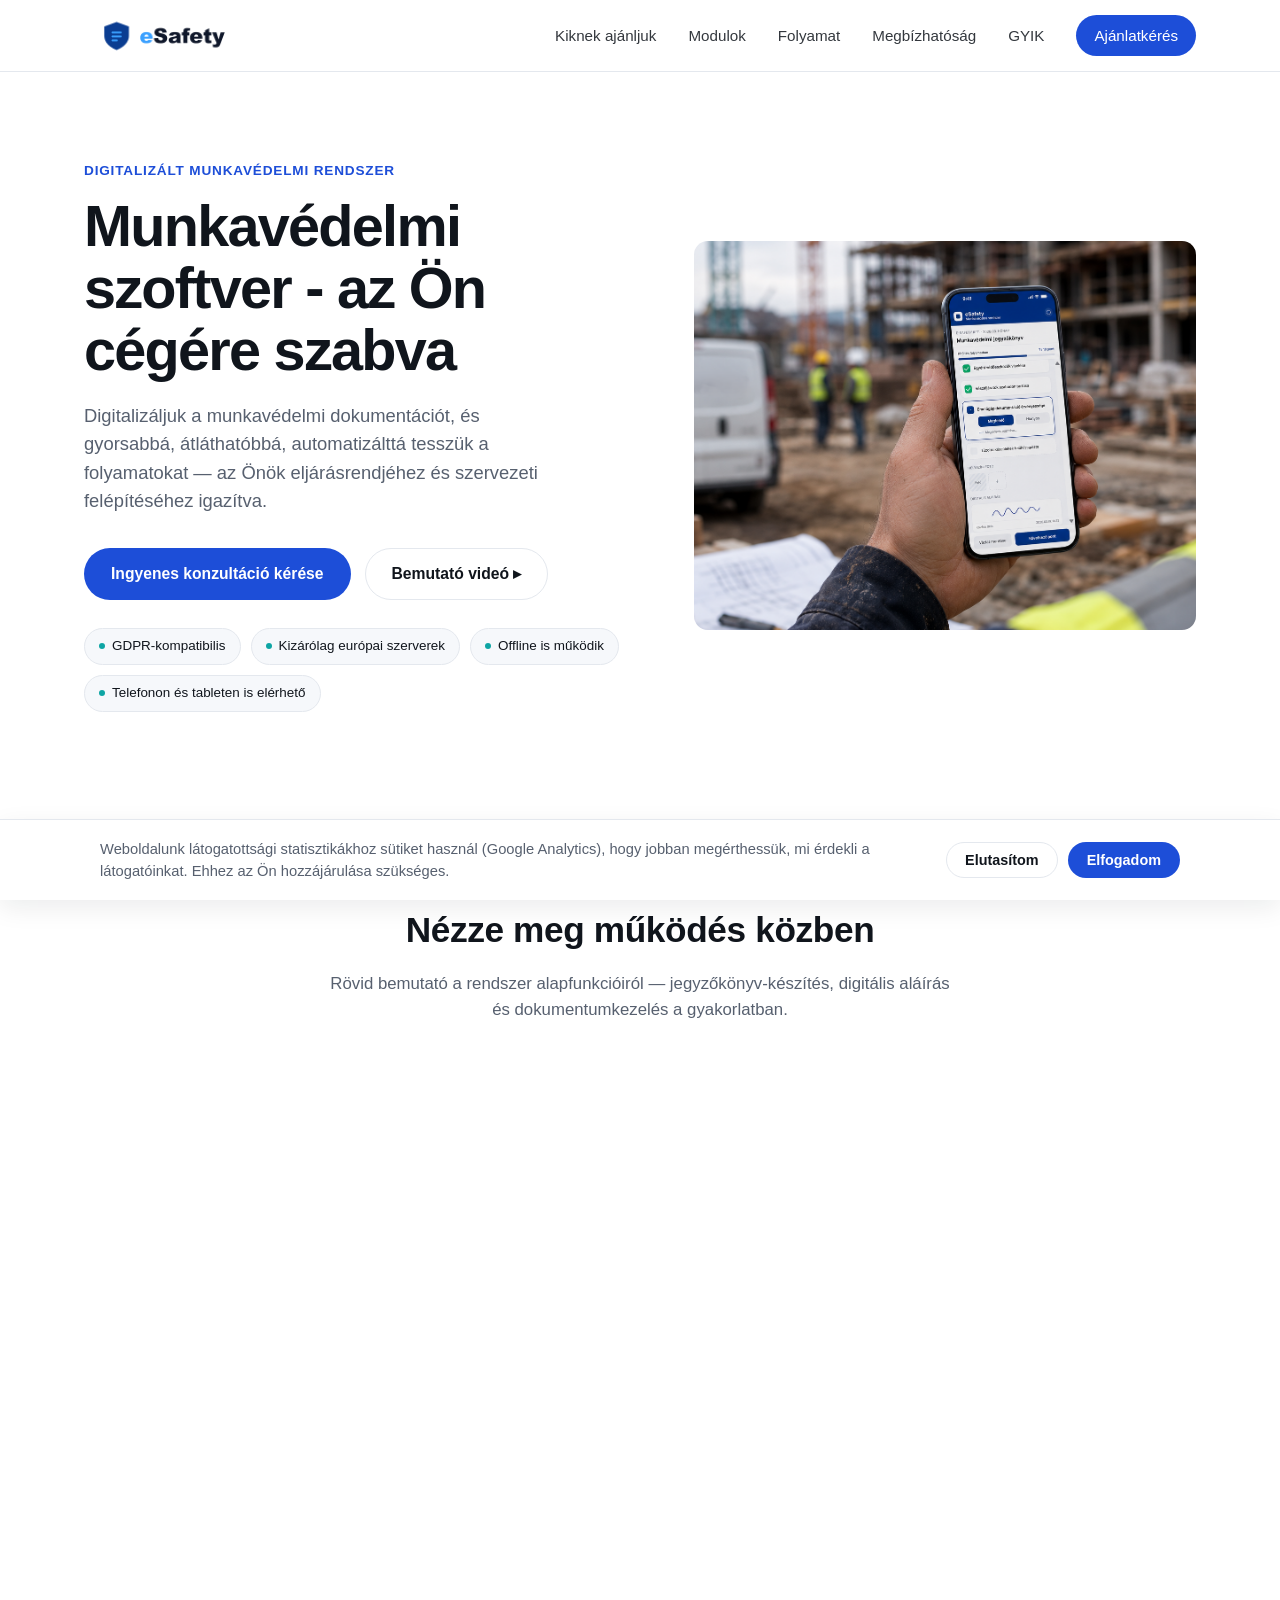
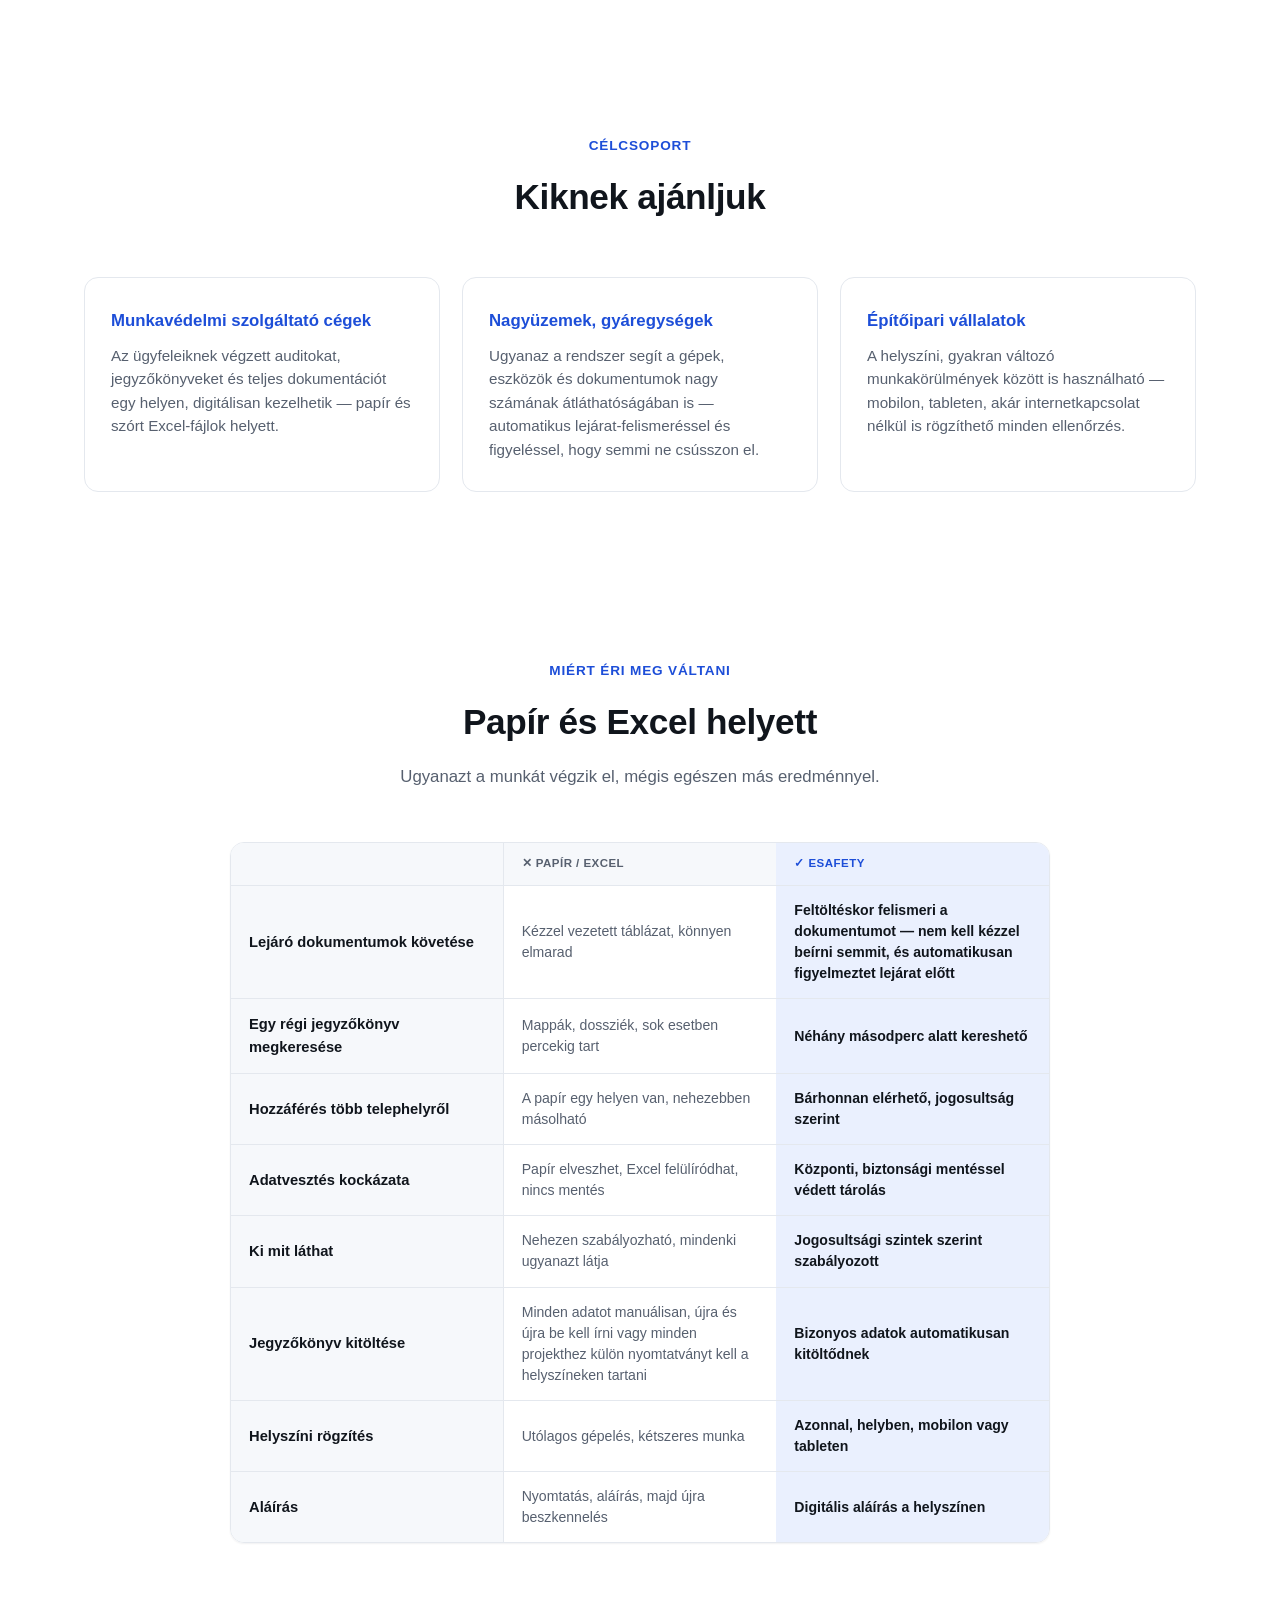
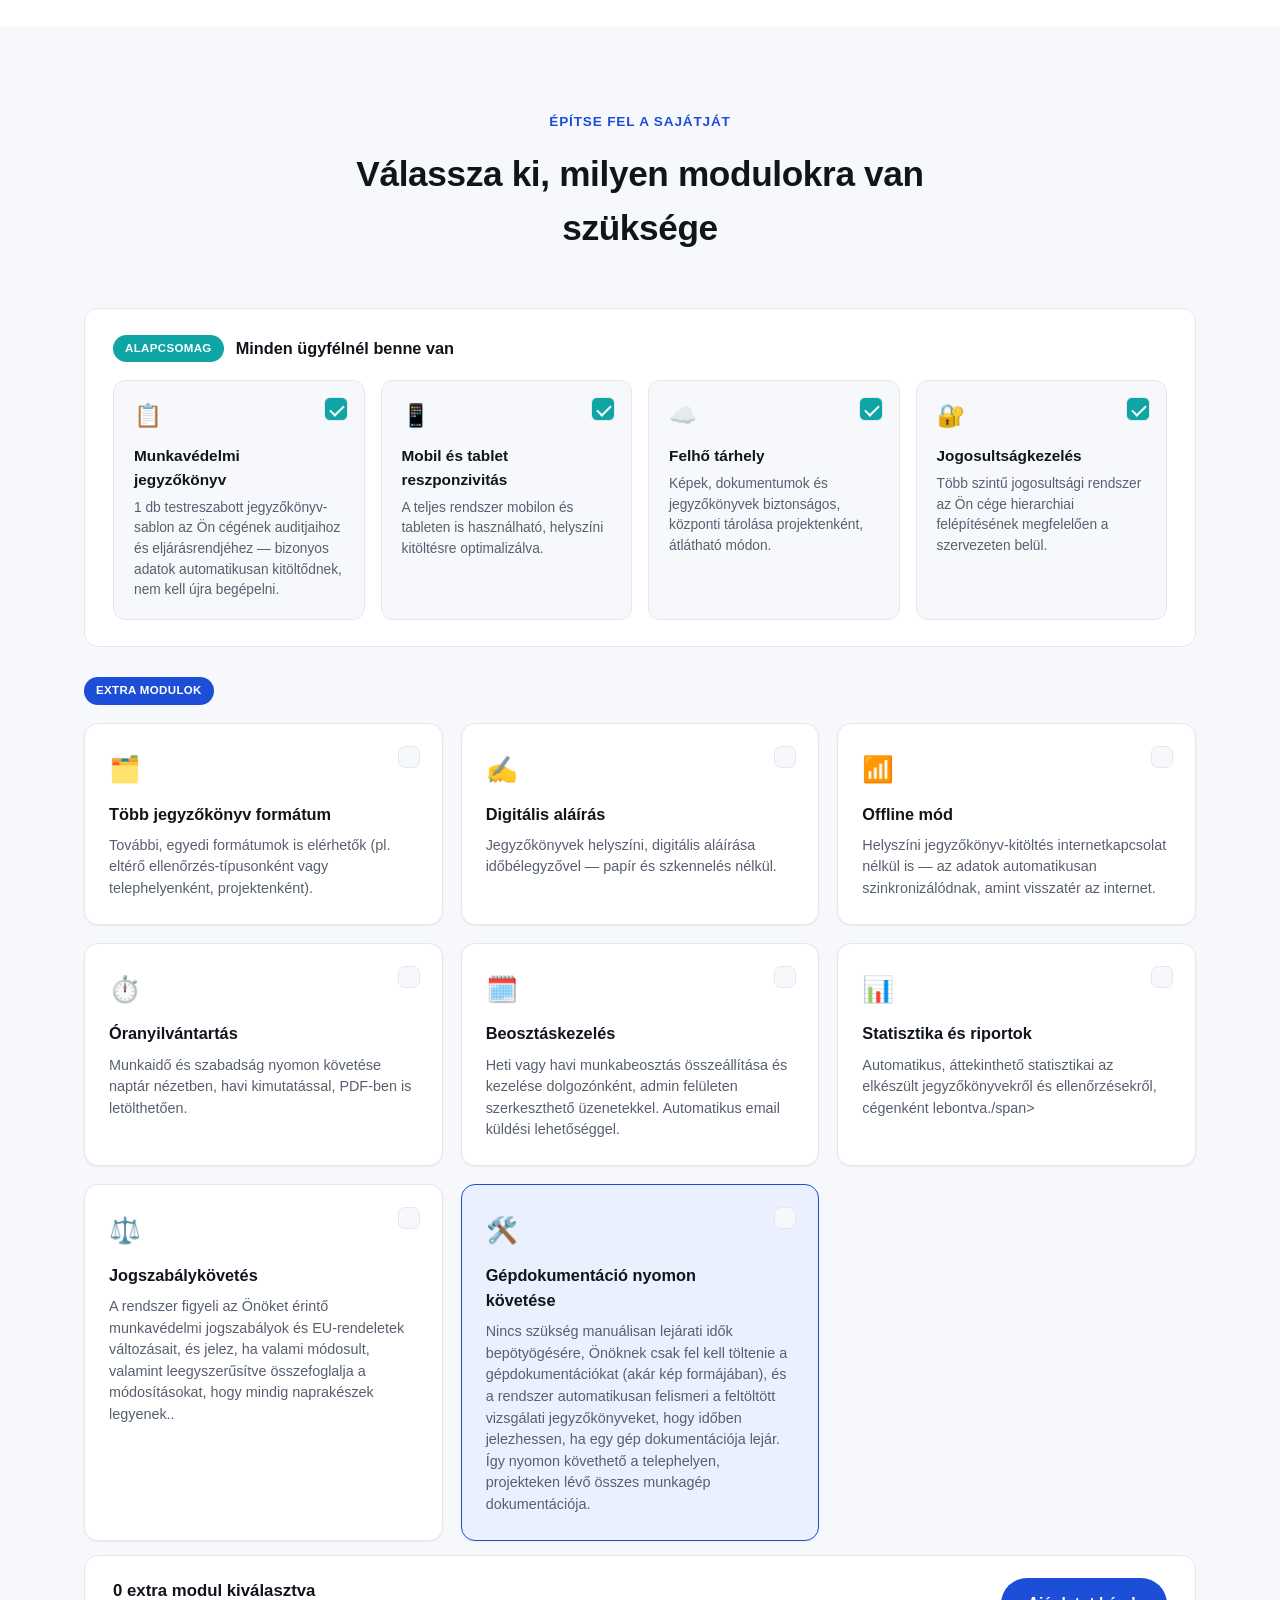
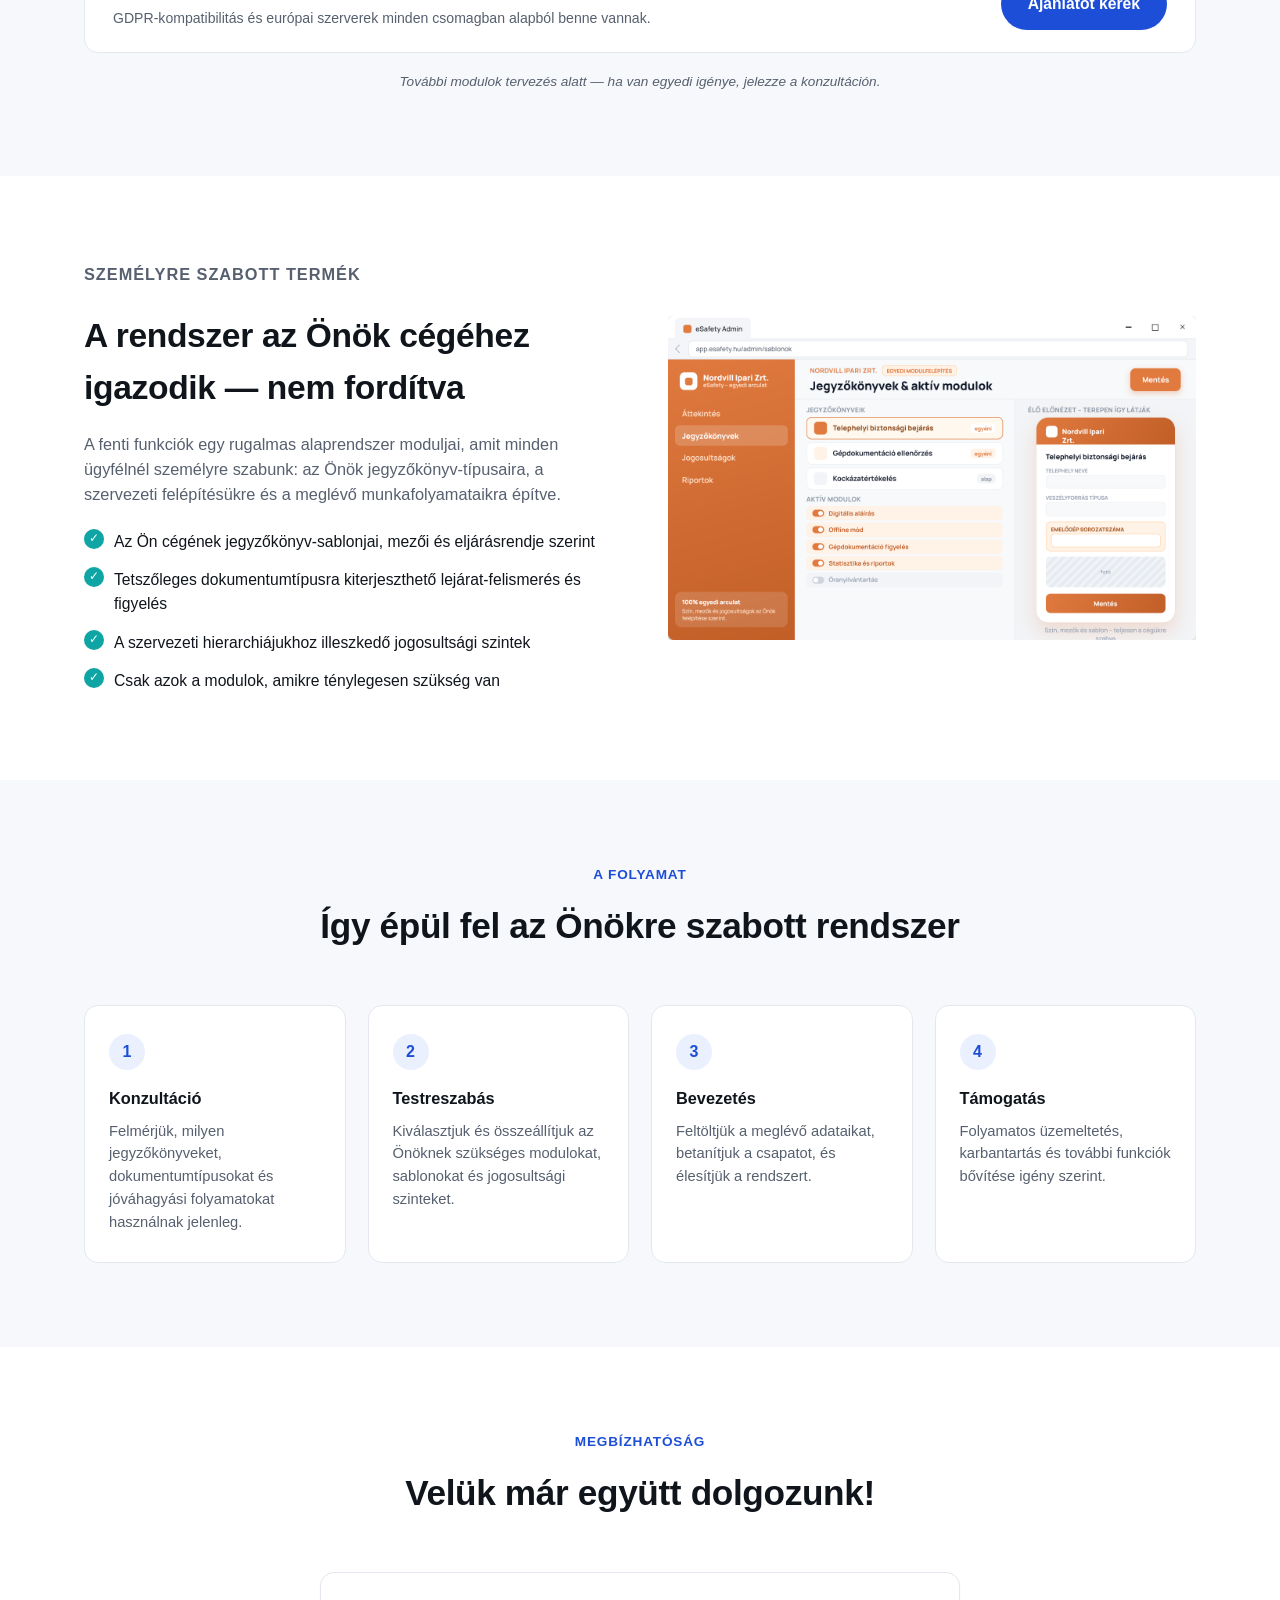
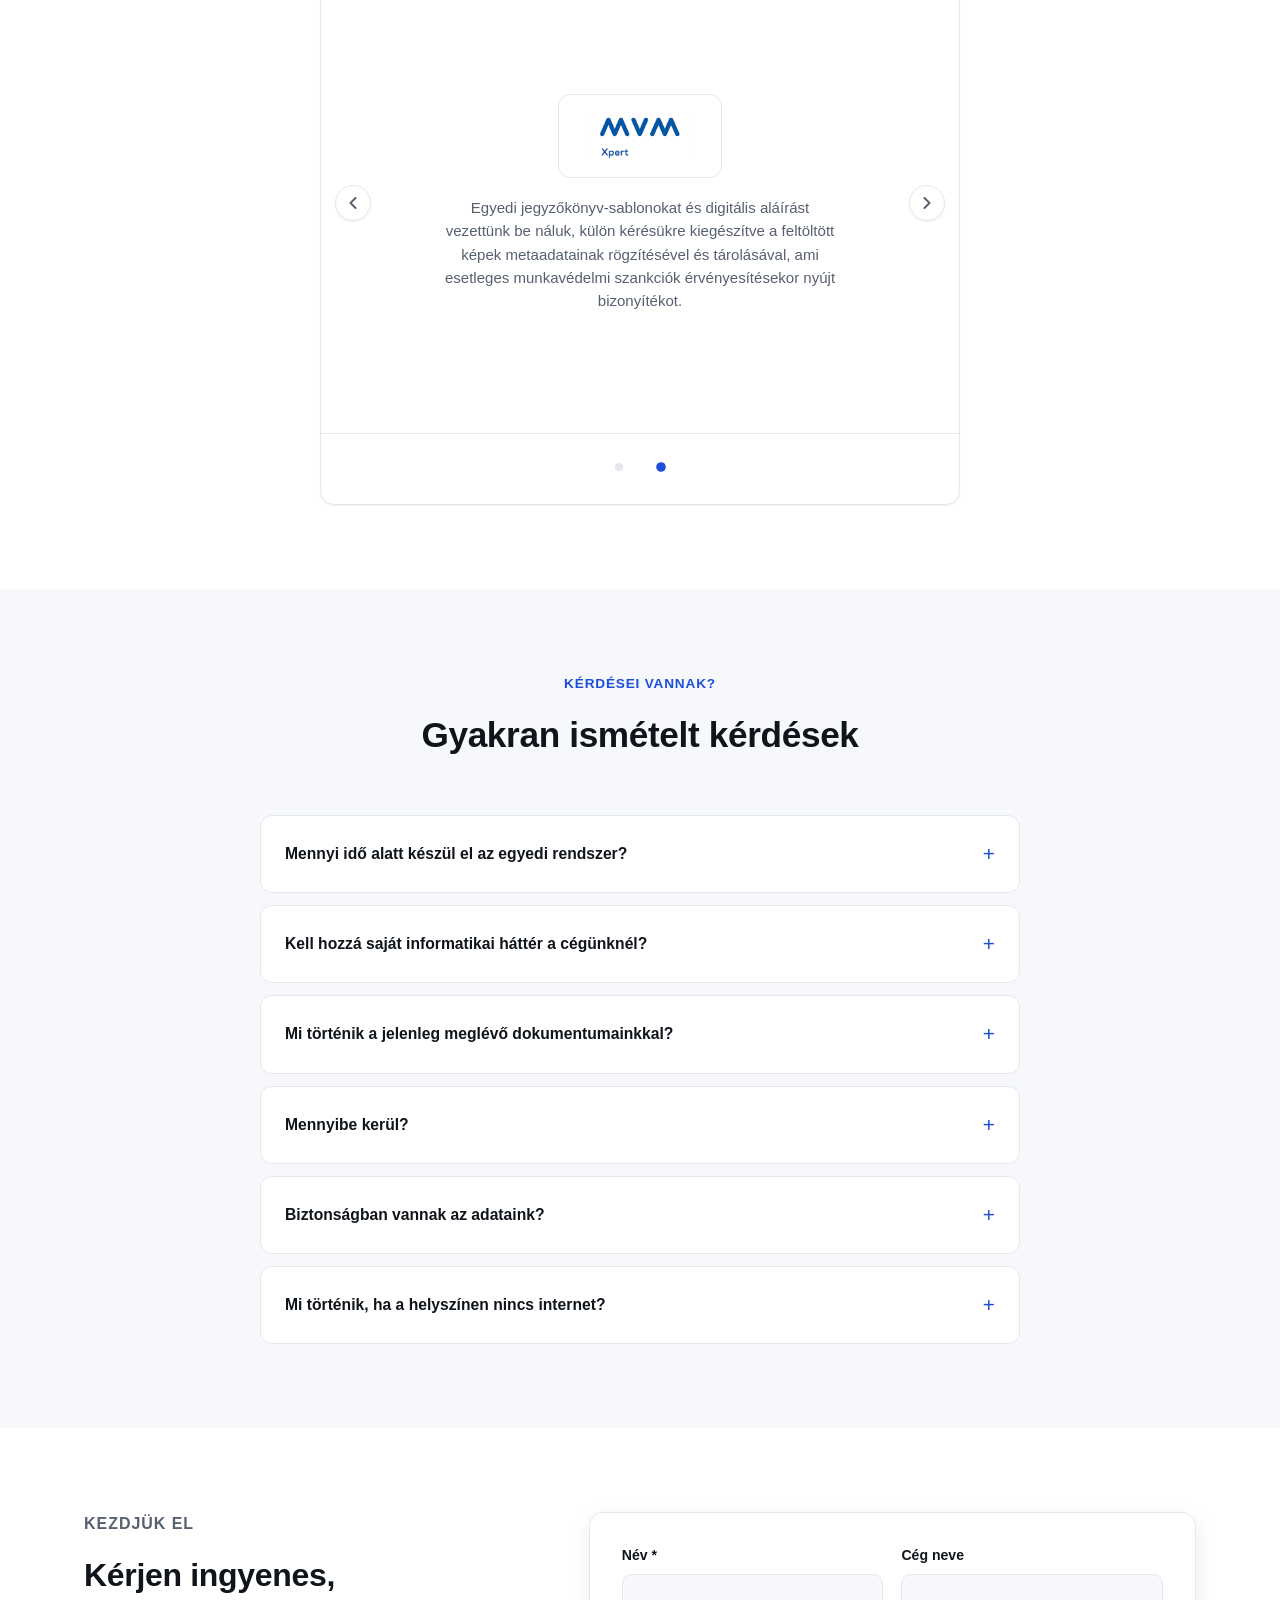
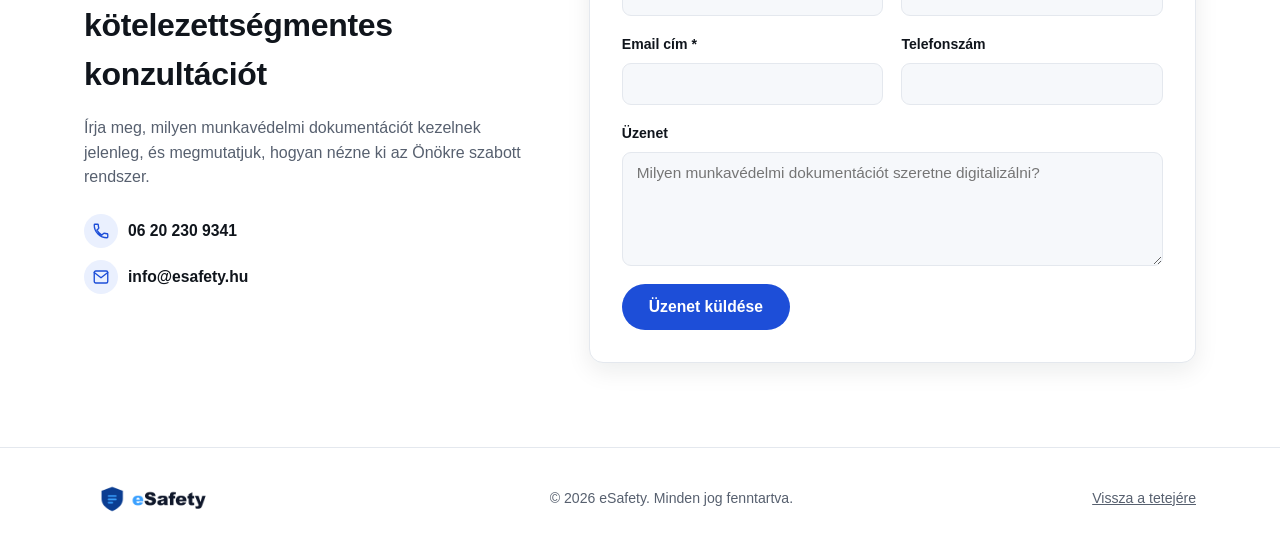
==== index.html @ fb2c8fc2 "Google Analytics 4 és GDPR-kompatibilis süti-hozzájárulás hozzáadása A mérés csak explicit felhaszná" ====
<!DOCTYPE html>
<html lang="hu">
<head>
<meta charset="UTF-8">
<meta name="viewport" content="width=device-width, initial-scale=1.0">
<title>eSafety | Egyedi munkavédelmi szoftver cégeknek</title>
<meta name="description" content="Személyre szabott munkavédelmi jegyzőkönyv- és dokumentumkezelő szoftver munkavédelmi cégeknek, nagyüzemeknek és építőipari vállalatoknak. Digitális aláírás, felhő tárhely, jogszabálykövetés, GDPR-kompatibilis, európai szerverek.">
<link rel="preconnect" href="https://fonts.googleapis.com">
<link rel="icon" type="image/png" sizes="32x32" href="assets/favicon-32.png">
<link rel="icon" type="image/png" sizes="192x192" href="assets/favicon-192.png">
<link rel="apple-touch-icon" sizes="192x192" href="assets/favicon-192.png">
<link rel="stylesheet" href="style.css?v=32">
<!-- Google Analytics 4 — a tényleges mérés csak süti-hozzájárulás után indul el, lásd script.js -->
<script async src="https://www.googletagmanager.com/gtag/js?id=G-BDTPJ7N1BB"></script>
</head>
<body>

<header class="site-header" id="header">
  <div class="container header-inner">
    <a href="#top" class="logo">
      <img src="assets/eSafety-logo-transparent.png" alt="eSafety" class="logo-img logo-img-light">
      <img src="assets/eSafety-logo-dark-bg.png" alt="eSafety" class="logo-img logo-img-dark">
    </a>

    <button class="nav-toggle" id="navToggle" aria-label="Menü megnyitása" aria-expanded="false">
      <span></span><span></span><span></span>
    </button>

    <nav class="main-nav" id="mainNav">
      <a href="#kiknek">Kiknek ajánljuk</a>
      <a href="#funkciok">Modulok</a>
      <a href="#folyamat">Folyamat</a>
      <a href="#miert">Megbízhatóság</a>
      <a href="#gyik">GYIK</a>
      <a href="#kapcsolat" class="nav-cta">Ajánlatkérés</a>
    </nav>
  </div>
</header>

<main id="top">

  <!-- HERO -->
  <section class="hero">
    <div class="container hero-inner">
      <div class="hero-text">
        <p class="eyebrow">Digitalizált munkavédelmi rendszer</p>
        <h1>Munkavédelmi szoftver - az Ön cégére szabva</h1>
        <p class="hero-lead">
         Digitalizáljuk a munkavédelmi dokumentációt, és gyorsabbá, átláthatóbbá, automatizálttá tesszük a folyamatokat — az Önök eljárásrendjéhez és szervezeti felépítéséhez igazítva.
        </p>
        <div class="hero-actions">
          <a href="#kapcsolat" class="btn btn-primary">Ingyenes konzultáció kérése</a>
          <a href="#bemutato" class="btn btn-ghost">Bemutató videó ▸</a>
        </div>
        <ul class="hero-trust">
          <li>GDPR-kompatibilis</li>
          <li>Kizárólag európai szerverek</li>
          <li>Offline is működik</li>
          <li>Telefonon és tableten is elérhető</li>
        </ul>
      </div>
      <div class="hero-media">
        <img src="assets/hero new.png" alt="eSafety munkavédelmi alkalmazás" class="hero-image">
      </div>
    </div>
  </section>

  <!-- BEMUTATÓ VIDEÓ -->
  <section class="section video-section" id="bemutato">
    <div class="container">
      <div class="section-head">
        <p class="eyebrow">Élesben</p>
        <h2>Nézze meg működés közben</h2>
        <p class="section-lead">Rövid bemutató a rendszer alapfunkcióiról — jegyzőkönyv-készítés, digitális aláírás és dokumentumkezelés a gyakorlatban.</p>
      </div>
      <div class="video-wrapper">
        <iframe class="video-embed" src="https://www.youtube.com/embed/10J3DUMsGW4" title="eSafety bemutató videó" frameborder="0" allow="accelerometer; autoplay; clipboard-write; encrypted-media; gyroscope; picture-in-picture; web-share" allowfullscreen></iframe>
      </div>
    </div>
  </section>

  <!-- KIKNEK AJÁNLJUK -->
  <section class="section" id="kiknek">
    <div class="container">
      <div class="section-head">
        <p class="eyebrow">Célcsoport</p>
        <h2>Kiknek ajánljuk</h2>
      </div>
      <div class="audience-grid">
        <div class="audience-card">
          <h3>Munkavédelmi szolgáltató cégek</h3>
          <p>Az ügyfeleiknek végzett auditokat, jegyzőkönyveket és teljes dokumentációt egy helyen, digitálisan kezelhetik — papír és szórt Excel-fájlok helyett.</p>
        </div>
        <div class="audience-card">
          <h3>Nagyüzemek, gyáregységek</h3>
          <p>Ugyanaz a rendszer segít a gépek, eszközök és dokumentumok nagy számának átláthatóságában is — automatikus lejárat-felismeréssel és figyeléssel, hogy semmi ne csússzon el.</p>
        </div>
        <div class="audience-card">
          <h3>Építőipari vállalatok</h3>
          <p>A helyszíni, gyakran változó munkakörülmények között is használható — mobilon, tableten, akár internetkapcsolat nélkül is rögzíthető minden ellenőrzés.</p>
        </div>
      </div>
    </div>
  </section>

  <!-- PAPÍR/EXCEL VS ESAFETY -->
  <section class="section" id="osszehasonlitas">
    <div class="container">
      <div class="section-head">
        <p class="eyebrow">Miért éri meg váltani</p>
        <h2>Papír és Excel helyett</h2>
        <p class="section-lead">Ugyanazt a munkát végzik el, mégis egészen más eredménnyel.</p>
      </div>

      <div class="compare-list">
        <div class="compare-row compare-row-head">
          <div class="compare-row-title"></div>
          <div class="compare-col">✕ Papír / Excel</div>
          <div class="compare-col compare-col-pro">✓ eSafety</div>
        </div>
        <div class="compare-row">
          <div class="compare-row-title">Lejáró dokumentumok követése</div>
          <div class="compare-col compare-col-con">
            <span class="compare-col-label">✕ Papír / Excel</span>
            <span class="compare-col-text">Kézzel vezetett táblázat, könnyen elmarad</span>
          </div>
          <div class="compare-col compare-col-pro">
            <span class="compare-col-label">✓ eSafety</span>
            <span class="compare-col-text">Feltöltéskor felismeri a dokumentumot — nem kell kézzel beírni semmit, és automatikusan figyelmeztet lejárat előtt</span>
          </div>
        </div>

        <div class="compare-row">
          <div class="compare-row-title">Egy régi jegyzőkönyv megkeresése</div>
          <div class="compare-col compare-col-con">
            <span class="compare-col-label">✕ Papír / Excel</span>
            <span class="compare-col-text">Mappák, dossziék, sok esetben percekig tart</span>
          </div>
          <div class="compare-col compare-col-pro">
            <span class="compare-col-label">✓ eSafety</span>
            <span class="compare-col-text">Néhány másodperc alatt kereshető</span>
          </div>
        </div>

        <div class="compare-row">
          <div class="compare-row-title">Hozzáférés több telephelyről</div>
          <div class="compare-col compare-col-con">
            <span class="compare-col-label">✕ Papír / Excel</span>
            <span class="compare-col-text">A papír egy helyen van, nehezebben másolható</span>
          </div>
          <div class="compare-col compare-col-pro">
            <span class="compare-col-label">✓ eSafety</span>
            <span class="compare-col-text">Bárhonnan elérhető, jogosultság szerint</span>
          </div>
        </div>

        <div class="compare-row">
          <div class="compare-row-title">Adatvesztés kockázata</div>
          <div class="compare-col compare-col-con">
            <span class="compare-col-label">✕ Papír / Excel</span>
            <span class="compare-col-text">Papír elveszhet, Excel felülíródhat, nincs mentés</span>
          </div>
          <div class="compare-col compare-col-pro">
            <span class="compare-col-label">✓ eSafety</span>
            <span class="compare-col-text">Központi, biztonsági mentéssel védett tárolás</span>
          </div>
        </div>

        <div class="compare-row">
          <div class="compare-row-title">Ki mit láthat</div>
          <div class="compare-col compare-col-con">
            <span class="compare-col-label">✕ Papír / Excel</span>
            <span class="compare-col-text">Nehezen szabályozható, mindenki ugyanazt látja</span>
          </div>
          <div class="compare-col compare-col-pro">
            <span class="compare-col-label">✓ eSafety</span>
            <span class="compare-col-text">Jogosultsági szintek szerint szabályozott</span>
          </div>
        </div>

        <div class="compare-row">
          <div class="compare-row-title">Jegyzőkönyv kitöltése</div>
          <div class="compare-col compare-col-con">
            <span class="compare-col-label">✕ Papír / Excel</span>
            <span class="compare-col-text">Minden adatot manuálisan, újra és újra be kell írni vagy minden projekthez külön nyomtatványt kell a helyszíneken tartani</span>
          </div>
          <div class="compare-col compare-col-pro">
            <span class="compare-col-label">✓ eSafety</span>
            <span class="compare-col-text">Bizonyos adatok automatikusan kitöltődnek</span>
          </div>
        </div>

        <div class="compare-row">
          <div class="compare-row-title">Helyszíni rögzítés</div>
          <div class="compare-col compare-col-con">
            <span class="compare-col-label">✕ Papír / Excel</span>
            <span class="compare-col-text">Utólagos gépelés, kétszeres munka</span>
          </div>
          <div class="compare-col compare-col-pro">
            <span class="compare-col-label">✓ eSafety</span>
            <span class="compare-col-text">Azonnal, helyben, mobilon vagy tableten</span>
          </div>
        </div>

        <div class="compare-row">
          <div class="compare-row-title">Aláírás</div>
          <div class="compare-col compare-col-con">
            <span class="compare-col-label">✕ Papír / Excel</span>
            <span class="compare-col-text">Nyomtatás, aláírás, majd újra beszkennelés</span>
          </div>
          <div class="compare-col compare-col-pro">
            <span class="compare-col-label">✓ eSafety</span>
            <span class="compare-col-text">Digitális aláírás a helyszínen</span>
          </div>
        </div>
      </div>
    </div>
  </section>

  <!-- FUNKCIÓK / MODULVÁLASZTÓ -->
  <section class="section section-alt" id="funkciok">
    <div class="container">
      <div class="section-head">
        <p class="eyebrow">Építse fel a sajátját</p>
        <h2>Válassza ki, milyen modulokra van szüksége</h2>
      </div>

      <div class="base-package">
        <div class="base-package-head">
          <span class="base-package-badge">Alapcsomag</span>
          <span class="base-package-title">Minden ügyfélnél benne van</span>
        </div>
        <div class="base-package-grid">
          <label class="base-module">
            <input type="checkbox" checked disabled>
            <span class="module-check" aria-hidden="true"></span>
            <span class="module-icon" aria-hidden="true">📋</span>
            <span class="module-title">Munkavédelmi jegyzőkönyv</span>
            <span class="module-desc">1 db testreszabott jegyzőkönyv-sablon az Ön cégének auditjaihoz és eljárásrendjéhez — bizonyos adatok automatikusan kitöltődnek, nem kell újra begépelni.</span>
          </label>
          <label class="base-module">
            <input type="checkbox" checked disabled>
            <span class="module-check" aria-hidden="true"></span>
            <span class="module-icon" aria-hidden="true">📱</span>
            <span class="module-title">Mobil és tablet reszponzivitás</span>
            <span class="module-desc">A teljes rendszer mobilon és tableten is használható, helyszíni kitöltésre optimalizálva.</span>
          </label>
          <label class="base-module">
            <input type="checkbox" checked disabled>
            <span class="module-check" aria-hidden="true"></span>
            <span class="module-icon" aria-hidden="true">☁️</span>
            <span class="module-title">Felhő tárhely</span>
            <span class="module-desc">Képek, dokumentumok és jegyzőkönyvek biztonságos, központi tárolása projektenként, átlátható módon.</span>
          </label>
          <label class="base-module">
            <input type="checkbox" checked disabled>
            <span class="module-check" aria-hidden="true"></span>
            <span class="module-icon" aria-hidden="true">🔐</span>
            <span class="module-title">Jogosultságkezelés</span>
            <span class="module-desc">Több szintű jogosultsági rendszer az Ön cége hierarchiai felépítésének megfelelően a szervezeten belül.</span>
          </label>
        </div>
      </div>

      <form class="module-picker" id="modulePicker">
        <span class="base-package-badge extra-modules-badge">Extra modulok</span>
        <div class="module-grid">

          <label class="module-card">
            <input type="checkbox" name="modules" value="Több jegyzőkönyv formátum">
            <span class="module-check" aria-hidden="true"></span>
            <span class="module-icon" aria-hidden="true">🗂️</span>
            <span class="module-title">Több jegyzőkönyv formátum</span>
            <span class="module-desc"> További, egyedi formátumok is elérhetők (pl. eltérő ellenőrzés-típusonként vagy telephelyenként, projektenként).</span>
          </label>

          <label class="module-card">
            <input type="checkbox" name="modules" value="Digitális aláírás">
            <span class="module-check" aria-hidden="true"></span>
            <span class="module-icon" aria-hidden="true">✍️</span>
            <span class="module-title">Digitális aláírás</span>
            <span class="module-desc">Jegyzőkönyvek helyszíni, digitális aláírása időbélegyzővel — papír és szkennelés nélkül. </span>
          </label>

          <label class="module-card">
            <input type="checkbox" name="modules" value="Offline mód">
            <span class="module-check" aria-hidden="true"></span>
            <span class="module-icon" aria-hidden="true">📶</span>
            <span class="module-title">Offline mód</span>
            <span class="module-desc">Helyszíni jegyzőkönyv-kitöltés internetkapcsolat nélkül is — az adatok automatikusan szinkronizálódnak, amint visszatér az internet.</span>
          </label>

          <label class="module-card">
            <input type="checkbox" name="modules" value="Óranyilvántartás">
            <span class="module-check" aria-hidden="true"></span>
            <span class="module-icon" aria-hidden="true">⏱️</span>
            <span class="module-title">Óranyilvántartás</span>
            <span class="module-desc">Munkaidő és szabadság nyomon követése naptár nézetben, havi kimutatással, PDF-ben is letölthetően.</span>
          </label>

          <label class="module-card">
            <input type="checkbox" name="modules" value="Beosztáskezelés">
            <span class="module-check" aria-hidden="true"></span>
            <span class="module-icon" aria-hidden="true">🗓️</span>
            <span class="module-title">Beosztáskezelés</span>
            <span class="module-desc">Heti vagy havi munkabeosztás összeállítása és kezelése dolgozónként, admin felületen szerkeszthető üzenetekkel. Automatikus email küldési lehetőséggel.</span>
          </label>

          <label class="module-card">
            <input type="checkbox" name="modules" value="Statisztika és riportok">
            <span class="module-check" aria-hidden="true"></span>
            <span class="module-icon" aria-hidden="true">📊</span>
            <span class="module-title">Statisztika és riportok</span>
            <span class="module-desc">Automatikus, áttekinthető statisztikai az elkészült jegyzőkönyvekről és ellenőrzésekről, cégenként lebontva./span>
          </label>

          <label class="module-card">
            <input type="checkbox" name="modules" value="Jogszabálykövetés">
            <span class="module-check" aria-hidden="true"></span>
            <span class="module-icon" aria-hidden="true">⚖️</span>
            <span class="module-title">Jogszabálykövetés</span>
            <span class="module-desc">A rendszer figyeli az Önöket érintő munkavédelmi jogszabályok és EU-rendeletek változásait, és jelez, ha valami módosult, valamint leegyszerűsítve összefoglalja a módosításokat, hogy mindig naprakészek legyenek..</span>
          </label>

          <label class="module-card module-card-highlight">
            <input type="checkbox" name="modules" value="Gépdokumentáció nyomon követése">
            <span class="module-check" aria-hidden="true"></span>
            <span class="module-icon" aria-hidden="true">🛠️</span>
            <span class="module-title">Gépdokumentáció nyomon követése</span>
            <span class="module-desc">Nincs szükség manuálisan lejárati idők bepötyögésére, Önöknek csak fel kell töltenie a gépdokumentációkat (akár kép formájában), és a rendszer automatikusan felismeri a feltöltött vizsgálati jegyzőkönyveket, hogy időben jelezhessen, ha egy gép dokumentációja lejár. Így nyomon követhető a telephelyen, projekteken lévő összes munkagép dokumentációja. </span>
          </label>

        </div>

        <div class="module-summary">
          <div class="module-summary-text">
            <strong id="moduleCount">0 extra modul kiválasztva</strong>
            <p>GDPR-kompatibilitás és európai szerverek minden csomagban alapból benne vannak.</p>
          </div>
          <a href="#kapcsolat" class="btn btn-primary" id="moduleCta">Ajánlatot kérek</a>
        </div>

        <p class="modules-more-note">További modulok tervezés alatt — ha van egyedi igénye, jelezze a konzultáción.</p>
      </form>
    </div>
  </section>

  <!-- TESTRESZABÁS -->
  <section class="section" id="testreszabas">
    <div class="container testreszabas-inner">
      <div class="testreszabas-text">
        <p class="eyebrow">Személyre szabott termék</p>
        <h2>A rendszer az Önök cégéhez igazodik — nem fordítva</h2>
        <p>
          A fenti funkciók egy rugalmas alaprendszer moduljai, amit minden
          ügyfélnél személyre szabunk: az Önök jegyzőkönyv-típusaira, a
          szervezeti felépítésükre és a meglévő munkafolyamataikra építve.
        </p>
        <ul class="checklist">
          <li>Az Ön cégének jegyzőkönyv-sablonjai, mezői és eljárásrendje szerint</li>
          <li>Tetszőleges dokumentumtípusra kiterjeszthető lejárat-felismerés és figyelés</li>
          <li>A szervezeti hierarchiájukhoz illeszkedő jogosultsági szintek</li>
          <li>Csak azok a modulok, amikre ténylegesen szükség van</li>
        </ul>
      </div>
      <div class="testreszabas-media">
        <img src="assets/eSafety_admin_mockup.png" alt="eSafety admin felület testreszabási lehetőségei" class="testreszabas-image">
      </div>
    </div>
  </section>

  <!-- HOGYAN MŰKÖDIK -->
  <section class="section section-alt" id="folyamat">
    <div class="container">
      <div class="section-head">
        <p class="eyebrow">A folyamat</p>
        <h2>Így épül fel az Önökre szabott rendszer</h2>
      </div>
      <div class="process-grid">
        <div class="process-card">
          <div class="process-number">1</div>
          <h3>Konzultáció</h3>
          <p>Felmérjük, milyen jegyzőkönyveket, dokumentumtípusokat és jóváhagyási folyamatokat használnak jelenleg.</p>
        </div>
        <div class="process-card">
          <div class="process-number">2</div>
          <h3>Testreszabás</h3>
          <p>Kiválasztjuk és összeállítjuk az Önöknek szükséges modulokat, sablonokat és jogosultsági szinteket.</p>
        </div>
        <div class="process-card">
          <div class="process-number">3</div>
          <h3>Bevezetés</h3>
          <p>Feltöltjük a meglévő adataikat, betanítjuk a csapatot, és élesítjük a rendszert.</p>
        </div>
        <div class="process-card">
          <div class="process-number">4</div>
          <h3>Támogatás</h3>
          <p>Folyamatos üzemeltetés, karbantartás és további funkciók bővítése igény szerint.</p>
        </div>
      </div>
    </div>
  </section>

  <!-- MIÉRT BÍZHAT BENNÜNK -->
  <section class="section" id="miert">
    <div class="container">
      <div class="section-head">
        <p class="eyebrow">Megbízhatóság</p>
        <h2>Velük már együtt dolgozunk!</h2>
      </div>

      <div class="client-showcase" id="clientShowcase">
        <div class="client-slide-viewport">
          <div class="client-slide is-active">
            <img src="assets/ugyfel-iws.jpg" alt="IWS Solutions" class="client-card-logo">
            <p class="client-card-desc">A teljes munkavédelmi koordinációs dokumentációjukat digitalizáltuk: projektspecifikusan változó jegyzőkönyveket és hozzájuk kapcsolódó automatizációkat készítettünk. A teljes modulrendszerrel az Óranyilvántartást, beosztáskezelést, gépdokumentáció-figyelést, offline módot stb. egyaránt bevezettünk náluk.</p>
          </div>
          <div class="client-slide">
            <img src="assets/ugyfel-mvm.png" alt="MVM Xpert" class="client-card-logo">
            <p class="client-card-desc">Egyedi jegyzőkönyv-sablonokat és digitális aláírást vezettünk be náluk, külön kérésükre kiegészítve a feltöltött képek metaadatainak rögzítésével és tárolásával, ami esetleges munkavédelmi szankciók érvényesítésekor nyújt bizonyítékot.</p>
          </div>
          <button type="button" class="client-nav client-nav-prev" aria-label="Előző ügyfél">
            <svg width="20" height="20" viewBox="0 0 24 24" fill="none" xmlns="http://www.w3.org/2000/svg"><path d="M15 6L9 12L15 18" stroke="currentColor" stroke-width="2.4" stroke-linecap="round" stroke-linejoin="round"/></svg>
          </button>
          <button type="button" class="client-nav client-nav-next" aria-label="Következő ügyfél">
            <svg width="20" height="20" viewBox="0 0 24 24" fill="none" xmlns="http://www.w3.org/2000/svg"><path d="M9 6L15 12L9 18" stroke="currentColor" stroke-width="2.4" stroke-linecap="round" stroke-linejoin="round"/></svg>
          </button>
        </div>
        <div class="client-showcase-dots">
          <button type="button" class="client-dot is-active" aria-label="IWS Solutions megjelenítése"></button>
          <button type="button" class="client-dot" aria-label="MVM Xpert megjelenítése"></button>
        </div>
      </div>
    </div>
  </section>

  <!-- GYIK -->
  <section class="section section-alt" id="gyik">
    <div class="container">
      <div class="section-head">
        <p class="eyebrow">Kérdései vannak?</p>
        <h2>Gyakran ismételt kérdések</h2>
      </div>
      <div class="faq-list">
        <details class="faq-item">
          <summary>Mennyi idő alatt készül el az egyedi rendszer?</summary>
          <p>A pontos átfutási idő a testreszabás mélységétől függ. A konzultáción felmérjük az igényeket, és utána adunk konkrét ütemtervet.</p>
        </details>
        <details class="faq-item">
          <summary>Kell hozzá saját informatikai háttér a cégünknél?</summary>
          <p>Nem. A rendszert felhőben üzemeltetjük és karbantartjuk, a felhasználóknak csak egy böngésző kell hozzá.</p>
        </details>
        <details class="faq-item">
          <summary>Mi történik a jelenleg meglévő dokumentumainkkal?</summary>
          <p>A bevezetés részeként segítünk a meglévő jegyzőkönyvek, képek és dokumentumok átemelésében az új rendszerbe.</p>
        </details>
        <details class="faq-item">
          <summary>Mennyibe kerül?</summary>
          <p>Mivel minden rendszer egyedi összeállítású, az ár a kiválasztott moduloktól és a felhasználók számától függ. A konzultáció után adunk pontos árajánlatot.</p>
        </details>
        <details class="faq-item">
          <summary>Biztonságban vannak az adataink?</summary>
          <p>Igen — az adatok kizárólag európai szervereken tárolódnak, a rendszer megfelel a GDPR előírásainak, és jogosultsági szintenként szabályozható a hozzáférés.</p>
        </details>
        <details class="faq-item">
          <summary>Mi történik, ha a helyszínen nincs internet?</summary>
          <p>Az Offline mód modullal a jegyzőkönyvek internetkapcsolat nélkül is kitölthetők — az adatok a helyi eszközön mentődnek, majd automatikusan feltöltődnek és szinkronizálódnak, amint visszatér a kapcsolat.</p>
        </details>
      </div>
    </div>
  </section>

  <!-- KAPCSOLAT / FORM -->
  <section class="section" id="kapcsolat">
    <div class="container contact-inner">
      <div class="contact-text">
        <p class="eyebrow">Kezdjük el</p>
        <h2>Kérjen ingyenes, kötelezettségmentes konzultációt</h2>
        <p>
          Írja meg, milyen munkavédelmi dokumentációt kezelnek jelenleg, és
          megmutatjuk, hogyan nézne ki az Önökre szabott rendszer.
        </p>
        <div class="contact-details">
          <a href="tel:+36202309341" class="contact-detail">
            <span class="contact-detail-icon" aria-hidden="true">
              <svg width="18" height="18" viewBox="0 0 24 24" fill="none" xmlns="http://www.w3.org/2000/svg"><path d="M6.6 10.8C8 13.6 10.4 16 13.2 17.4L15.4 15.2C15.7 14.9 16.1 14.8 16.4 15C17.5 15.4 18.7 15.6 20 15.6C20.6 15.6 21 16 21 16.6V20C21 20.6 20.6 21 20 21C10.6 21 3 13.4 3 4C3 3.4 3.4 3 4 3H7.4C8 3 8.4 3.4 8.4 4C8.4 5.3 8.6 6.5 9 7.6C9.1 7.9 9 8.3 8.8 8.6L6.6 10.8Z" stroke="currentColor" stroke-width="1.8" stroke-linecap="round" stroke-linejoin="round"/></svg>
            </span>
            06 20 230 9341
          </a>
          <a href="https://mail.google.com/mail/?view=cm&fs=1&to=info@esafety.hu" target="_blank" rel="noopener" class="contact-detail">
            <span class="contact-detail-icon" aria-hidden="true">
              <svg width="18" height="18" viewBox="0 0 24 24" fill="none" xmlns="http://www.w3.org/2000/svg"><path d="M3 6C3 4.9 3.9 4 5 4H19C20.1 4 21 4.9 21 6V18C21 19.1 20.1 20 19 20H5C3.9 20 3 19.1 3 18V6Z" stroke="currentColor" stroke-width="1.8" stroke-linecap="round" stroke-linejoin="round"/><path d="M3 6L12 13L21 6" stroke="currentColor" stroke-width="1.8" stroke-linecap="round" stroke-linejoin="round"/></svg>
            </span>
            info@esafety.hu
          </a>
        </div>
      </div>

      <form class="contact-form" id="contactForm" action="https://formspree.io/f/mzdndlky" method="POST">
        <input type="hidden" name="_subject" value="🔔 Új ajánlatkérés — eSafety weboldal">
        <div class="selected-modules" id="selectedModules" hidden>
          <span class="selected-modules-label">Kiválasztott modulok:</span>
          <div class="selected-modules-chips" id="selectedModulesChips"></div>
          <input type="hidden" name="kivalasztott_modulok" id="selectedModulesField">
        </div>
        <div class="form-row">
          <div class="form-field">
            <label for="name">Név *</label>
            <input type="text" id="name" name="name" required>
          </div>
          <div class="form-field">
            <label for="company">Cég neve</label>
            <input type="text" id="company" name="company">
          </div>
        </div>
        <div class="form-row">
          <div class="form-field">
            <label for="email">Email cím *</label>
            <input type="email" id="email" name="email" required>
          </div>
          <div class="form-field">
            <label for="phone">Telefonszám</label>
            <input type="tel" id="phone" name="phone">
          </div>
        </div>
        <div class="form-field">
          <label for="message">Üzenet</label>
          <textarea id="message" name="message" rows="5" placeholder="Milyen munkavédelmi dokumentációt szeretne digitalizálni?"></textarea>
        </div>
        <div class="form-footer">
          <button type="submit" class="btn btn-primary">Üzenet küldése</button>
          <p class="form-note" id="formNote"></p>
        </div>
      </form>
    </div>
  </section>

</main>

<footer class="site-footer">
  <div class="container footer-inner">
    <a href="#top" class="footer-logo">
      <img src="assets/eSafety-logo-transparent.png" alt="eSafety" class="logo-img logo-img-light">
      <img src="assets/eSafety-logo-dark-bg.png" alt="eSafety" class="logo-img logo-img-dark">
    </a>
    <span>&copy; <span id="year"></span> eSafety. Minden jog fenntartva.</span>
    <span class="footer-links">
      <a href="#top">Vissza a tetejére</a>
    </span>
  </div>
</footer>

<div class="cookie-banner" id="cookieBanner" hidden role="dialog" aria-live="polite" aria-label="Süti-hozzájárulás">
  <div class="cookie-banner-inner">
    <p class="cookie-banner-text">
      Weboldalunk látogatottsági statisztikákhoz sütiket használ (Google Analytics), hogy jobban megérthessük, mi érdekli a látogatóinkat. Ehhez az Ön hozzájárulása szükséges.
    </p>
    <div class="cookie-banner-actions">
      <button type="button" class="btn btn-ghost" id="cookieDecline">Elutasítom</button>
      <button type="button" class="btn btn-primary" id="cookieAccept">Elfogadom</button>
    </div>
  </div>
</div>

<script src="script.js?v=10"></script>
</body>
</html>
---- style.css ----
:root {
  --color-bg: #ffffff;
  --color-bg-alt: #f6f8fb;
  --color-text: #10151c;
  --color-text-muted: #57606f;
  --color-border: #e4e8ee;
  --color-primary: #1d4ed8;
  --color-primary-dark: #1739a8;
  --color-primary-tint: #eaf0fe;
  --color-accent: #0ea5a4;
  --shadow-sm: 0 1px 2px rgba(16, 21, 28, 0.06);
  --shadow-md: 0 8px 24px rgba(16, 21, 28, 0.08);
  --radius: 14px;
  --header-height: 72px;
  --max-width: 1160px;
  --font-sans: -apple-system, BlinkMacSystemFont, "Segoe UI", Roboto, "Helvetica Neue", Arial, sans-serif;
}

@media (prefers-color-scheme: dark) {
  :root {
    --color-bg: #0e1218;
    --color-bg-alt: #151b24;
    --color-text: #eef1f6;
    --color-text-muted: #9aa4b2;
    --color-border: #232b37;
    --color-primary: #4f7dfa;
    --color-primary-dark: #6d94fb;
    --color-primary-tint: #182544;
    --color-accent: #2dd4c8;
    --shadow-sm: 0 1px 2px rgba(0, 0, 0, 0.3);
    --shadow-md: 0 8px 28px rgba(0, 0, 0, 0.45);
  }
}

:root[data-theme="dark"] {
  --color-bg: #0e1218;
  --color-bg-alt: #151b24;
  --color-text: #eef1f6;
  --color-text-muted: #9aa4b2;
  --color-border: #232b37;
  --color-primary: #4f7dfa;
  --color-primary-dark: #6d94fb;
  --color-primary-tint: #182544;
  --color-accent: #2dd4c8;
  --shadow-sm: 0 1px 2px rgba(0, 0, 0, 0.3);
  --shadow-md: 0 8px 28px rgba(0, 0, 0, 0.45);
}

:root[data-theme="light"] {
  --color-bg: #ffffff;
  --color-bg-alt: #f6f8fb;
  --color-text: #10151c;
  --color-text-muted: #57606f;
  --color-border: #e4e8ee;
  --color-primary: #1d4ed8;
  --color-primary-dark: #1739a8;
  --color-primary-tint: #eaf0fe;
  --color-accent: #0ea5a4;
  --shadow-sm: 0 1px 2px rgba(16, 21, 28, 0.06);
  --shadow-md: 0 8px 24px rgba(16, 21, 28, 0.08);
}

* { box-sizing: border-box; }

html {
  scroll-behavior: smooth;
  scroll-padding-top: var(--header-height);
}

body {
  margin: 0;
  font-family: var(--font-sans);
  color: var(--color-text);
  background: var(--color-bg);
  line-height: 1.55;
  -webkit-font-smoothing: antialiased;
}

img, svg { max-width: 100%; display: block; }

.container {
  max-width: var(--max-width);
  margin: 0 auto;
  padding: 0 24px;
}

/* ---------- Header ---------- */
.site-header {
  position: sticky;
  top: 0;
  z-index: 100;
  height: var(--header-height);
  display: flex;
  align-items: center;
  background: color-mix(in srgb, var(--color-bg) 88%, transparent);
  backdrop-filter: blur(10px);
  border-bottom: 1px solid var(--color-border);
}

.header-inner {
  display: flex;
  align-items: center;
  justify-content: space-between;
  width: 100%;
}

.logo {
  display: flex;
  align-items: center;
  gap: 10px;
  text-decoration: none;
  color: var(--color-text);
  font-weight: 700;
  font-size: 1.15rem;
}

.logo-img {
  height: 58px;
  width: auto;
  display: block;
}

.logo-img-dark { display: none; }

@media (prefers-color-scheme: dark) {
  .logo-img-light { display: none; }
  .logo-img-dark { display: block; }
}

:root[data-theme="dark"] .logo-img-light { display: none; }
:root[data-theme="dark"] .logo-img-dark { display: block; }
:root[data-theme="light"] .logo-img-light { display: block; }
:root[data-theme="light"] .logo-img-dark { display: none; }

.main-nav {
  display: flex;
  align-items: center;
  gap: 32px;
}

.main-nav a {
  color: var(--color-text);
  text-decoration: none;
  font-size: 0.95rem;
  font-weight: 500;
  opacity: 0.85;
  transition: opacity 0.15s ease;
}

.main-nav a:hover { opacity: 1; }

.nav-cta {
  padding: 9px 18px;
  background: var(--color-primary);
  color: #fff !important;
  border-radius: 999px;
  opacity: 1 !important;
}

.nav-cta:hover { background: var(--color-primary-dark); }

.nav-toggle {
  display: none;
  flex-direction: column;
  justify-content: center;
  gap: 5px;
  width: 40px;
  height: 40px;
  background: none;
  border: none;
  cursor: pointer;
}

.nav-toggle span {
  display: block;
  width: 22px;
  height: 2px;
  background: var(--color-text);
  border-radius: 2px;
  transition: transform 0.2s ease, opacity 0.2s ease;
}

/* ---------- Buttons ---------- */
.btn {
  display: inline-flex;
  align-items: center;
  justify-content: center;
  padding: 13px 26px;
  border-radius: 999px;
  font-weight: 600;
  font-size: 0.98rem;
  text-decoration: none;
  cursor: pointer;
  border: 1px solid transparent;
  transition: transform 0.12s ease, background 0.15s ease, border-color 0.15s ease;
}

.btn:hover { transform: translateY(-1px); }

.btn-primary {
  background: var(--color-primary);
  color: #fff;
}
.btn-primary:hover { background: var(--color-primary-dark); }

.btn-ghost {
  background: transparent;
  color: var(--color-text);
  border-color: var(--color-border);
}
.btn-ghost:hover { border-color: var(--color-primary); }

/* ---------- Hero ---------- */
.hero {
  padding: 88px 0 72px;
}

.hero-inner {
  display: grid;
  grid-template-columns: 1.05fr 0.95fr;
  gap: 56px;
  align-items: center;
}

.eyebrow {
  color: var(--color-primary);
  font-weight: 700;
  font-size: 0.85rem;
  text-transform: uppercase;
  letter-spacing: 0.06em;
  margin: 0 0 14px;
}

.hero h1 {
  font-size: clamp(2.4rem, 4.6vw, 3.6rem);
  line-height: 1.08;
  margin: 0 0 20px;
  letter-spacing: -0.03em;
  font-weight: 700;
}

.hero-lead {
  font-size: 1.15rem;
  color: var(--color-text-muted);
  max-width: 46ch;
  margin: 0 0 32px;
}

.hero-actions {
  display: flex;
  gap: 14px;
  flex-wrap: wrap;
  margin-bottom: 28px;
}

.hero-trust {
  display: flex;
  gap: 10px;
  flex-wrap: wrap;
  list-style: none;
  margin: 0;
  padding: 0;
  font-size: 0.84rem;
}

.hero-trust li {
  display: flex;
  align-items: center;
  gap: 7px;
  padding: 7px 14px;
  border-radius: 999px;
  background: var(--color-bg-alt);
  border: 1px solid var(--color-border);
  color: var(--color-text);
  font-weight: 500;
}

.hero-trust li::before {
  content: "";
  width: 6px;
  height: 6px;
  border-radius: 50%;
  background: var(--color-accent);
  flex-shrink: 0;
}

/* ---------- Media placeholders ---------- */
.media-placeholder {
  width: 100%;
  border-radius: var(--radius);
  border: 1.5px dashed var(--color-border);
  background: var(--color-bg-alt);
  color: var(--color-text-muted);
  display: flex;
  flex-direction: column;
  align-items: center;
  justify-content: center;
  text-align: center;
  gap: 10px;
  font-size: 0.92rem;
  padding: 20px;
}

.media-placeholder small { color: var(--color-text-muted); opacity: 0.8; }

.hero-image-placeholder { aspect-ratio: 4 / 3.1; }

.hero-image {
  width: 100%;
  aspect-ratio: 4 / 3.1;
  object-fit: cover;
  border-radius: var(--radius);
}

.video-wrapper { max-width: 860px; margin: 0 auto; }
.video-placeholder { aspect-ratio: 16 / 9; }
.video-placeholder svg { color: var(--color-primary); }

.video-embed {
  width: 100%;
  aspect-ratio: 16 / 9;
  border-radius: var(--radius);
  border: 0;
}

/* ---------- Sections ---------- */
.section { padding: 84px 0; }
.section-alt { background: var(--color-bg-alt); }

.section-head {
  max-width: 640px;
  margin: 0 auto 52px;
  text-align: center;
}

.section-head h2 {
  font-size: clamp(1.6rem, 3vw, 2.2rem);
  margin: 0 0 14px;
  letter-spacing: -0.01em;
}

.section-lead {
  color: var(--color-text-muted);
  font-size: 1.05rem;
  margin: 0;
}

/* ---------- Feature grid ---------- */
.feature-grid {
  display: grid;
  grid-template-columns: repeat(3, 1fr);
  gap: 22px;
}

.feature-card {
  position: relative;
  background: var(--color-bg);
  border: 1px solid var(--color-border);
  border-radius: var(--radius);
  padding: 28px;
  box-shadow: var(--shadow-sm);
}

.feature-card-highlight {
  border: 2px solid var(--color-primary);
  background: var(--color-primary-tint);
  box-shadow: var(--shadow-md);
}

.feature-badge {
  position: absolute;
  top: -13px;
  left: 24px;
  background: var(--color-primary);
  color: #fff;
  font-size: 0.72rem;
  font-weight: 700;
  letter-spacing: 0.03em;
  text-transform: uppercase;
  padding: 5px 12px;
  border-radius: 999px;
}

.feature-icon {
  font-size: 1.7rem;
  margin-bottom: 14px;
}

.feature-card h3 {
  font-size: 1.08rem;
  margin: 0 0 10px;
}

.feature-card p {
  color: var(--color-text-muted);
  font-size: 0.95rem;
  margin: 0;
}

.feature-note {
  margin-top: 10px !important;
  padding-top: 10px;
  border-top: 1px solid var(--color-border);
  font-size: 0.88rem !important;
  font-style: italic;
}

/* ---------- Module picker ---------- */
/* ---------- Base package (fixed, non-toggleable) ---------- */
.base-package {
  margin-bottom: 30px;
  background: var(--color-bg);
  border: 1.5px solid var(--color-border);
  border-radius: var(--radius);
  padding: 26px 28px;
}

.base-package-head {
  display: flex;
  align-items: center;
  gap: 12px;
  margin-bottom: 18px;
}

.base-package-badge {
  background: var(--color-accent);
  color: #fff;
  font-size: 0.72rem;
  font-weight: 700;
  letter-spacing: 0.03em;
  text-transform: uppercase;
  padding: 5px 12px;
  border-radius: 999px;
}

.extra-modules-badge {
  display: inline-block;
  background: var(--color-primary);
  margin-bottom: 18px;
}

.base-package-title {
  font-weight: 700;
  font-size: 1.02rem;
}

.base-package-grid {
  display: grid;
  grid-template-columns: repeat(4, 1fr);
  gap: 16px;
}

.base-module {
  position: relative;
  display: flex;
  flex-direction: column;
  background: var(--color-bg-alt);
  border: 1px solid var(--color-border);
  border-radius: 12px;
  padding: 18px 20px 18px;
  cursor: default;
}

.base-module input[type="checkbox"] {
  position: absolute;
  opacity: 0;
  width: 1px;
  height: 1px;
}

.base-module .module-check {
  position: absolute;
  display: block;
  top: 16px;
  right: 16px;
  width: 24px;
  height: 24px;
  border-radius: 6px;
  background: var(--color-accent);
}

.base-module .module-check::after {
  content: "";
  display: block;
  position: absolute;
  left: 8px;
  top: 4px;
  width: 6px;
  height: 12px;
  border: solid #fff;
  border-width: 0 2.5px 2.5px 0;
  transform: rotate(45deg);
  opacity: 1;
}

.base-module .module-icon {
  font-size: 1.4rem;
  margin-bottom: 10px;
}

.base-module .module-title {
  font-weight: 650;
  font-size: 0.96rem;
  margin: 0 0 6px;
  padding-right: 26px;
}

.base-module .module-desc {
  color: var(--color-text-muted);
  font-size: 0.86rem;
  line-height: 1.5;
}

.base-package-note {
  margin: 18px 0 0;
  font-size: 0.86rem;
  color: var(--color-text-muted);
  font-style: italic;
}

.module-grid {
  display: grid;
  grid-template-columns: repeat(3, 1fr);
  gap: 18px;
}

.module-card {
  position: relative;
  display: flex;
  flex-direction: column;
  cursor: pointer;
  background: var(--color-bg);
  border: 1.5px solid var(--color-border);
  border-radius: var(--radius);
  padding: 26px 24px 24px;
  box-shadow: var(--shadow-sm);
  transition: border-color 0.15s ease, box-shadow 0.15s ease, transform 0.12s ease;
}

.module-card:hover {
  border-color: var(--color-primary);
  transform: translateY(-1px);
}

.module-card input[type="checkbox"] {
  position: absolute;
  opacity: 0;
  width: 1px;
  height: 1px;
}

.module-check {
  position: absolute;
  top: 22px;
  right: 22px;
  width: 22px;
  height: 22px;
  border-radius: 7px;
  border: 1.5px solid var(--color-border);
  background: var(--color-bg-alt);
  transition: background 0.15s ease, border-color 0.15s ease;
}

.module-check::after {
  content: "";
  position: absolute;
  left: 6px;
  top: 2px;
  width: 6px;
  height: 11px;
  border: solid #fff;
  border-width: 0 2px 2px 0;
  transform: rotate(45deg);
  opacity: 0;
}

.module-card input:checked ~ .module-check {
  background: var(--color-primary);
  border-color: var(--color-primary);
}

.module-card input:checked ~ .module-check::after {
  opacity: 1;
}

.module-card:has(input:checked) {
  border-color: var(--color-primary);
  box-shadow: 0 0 0 3px var(--color-primary-tint);
}

.module-icon {
  font-size: 1.6rem;
  margin-bottom: 12px;
}

.module-title {
  font-weight: 650;
  font-size: 1.02rem;
  margin: 0 0 8px;
  padding-right: 30px;
}

.module-desc {
  color: var(--color-text-muted);
  font-size: 0.9rem;
  line-height: 1.5;
}

.module-card-highlight {
  border-color: var(--color-primary);
  background: var(--color-primary-tint);
}

.module-badge {
  align-self: flex-start;
  background: var(--color-primary);
  color: #fff;
  font-size: 0.7rem;
  font-weight: 700;
  letter-spacing: 0.03em;
  text-transform: uppercase;
  padding: 4px 11px;
  border-radius: 999px;
  margin-bottom: 12px;
}

.module-note {
  margin-top: 12px;
  padding-top: 12px;
  border-top: 1px solid var(--color-border);
  font-size: 0.85rem;
  font-style: italic;
  color: var(--color-text-muted);
}

.module-summary {
  margin-top: 14px;
  display: flex;
  align-items: center;
  justify-content: space-between;
  gap: 20px;
  flex-wrap: wrap;
  background: var(--color-bg);
  border: 1px solid var(--color-border);
  border-radius: var(--radius);
  padding: 22px 28px;
}

.module-summary-text strong {
  display: block;
  font-size: 1.05rem;
  margin-bottom: 4px;
}

.module-summary-text p {
  margin: 0;
  color: var(--color-text-muted);
  font-size: 0.88rem;
}

.modules-more-note {
  margin: 18px 0 0;
  text-align: center;
  font-size: 0.85rem;
  font-style: italic;
  color: var(--color-text-muted);
}

/* Selected modules chips shown in the contact form */
.selected-modules {
  background: var(--color-primary-tint);
  border: 1px solid var(--color-border);
  border-radius: 12px;
  padding: 16px 18px;
}

.selected-modules-label {
  display: block;
  font-size: 0.85rem;
  font-weight: 600;
  margin-bottom: 10px;
}

.selected-modules-chips {
  display: flex;
  flex-wrap: wrap;
  gap: 8px;
}

.module-chip {
  background: var(--color-bg);
  border: 1px solid var(--color-border);
  border-radius: 999px;
  padding: 5px 13px;
  font-size: 0.82rem;
}

/* ---------- Testreszabás ---------- */
.testreszabas-inner {
  display: grid;
  grid-template-columns: 1fr 1fr;
  gap: 56px;
  align-items: center;
}

.testreszabas-text h2 { font-size: clamp(1.6rem, 3vw, 2.1rem); margin: 0 0 18px; letter-spacing: -0.01em; }
.testreszabas-text p { color: var(--color-text-muted); font-size: 1.02rem; margin: 0 0 22px; }

.checklist {
  list-style: none;
  margin: 0;
  padding: 0;
  display: flex;
  flex-direction: column;
  gap: 14px;
}

.checklist li {
  position: relative;
  padding-left: 30px;
  font-size: 0.98rem;
}

.checklist li::before {
  content: "✓";
  position: absolute;
  left: 0;
  top: -1px;
  width: 20px;
  height: 20px;
  border-radius: 50%;
  background: var(--color-accent);
  color: #fff;
  font-size: 0.72rem;
  display: flex;
  align-items: center;
  justify-content: center;
}

.testreszabas-media .media-placeholder { aspect-ratio: 4 / 3.3; }

.testreszabas-image {
  width: 100%;
  aspect-ratio: 4 / 3.3;
  object-fit: contain;
  border-radius: var(--radius);
}

/* ---------- Audience ---------- */
.audience-grid {
  display: grid;
  grid-template-columns: repeat(3, 1fr);
  gap: 22px;
}

.audience-card {
  padding: 30px 26px;
  border-radius: var(--radius);
  border: 1px solid var(--color-border);
  background: var(--color-bg);
}

.audience-card h3 {
  font-size: 1.05rem;
  margin: 0 0 10px;
  color: var(--color-primary);
}

.audience-card p {
  margin: 0;
  color: var(--color-text-muted);
  font-size: 0.95rem;
}

/* ---------- Compare list (Papír/Excel vs eSafety) ---------- */
.compare-list {
  max-width: 820px;
  margin: 0 auto;
  display: flex;
  flex-direction: column;
  border: 1px solid var(--color-border);
  border-radius: var(--radius);
  overflow: hidden;
  box-shadow: var(--shadow-sm);
}

.compare-row-head {
  background: var(--color-bg-alt);
}

.compare-row-head .compare-col {
  padding: 12px 18px;
  font-size: 0.72rem;
  font-weight: 700;
  text-transform: uppercase;
  letter-spacing: 0.04em;
  color: var(--color-text-muted);
}

.compare-row-head .compare-col-pro {
  color: var(--color-primary);
}

.compare-row {
  display: grid;
  grid-template-columns: 1fr 1fr 1fr;
  gap: 0;
  align-items: stretch;
  border-bottom: 1px solid var(--color-border);
}

.compare-row:last-child {
  border-bottom: none;
}

.compare-row-title {
  display: flex;
  align-items: center;
  padding: 14px 18px;
  font-weight: 600;
  font-size: 0.92rem;
  color: var(--color-text);
  background: var(--color-bg-alt);
  border-right: 1px solid var(--color-border);
}

.compare-col {
  display: flex;
  flex-direction: column;
  justify-content: center;
  gap: 4px;
  padding: 14px 18px;
}

.compare-col:first-of-type {
  border-right: 1px solid var(--color-border);
}

.compare-col-label {
  display: none;
}

.compare-col-text {
  font-size: 0.88rem;
  line-height: 1.5;
}

.compare-col-con {
  background: transparent;
}

.compare-col-con .compare-col-text {
  color: var(--color-text-muted);
}

.compare-col-pro {
  background: var(--color-primary-tint);
}

.compare-col-pro .compare-col-label {
  color: var(--color-primary);
}

.compare-col-pro .compare-col-text {
  color: var(--color-text);
  font-weight: 600;
}

/* ---------- Process (Hogyan működik) ---------- */
.process-grid {
  display: grid;
  grid-template-columns: repeat(4, 1fr);
  gap: 22px;
}

.process-card {
  padding: 28px 24px;
  border-radius: var(--radius);
  border: 1px solid var(--color-border);
  background: var(--color-bg);
}

.process-number {
  width: 36px;
  height: 36px;
  border-radius: 50%;
  background: var(--color-primary-tint);
  color: var(--color-primary);
  font-weight: 700;
  font-size: 1rem;
  display: flex;
  align-items: center;
  justify-content: center;
  margin-bottom: 16px;
}

.process-card h3 {
  font-size: 1.02rem;
  margin: 0 0 8px;
}

.process-card p {
  margin: 0;
  color: var(--color-text-muted);
  font-size: 0.92rem;
}

/* ---------- Client showcase (Miért bízhat bennünk) ---------- */
.client-showcase {
  display: flex;
  flex-direction: column;
  max-width: 640px;
  margin: 0 auto;
  border-radius: var(--radius);
  background: var(--color-bg);
  border: 1.5px solid var(--color-border);
  box-shadow: var(--shadow-sm);
  overflow: hidden;
}

.client-slide-viewport {
  position: relative;
  min-height: 460px;
}

.client-nav {
  position: absolute;
  z-index: 3;
  top: 50%;
  transform: translateY(-50%);
  display: flex;
  align-items: center;
  justify-content: center;
  width: 36px;
  height: 36px;
  padding: 0;
  border: 1px solid var(--color-border);
  border-radius: 50%;
  background: var(--color-bg);
  color: var(--color-text-muted);
  box-shadow: var(--shadow-sm);
  cursor: pointer;
  transition: background 0.15s ease, color 0.15s ease, border-color 0.15s ease;
}

.client-nav:hover {
  background: var(--color-primary-tint);
  border-color: var(--color-primary);
  color: var(--color-primary);
}

.client-nav-prev { left: 14px; }
.client-nav-next { right: 14px; }

.client-slide {
  position: absolute;
  inset: 0;
  display: flex;
  flex-direction: column;
  align-items: center;
  justify-content: center;
  text-align: center;
  gap: 18px;
  padding: 40px 56px;
  opacity: 0;
  transition: opacity 0.6s ease;
  pointer-events: none;
}

.client-slide.is-active {
  opacity: 1;
  pointer-events: auto;
}

.client-card-logo {
  height: 84px;
  width: auto;
  max-width: 320px;
  padding: 18px 30px;
  background: #ffffff;
  border: 1px solid var(--color-border);
  border-radius: 12px;
  object-fit: contain;
}

.client-card-desc {
  margin: 0;
  color: var(--color-text-muted);
  font-size: 0.94rem;
  line-height: 1.55;
  max-width: 48ch;
}

.client-showcase-dots {
  flex-shrink: 0;
  display: flex;
  justify-content: center;
  gap: 8px;
  padding: 16px 0 20px;
  border-top: 1px solid var(--color-border);
}

.client-dot {
  -webkit-appearance: none;
  appearance: none;
  display: flex;
  align-items: center;
  justify-content: center;
  width: 34px;
  height: 34px;
  padding: 0;
  margin: 0;
  font-size: 0;
  line-height: 0;
  background: transparent;
  border: none;
  border-radius: 50%;
  cursor: pointer;
}

.client-dot::before {
  content: "";
  display: block;
  width: 8px;
  height: 8px;
  border-radius: 50%;
  background-color: var(--color-border);
  transition: background-color 0.3s ease, transform 0.3s ease;
}

.client-dot:hover::before {
  background-color: var(--color-text-muted);
}

.client-dot:focus-visible {
  outline: 2px solid var(--color-primary);
  outline-offset: 2px;
}

.client-dot.is-active::before {
  background-color: var(--color-primary);
  transform: scale(1.2);
}

/* ---------- FAQ ---------- */
.faq-list {
  max-width: 760px;
  margin: 0 auto;
  display: flex;
  flex-direction: column;
  gap: 12px;
}

.faq-item {
  background: var(--color-bg);
  border: 1px solid var(--color-border);
  border-radius: 12px;
  padding: 4px 24px;
}

.faq-item summary {
  cursor: pointer;
  padding: 18px 0;
  font-weight: 600;
  font-size: 0.98rem;
  list-style: none;
  display: flex;
  align-items: center;
  justify-content: space-between;
}

.faq-item summary::-webkit-details-marker { display: none; }

.faq-item summary::after {
  content: "+";
  font-size: 1.3rem;
  font-weight: 400;
  color: var(--color-primary);
  flex-shrink: 0;
  margin-left: 16px;
  transition: transform 0.15s ease;
}

.faq-item[open] summary::after {
  transform: rotate(45deg);
}

.faq-item p {
  margin: 0 0 18px;
  color: var(--color-text-muted);
  font-size: 0.94rem;
}

/* ---------- Contact ---------- */
.contact-inner {
  display: grid;
  grid-template-columns: 0.85fr 1.15fr;
  gap: 56px;
  align-items: start;
}

.contact-text h2 { font-size: clamp(1.5rem, 3vw, 2rem); margin: 0 0 16px; letter-spacing: -0.01em; }
.contact-text p { color: var(--color-text-muted); font-size: 1rem; }

.contact-details {
  display: flex;
  flex-direction: column;
  gap: 12px;
  margin-top: 24px;
}

.contact-detail {
  display: inline-flex;
  align-items: center;
  gap: 10px;
  width: fit-content;
  color: var(--color-text);
  font-weight: 600;
  font-size: 0.98rem;
  text-decoration: none;
  transition: color 0.15s ease;
}

.contact-detail:hover {
  color: var(--color-primary);
}

.contact-detail-icon {
  display: flex;
  align-items: center;
  justify-content: center;
  width: 34px;
  height: 34px;
  border-radius: 50%;
  background: var(--color-primary-tint);
  color: var(--color-primary);
  flex-shrink: 0;
}

.contact-form {
  background: var(--color-bg);
  border: 1px solid var(--color-border);
  border-radius: var(--radius);
  padding: 32px;
  box-shadow: var(--shadow-md);
  display: flex;
  flex-direction: column;
  gap: 18px;
}

.form-row {
  display: grid;
  grid-template-columns: 1fr 1fr;
  gap: 18px;
}

.form-field {
  display: flex;
  flex-direction: column;
  gap: 7px;
}

.form-field label {
  font-size: 0.88rem;
  font-weight: 600;
}

.form-field input,
.form-field textarea {
  font-family: inherit;
  font-size: 0.96rem;
  padding: 11px 14px;
  border-radius: 9px;
  border: 1px solid var(--color-border);
  background: var(--color-bg-alt);
  color: var(--color-text);
  resize: vertical;
}

.form-field input:focus,
.form-field textarea:focus {
  outline: none;
  border-color: var(--color-primary);
}

.form-footer {
  display: flex;
  align-items: center;
  gap: 16px;
  flex-wrap: wrap;
}

.form-note {
  margin: 0;
  font-size: 0.9rem;
  color: var(--color-text-muted);
}

.form-note.success { color: var(--color-accent); font-weight: 600; }
.form-note.error { color: #dc2626; font-weight: 600; }

/* ---------- Footer ---------- */
.site-footer {
  border-top: 1px solid var(--color-border);
  padding: 26px 0;
}

.footer-inner {
  display: flex;
  align-items: center;
  justify-content: space-between;
  flex-wrap: wrap;
  gap: 14px;
  font-size: 0.88rem;
  color: var(--color-text-muted);
}

.footer-logo { display: flex; align-items: center; }
.footer-logo .logo-img { height: 50px; }

.footer-links a { color: var(--color-text-muted); }

/* ---------- Responsive ---------- */
@media (max-width: 900px) {
  .hero-inner,
  .testreszabas-inner,
  .contact-inner {
    grid-template-columns: 1fr;
  }

  .testreszabas-media { order: -1; }

  .feature-grid { grid-template-columns: repeat(2, 1fr); }
  .module-grid { grid-template-columns: repeat(2, 1fr); }
  .base-package-grid { grid-template-columns: repeat(2, 1fr); }
  .audience-grid { grid-template-columns: 1fr; }
  .process-grid { grid-template-columns: repeat(2, 1fr); }
}

@media (max-width: 720px) {
  .main-nav {
    position: fixed;
    top: var(--header-height);
    left: 0;
    right: 0;
    background: var(--color-bg);
    border-bottom: 1px solid var(--color-border);
    flex-direction: column;
    align-items: flex-start;
    gap: 0;
    padding: 8px 24px 20px;
    transform: translateY(-8px);
    opacity: 0;
    pointer-events: none;
    transition: transform 0.18s ease, opacity 0.18s ease;
  }

  .main-nav.open {
    transform: translateY(0);
    opacity: 1;
    pointer-events: auto;
  }

  .main-nav a {
    width: 100%;
    padding: 12px 0;
    border-bottom: 1px solid var(--color-border);
  }

  .main-nav a:last-child { border-bottom: none; }

  .nav-cta {
    margin-top: 10px;
    text-align: center;
  }

  .nav-toggle { display: flex; }

  .hero { padding: 56px 0 48px; }
  .section { padding: 56px 0; }

  .feature-grid { grid-template-columns: 1fr; }
  .module-grid { grid-template-columns: 1fr; }
  .base-package-grid { grid-template-columns: 1fr; }
  .process-grid { grid-template-columns: 1fr; }
  .form-row { grid-template-columns: 1fr; }

  .compare-list { border: none; box-shadow: none; }

  .compare-row-head { display: none; }

  .compare-row {
    grid-template-columns: 1fr;
    border: 1px solid var(--color-border);
    border-radius: 12px;
    margin-bottom: 14px;
    overflow: hidden;
  }

  .compare-row:last-child { margin-bottom: 0; }

  .compare-row-title {
    border-right: none;
    border-bottom: 1px solid var(--color-border);
  }

  .compare-col:first-of-type { border-right: none; border-bottom: 1px solid var(--color-border); }

  .compare-col-label {
    display: block;
    color: var(--color-text-muted);
  }

  .compare-col-pro .compare-col-label { color: var(--color-primary); }

  .module-summary {
    flex-direction: column;
    align-items: flex-start;
  }

  .module-summary .btn { width: 100%; text-align: center; }

  .client-slide { padding: 44px 20px 24px; }
  .client-slide-viewport { min-height: 420px; }
  .client-nav-prev { left: 6px; }
  .client-nav-next { right: 6px; }
  .client-nav { width: 30px; height: 30px; }
}

/* ---------- Süti-hozzájárulási sáv ---------- */
.cookie-banner {
  position: fixed;
  left: 0;
  right: 0;
  bottom: 0;
  z-index: 200;
  background: var(--color-bg);
  border-top: 1px solid var(--color-border);
  box-shadow: var(--shadow-md);
  padding: 18px 20px;
}

.cookie-banner[hidden] { display: none; }

.cookie-banner-inner {
  max-width: 1080px;
  margin: 0 auto;
  display: flex;
  align-items: center;
  justify-content: space-between;
  gap: 24px;
}

.cookie-banner-text {
  margin: 0;
  font-size: 0.92rem;
  color: var(--color-text-muted);
  line-height: 1.5;
}

.cookie-banner-actions {
  display: flex;
  gap: 10px;
  flex-shrink: 0;
}

.cookie-banner-actions .btn {
  padding: 9px 18px;
  font-size: 0.9rem;
}

@media (max-width: 640px) {
  .cookie-banner-inner {
    flex-direction: column;
    align-items: stretch;
    gap: 14px;
  }

  .cookie-banner-actions {
    justify-content: flex-end;
  }
}
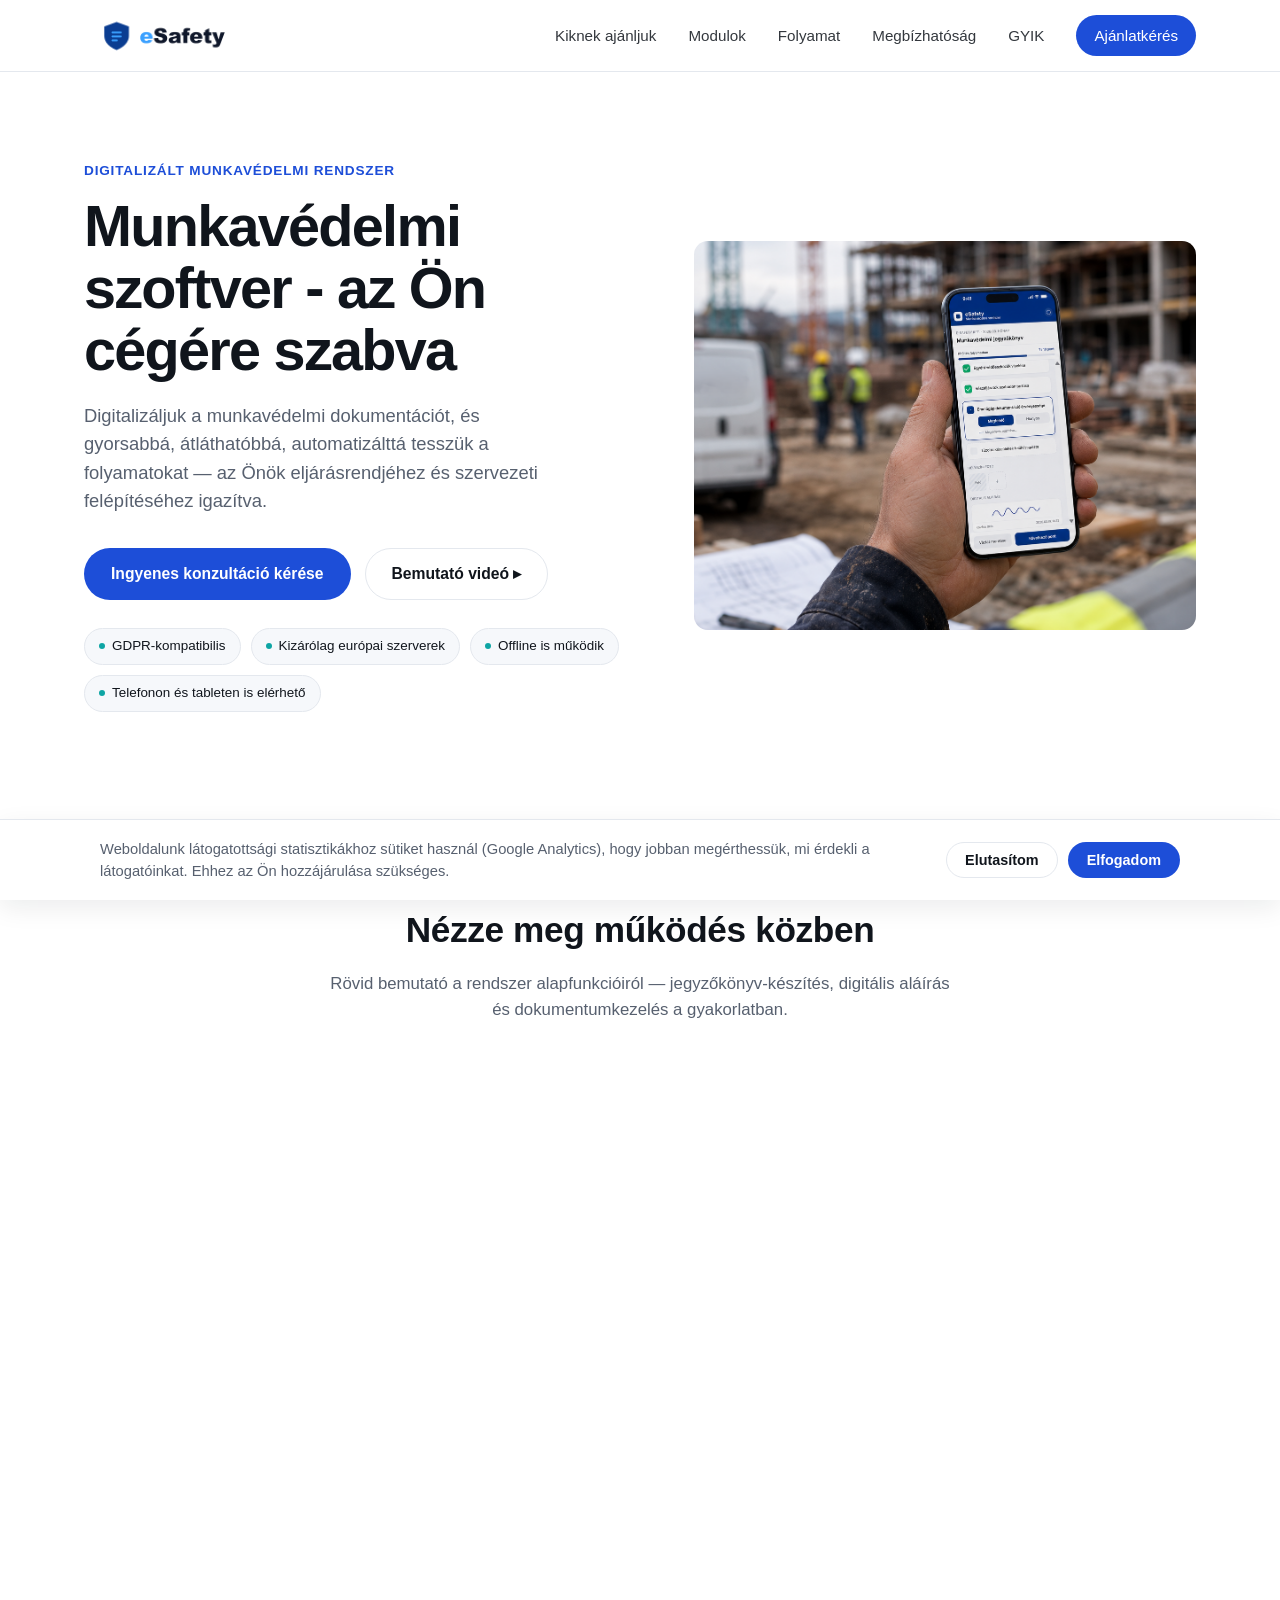
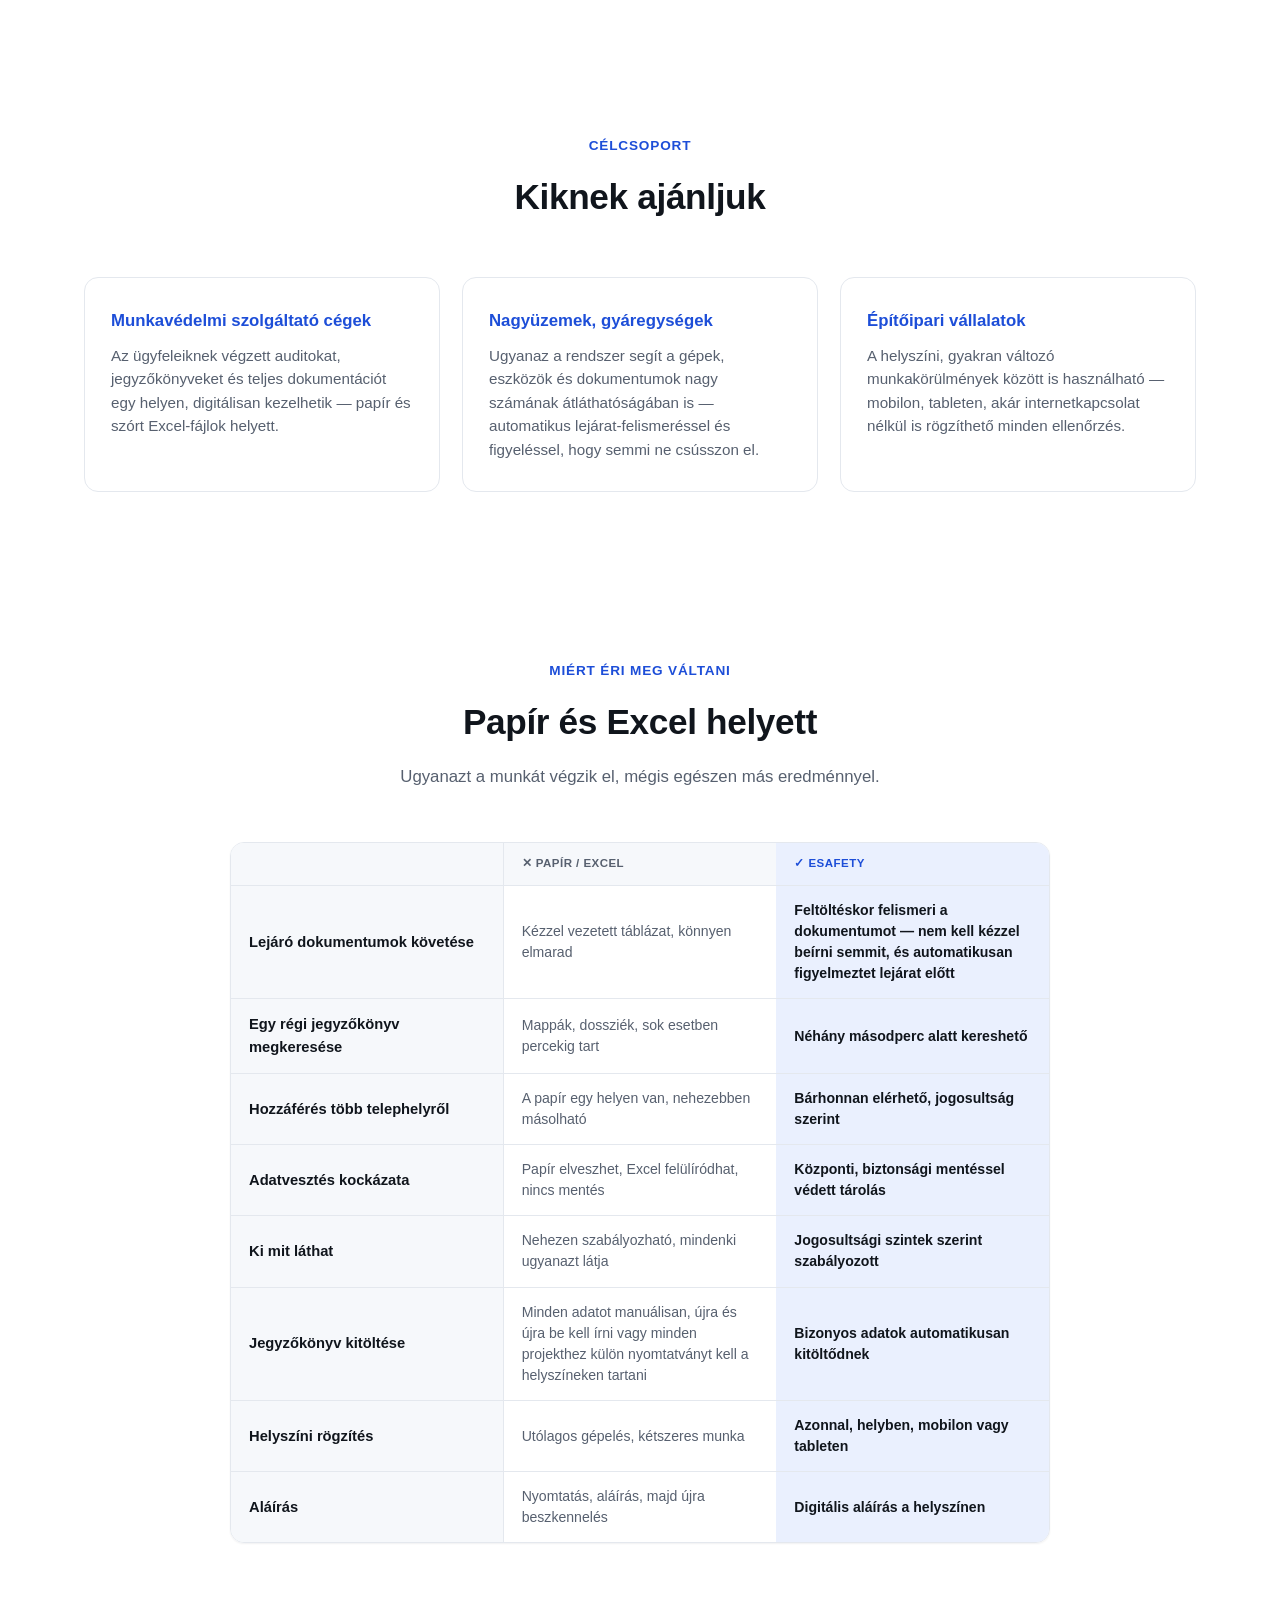
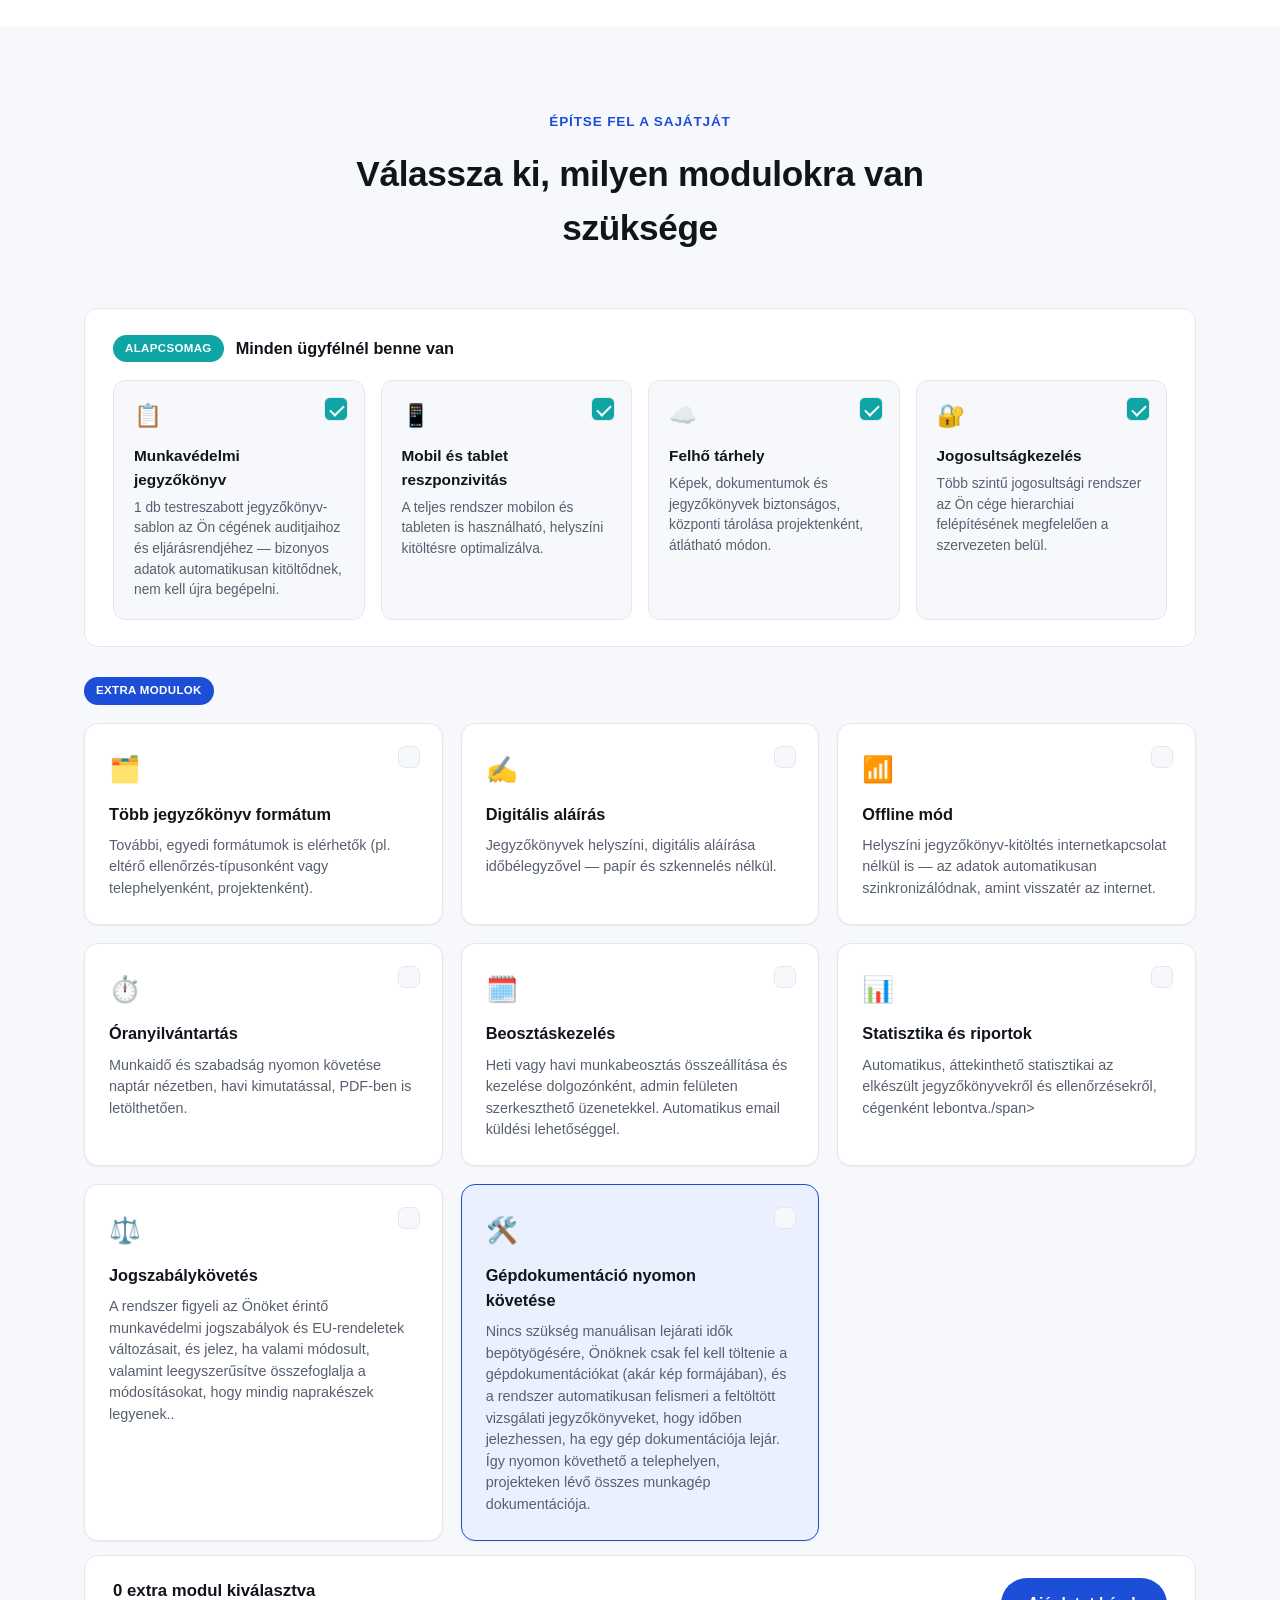
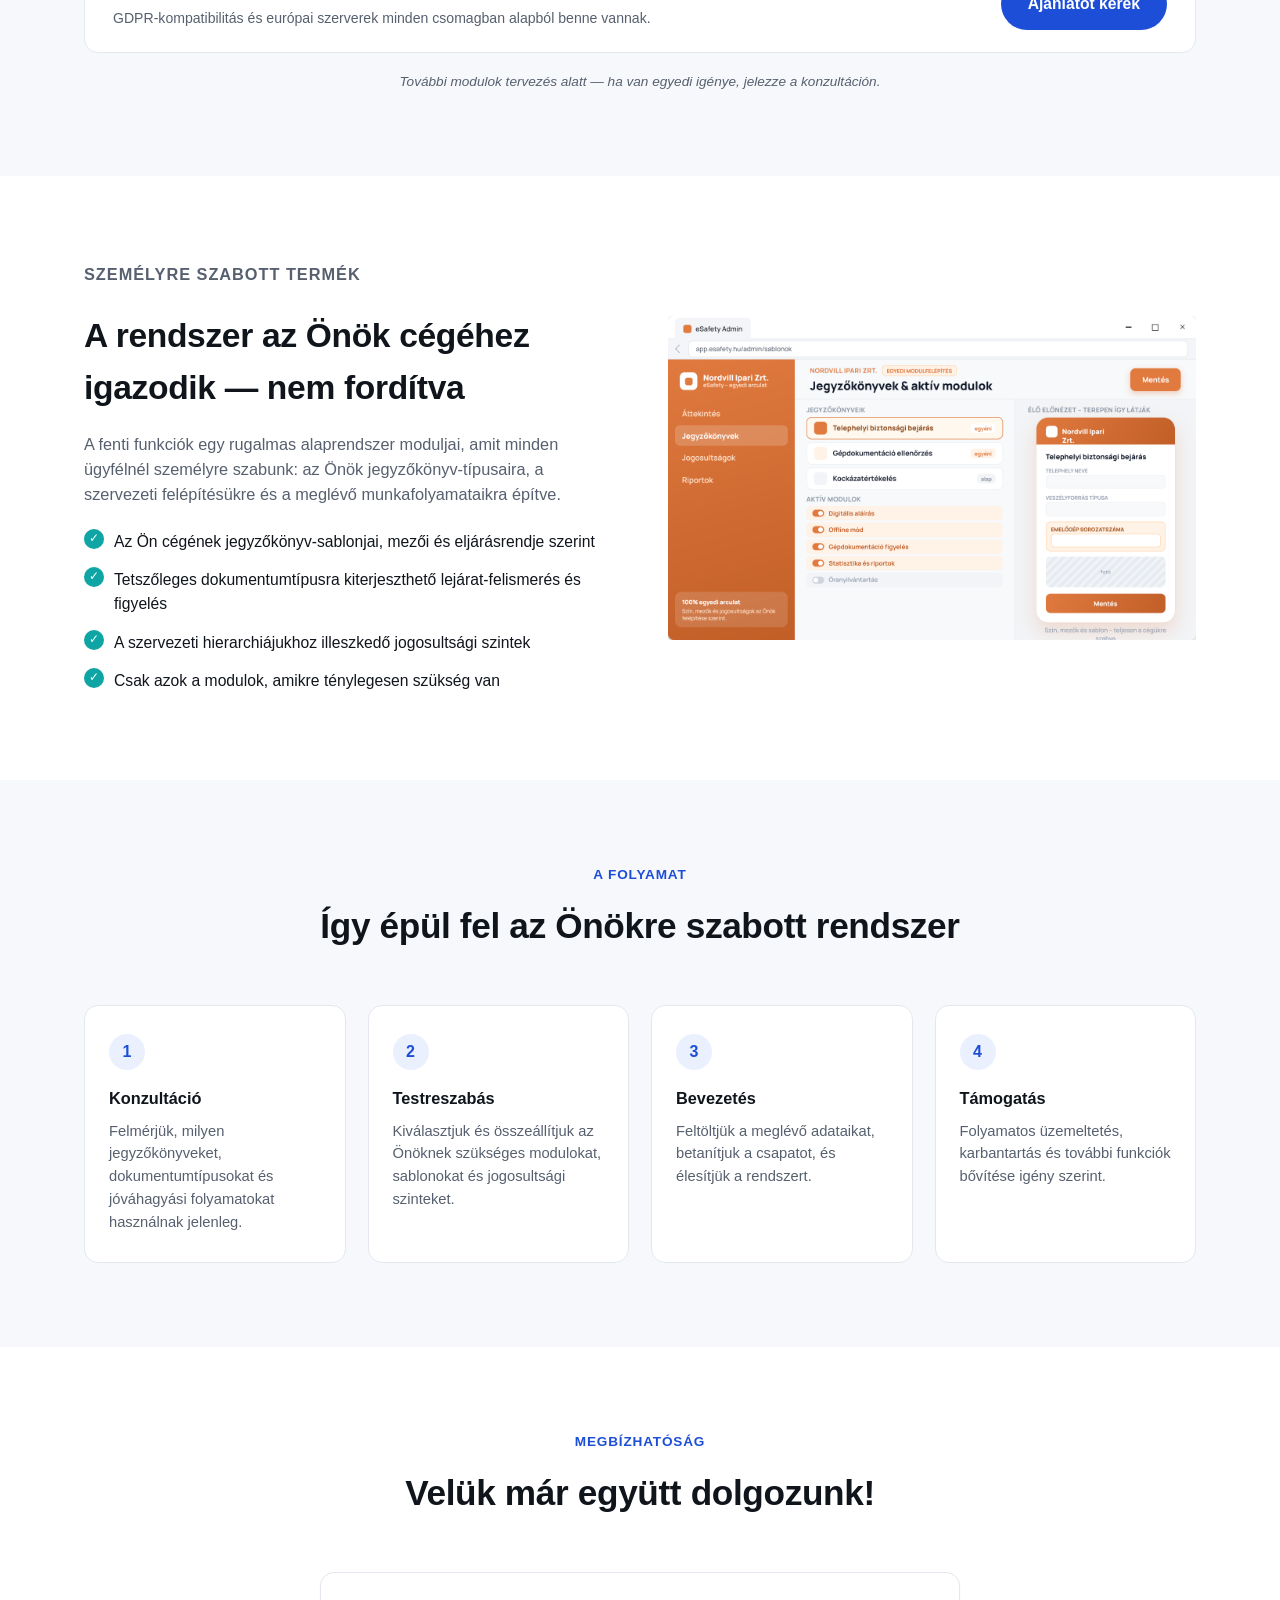
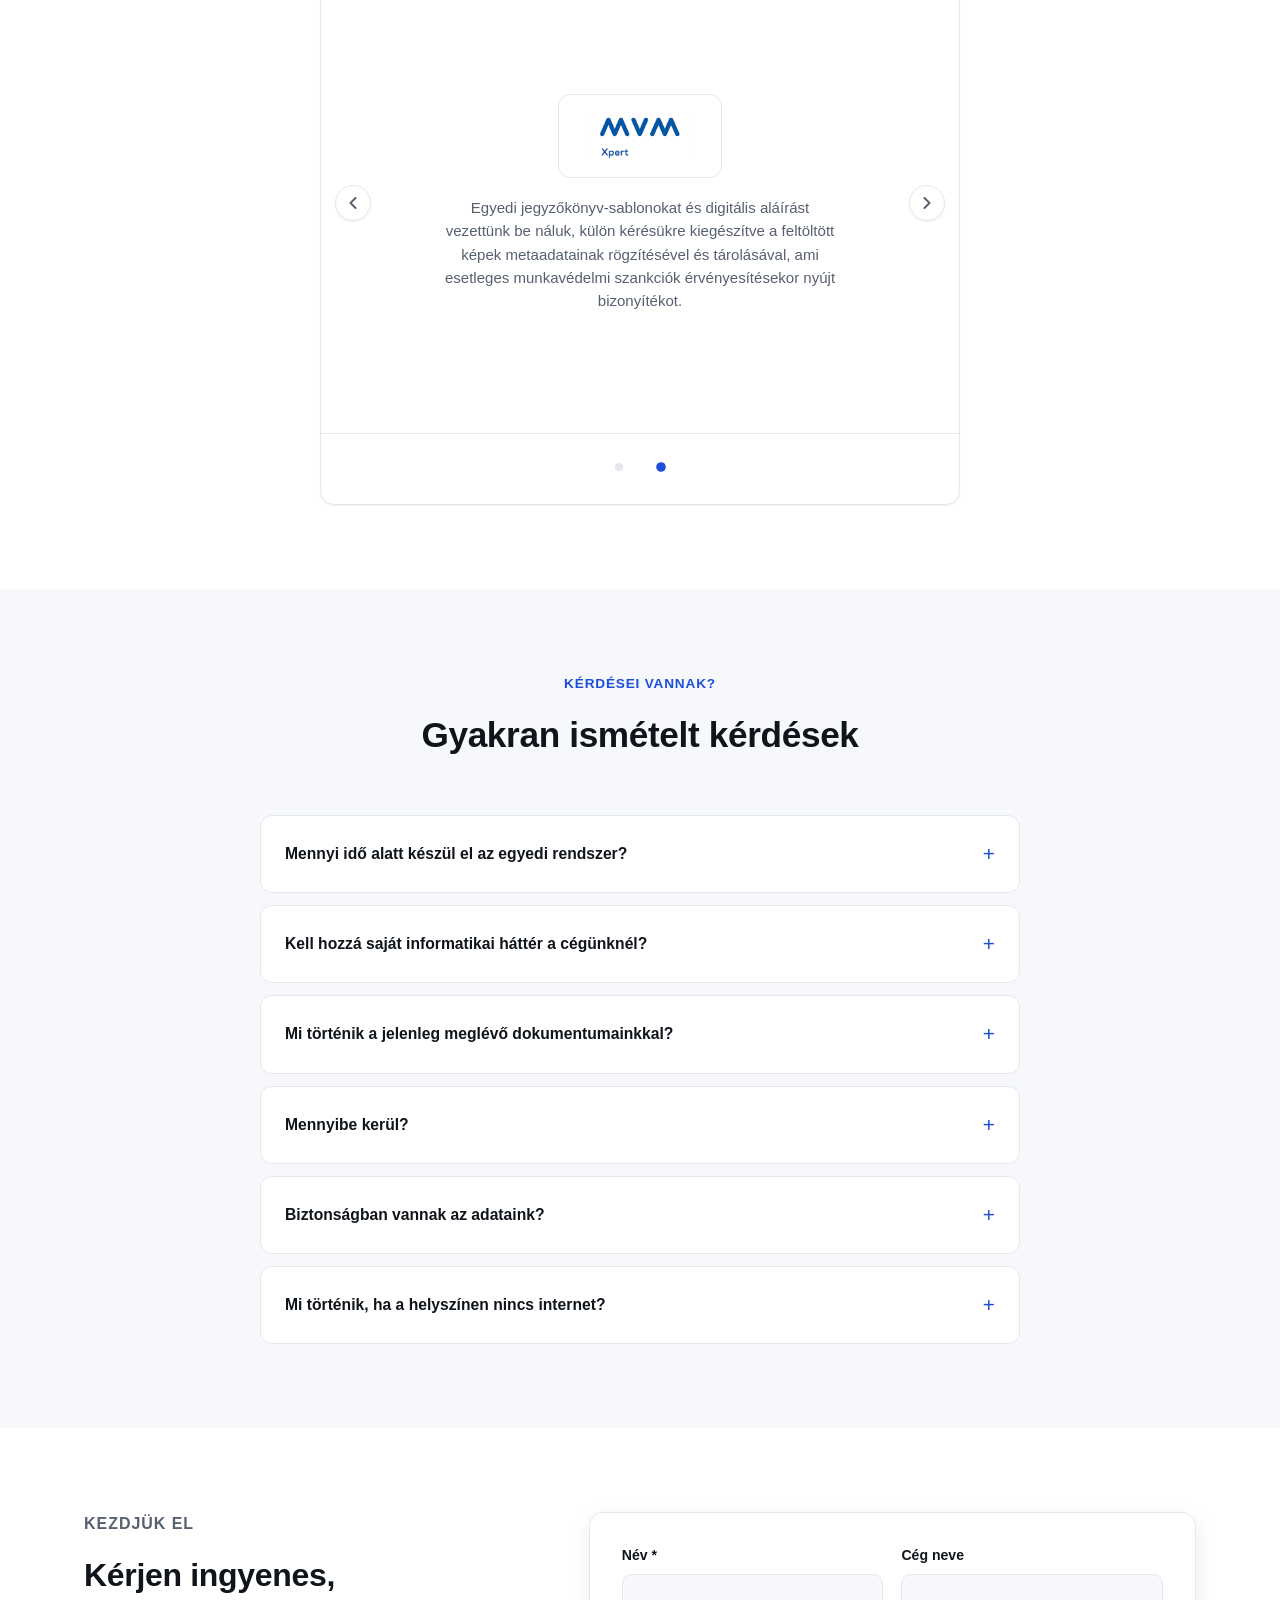
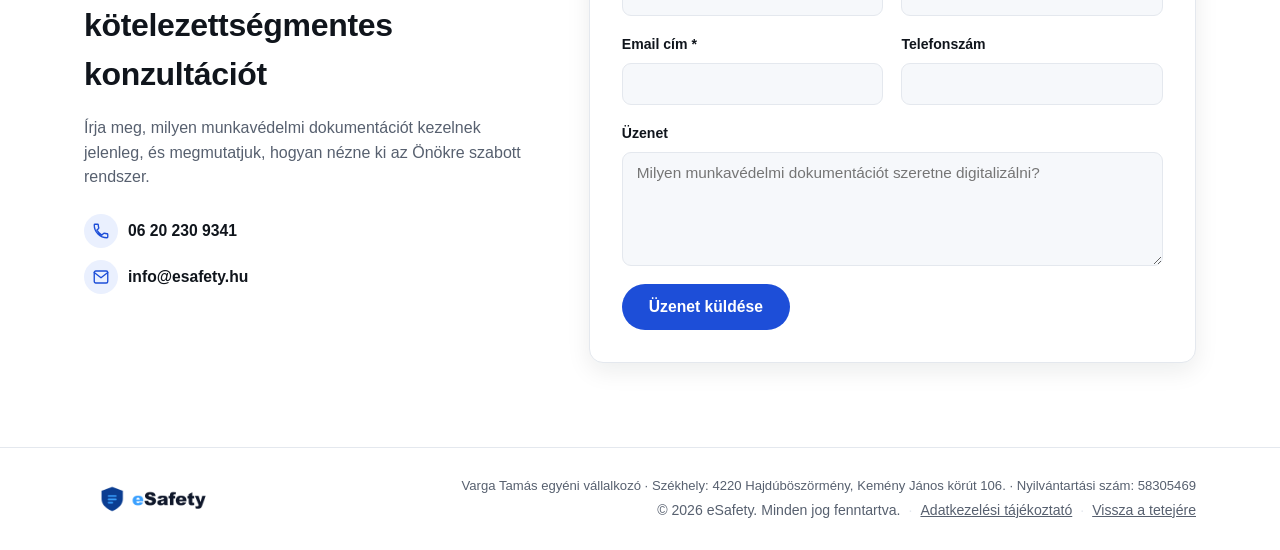
==== commit 99463f7d: "Adatkezelési tájékoztató oldal és cégadatok a lábléchez Önálló adatkezelési tájékoztató a weboldal l" ====
--- a/index.html
+++ b/index.html
@@ -9,7 +9,7 @@
 <link rel="icon" type="image/png" sizes="32x32" href="assets/favicon-32.png">
 <link rel="icon" type="image/png" sizes="192x192" href="assets/favicon-192.png">
 <link rel="apple-touch-icon" sizes="192x192" href="assets/favicon-192.png">
-<link rel="stylesheet" href="style.css?v=32">
+<link rel="stylesheet" href="style.css?v=33">
 <!-- Google Analytics 4 — a tényleges mérés csak süti-hozzájárulás után indul el, lásd script.js -->
 <script async src="https://www.googletagmanager.com/gtag/js?id=G-BDTPJ7N1BB"></script>
 </head>
@@ -543,10 +543,16 @@
       <img src="assets/eSafety-logo-transparent.png" alt="eSafety" class="logo-img logo-img-light">
       <img src="assets/eSafety-logo-dark-bg.png" alt="eSafety" class="logo-img logo-img-dark">
     </a>
-    <span>&copy; <span id="year"></span> eSafety. Minden jog fenntartva.</span>
-    <span class="footer-links">
-      <a href="#top">Vissza a tetejére</a>
-    </span>
+    <div class="footer-legal">
+      <p class="footer-company">Varga Tamás egyéni vállalkozó · Székhely: 4220 Hajdúböszörmény, Kemény János körút 106. · Nyilvántartási szám: 58305469</p>
+      <p class="footer-meta">
+        <span>&copy; <span id="year"></span> eSafety. Minden jog fenntartva.</span>
+        <span class="footer-divider">·</span>
+        <a href="adatkezelesi-tajekoztato.html">Adatkezelési tájékoztató</a>
+        <span class="footer-divider">·</span>
+        <a href="#top">Vissza a tetejére</a>
+      </p>
+    </div>
   </div>
 </footer>
 
--- a/style.css
+++ b/style.css
@@ -1219,6 +1219,128 @@
 .footer-logo .logo-img { height: 50px; }
 
 .footer-links a { color: var(--color-text-muted); }
+
+.footer-legal {
+  display: flex;
+  flex-direction: column;
+  gap: 4px;
+  align-items: flex-end;
+  text-align: right;
+}
+
+.footer-company {
+  margin: 0;
+  font-size: 0.82rem;
+  color: var(--color-text-muted);
+}
+
+.footer-meta {
+  margin: 0;
+  display: flex;
+  align-items: center;
+  gap: 8px;
+  flex-wrap: wrap;
+  justify-content: flex-end;
+}
+
+.footer-meta a { color: var(--color-text-muted); }
+.footer-meta a:hover { color: var(--color-primary); }
+
+.footer-divider { color: var(--color-border); }
+
+@media (max-width: 720px) {
+  .footer-inner { justify-content: center; text-align: center; }
+  .footer-legal { align-items: center; text-align: center; }
+  .footer-meta { justify-content: center; }
+}
+
+/* ---------- Jogi oldalak (Adatkezelési tájékoztató stb.) ---------- */
+.legal {
+  padding: 56px 0 84px;
+}
+
+.legal-container {
+  max-width: 760px;
+}
+
+.legal-updated {
+  color: var(--color-text-muted);
+  font-size: 0.9rem;
+  margin: 0 0 40px;
+}
+
+.legal h1 {
+  font-size: clamp(2rem, 3.4vw, 2.6rem);
+  line-height: 1.15;
+  letter-spacing: -0.02em;
+  margin: 0 0 10px;
+}
+
+.legal h2 {
+  font-size: 1.25rem;
+  margin: 44px 0 14px;
+  padding-top: 20px;
+  border-top: 1px solid var(--color-border);
+}
+
+.legal h2:first-of-type { border-top: none; padding-top: 0; }
+
+.legal h3 {
+  font-size: 1.02rem;
+  margin: 24px 0 10px;
+}
+
+.legal p, .legal li { color: var(--color-text-muted); font-size: 0.98rem; }
+.legal strong { color: var(--color-text); }
+
+.legal ul { margin: 0 0 16px; padding-left: 22px; }
+.legal li { margin-bottom: 6px; }
+
+.table-scroll {
+  overflow-x: auto;
+}
+
+.legal-table {
+  width: 100%;
+  min-width: 460px;
+  border-collapse: collapse;
+  margin: 16px 0 24px;
+  font-size: 0.92rem;
+}
+
+.legal-table th, .legal-table td {
+  text-align: left;
+  padding: 10px 12px;
+  border: 1px solid var(--color-border);
+  vertical-align: top;
+}
+
+.legal-table th {
+  background: var(--color-bg-alt);
+  color: var(--color-text);
+  font-weight: 600;
+}
+
+.legal-note {
+  background: var(--color-bg-alt);
+  border: 1px solid var(--color-border);
+  border-radius: var(--radius);
+  padding: 16px 18px;
+  margin: 20px 0;
+}
+
+.legal-note p:last-child { margin-bottom: 0; }
+
+.consent-reset {
+  background: none;
+  border: none;
+  padding: 0;
+  color: var(--color-primary);
+  font: inherit;
+  font-size: 0.98rem;
+  cursor: pointer;
+  text-decoration: underline;
+}
 
 /* ---------- Responsive ---------- */
 @media (max-width: 900px) {
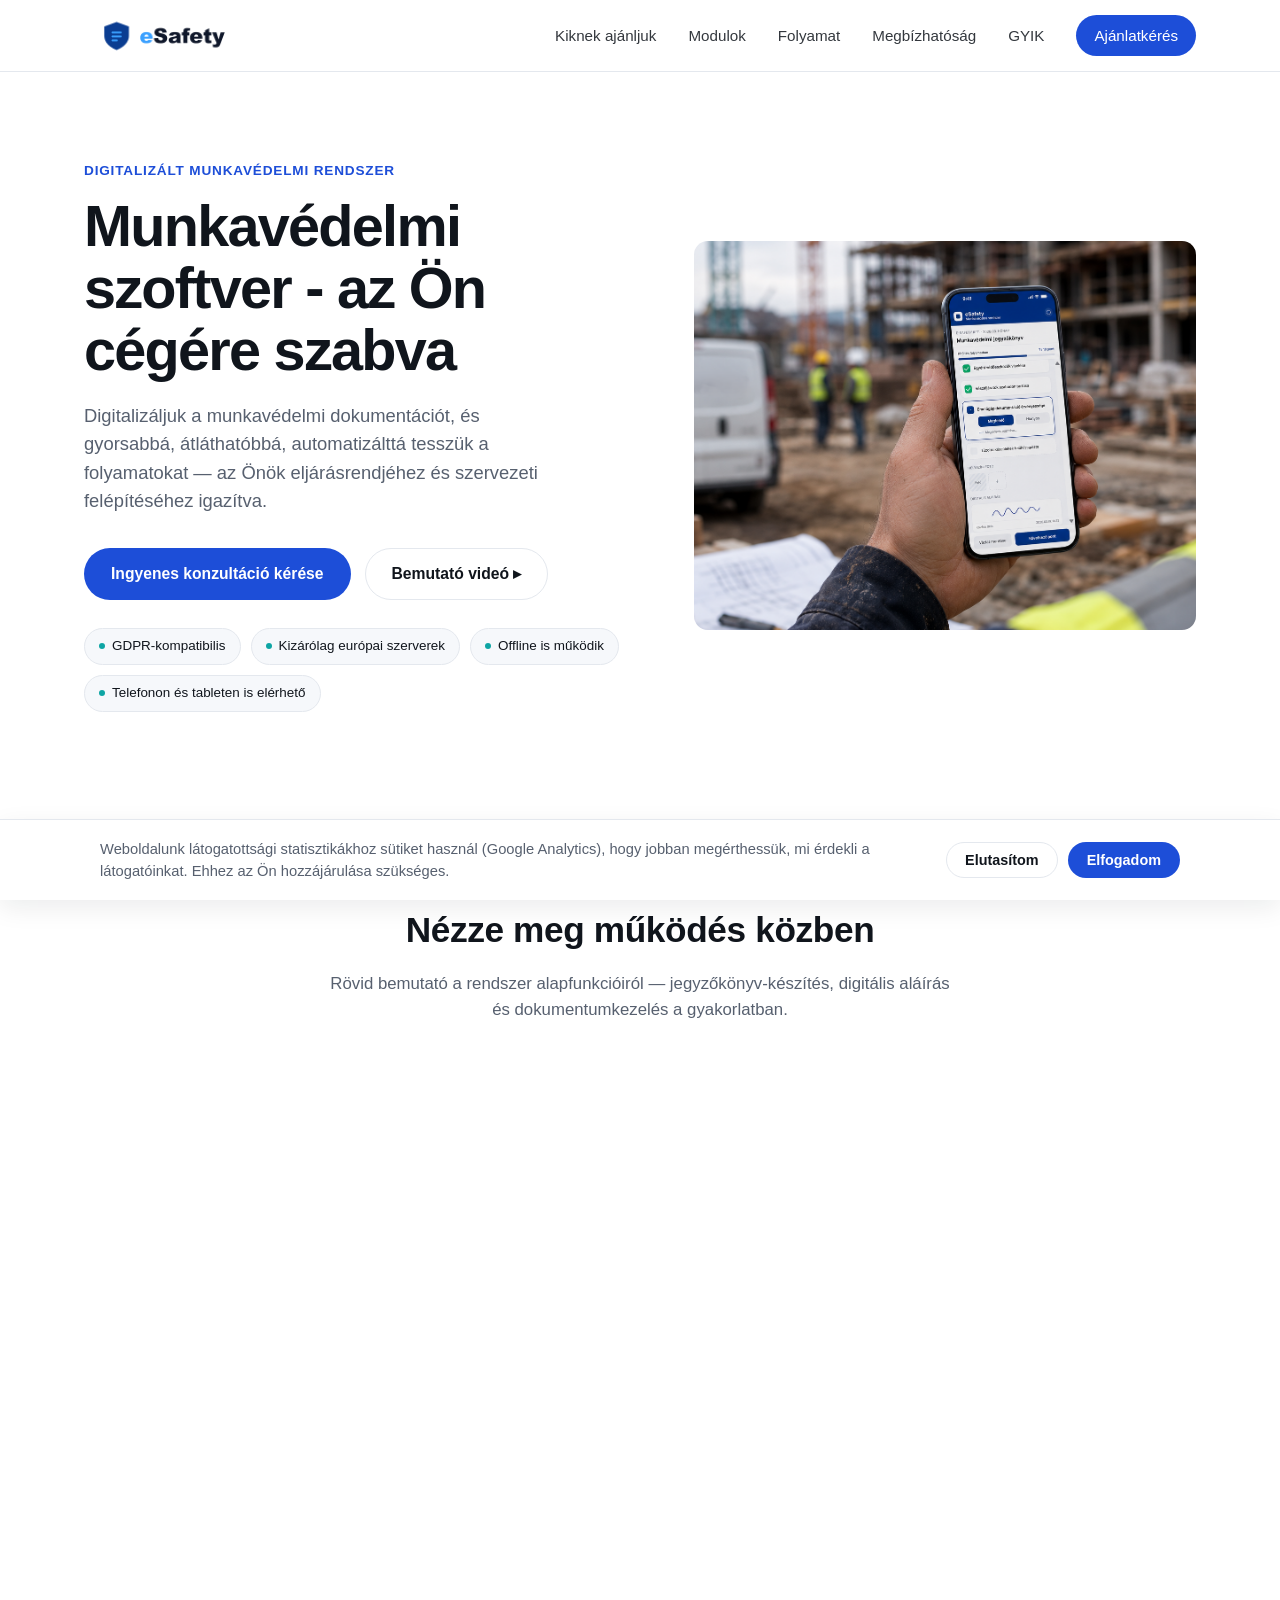
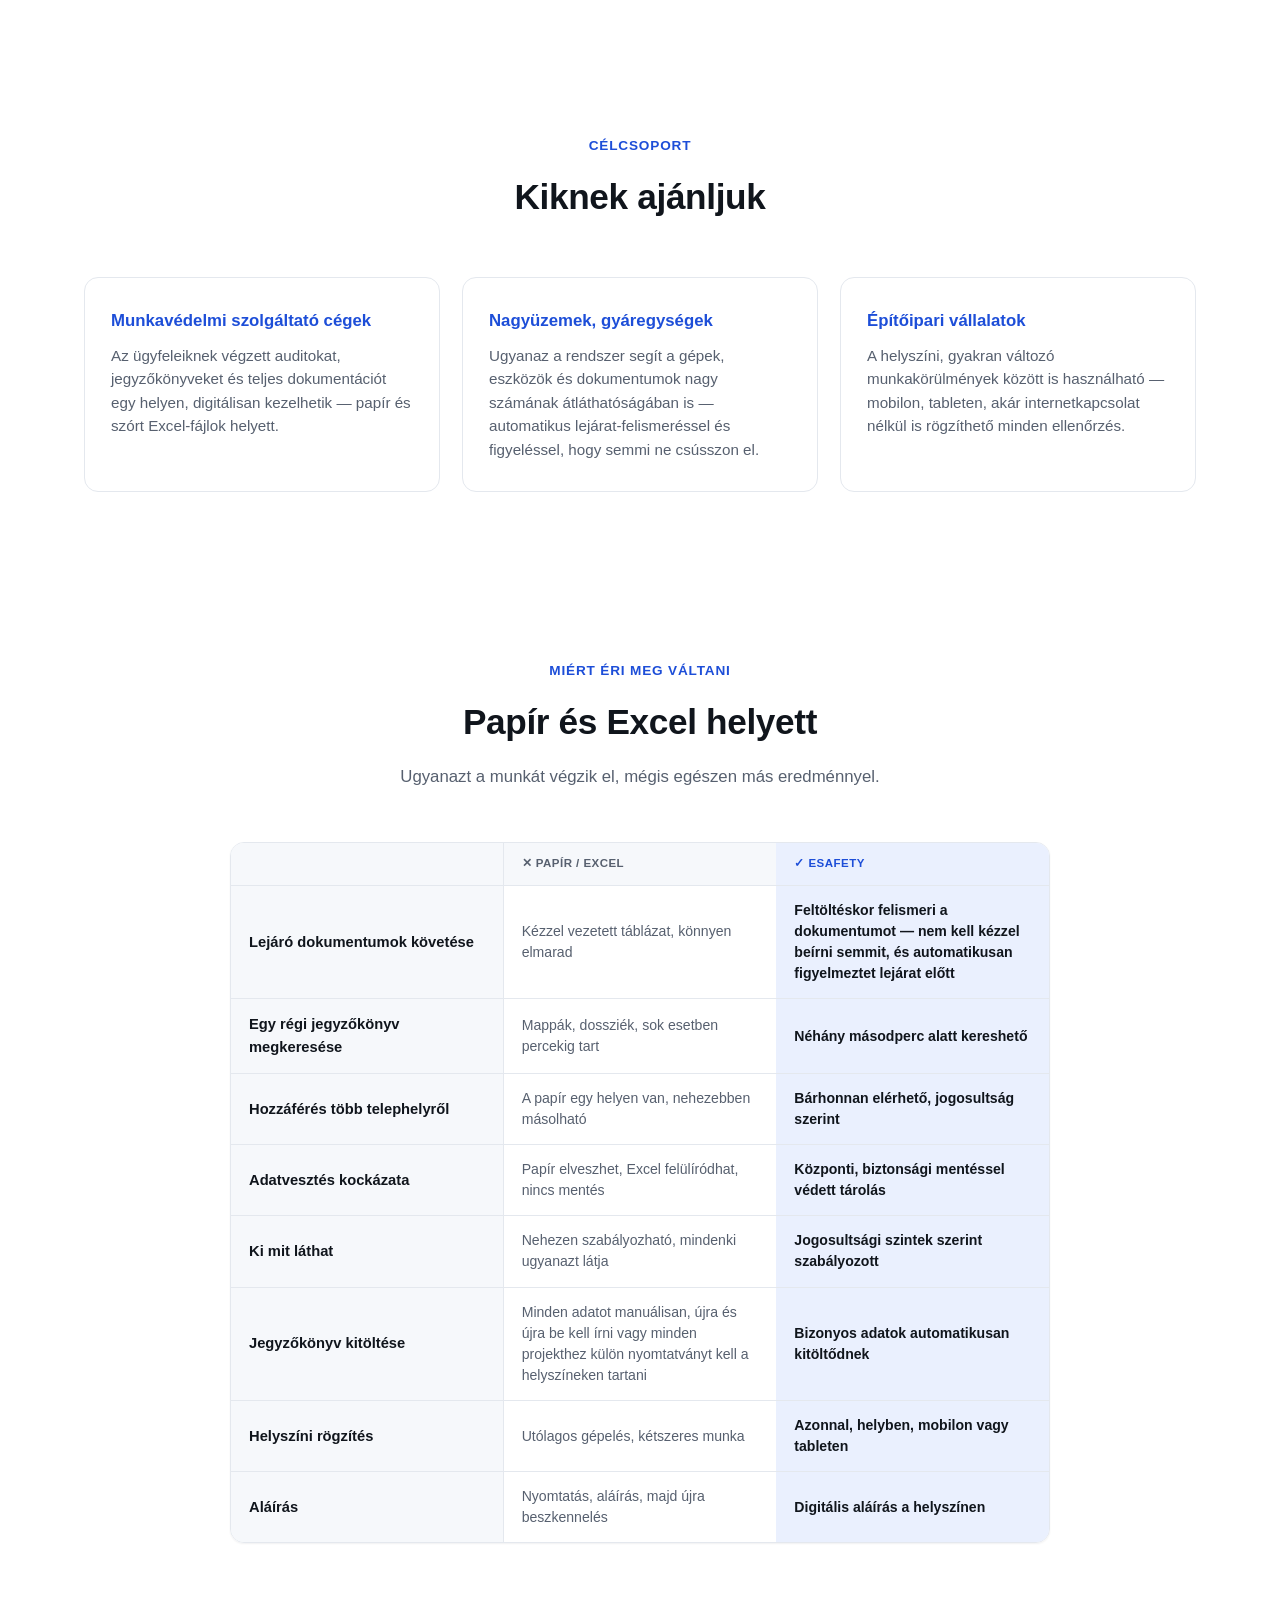
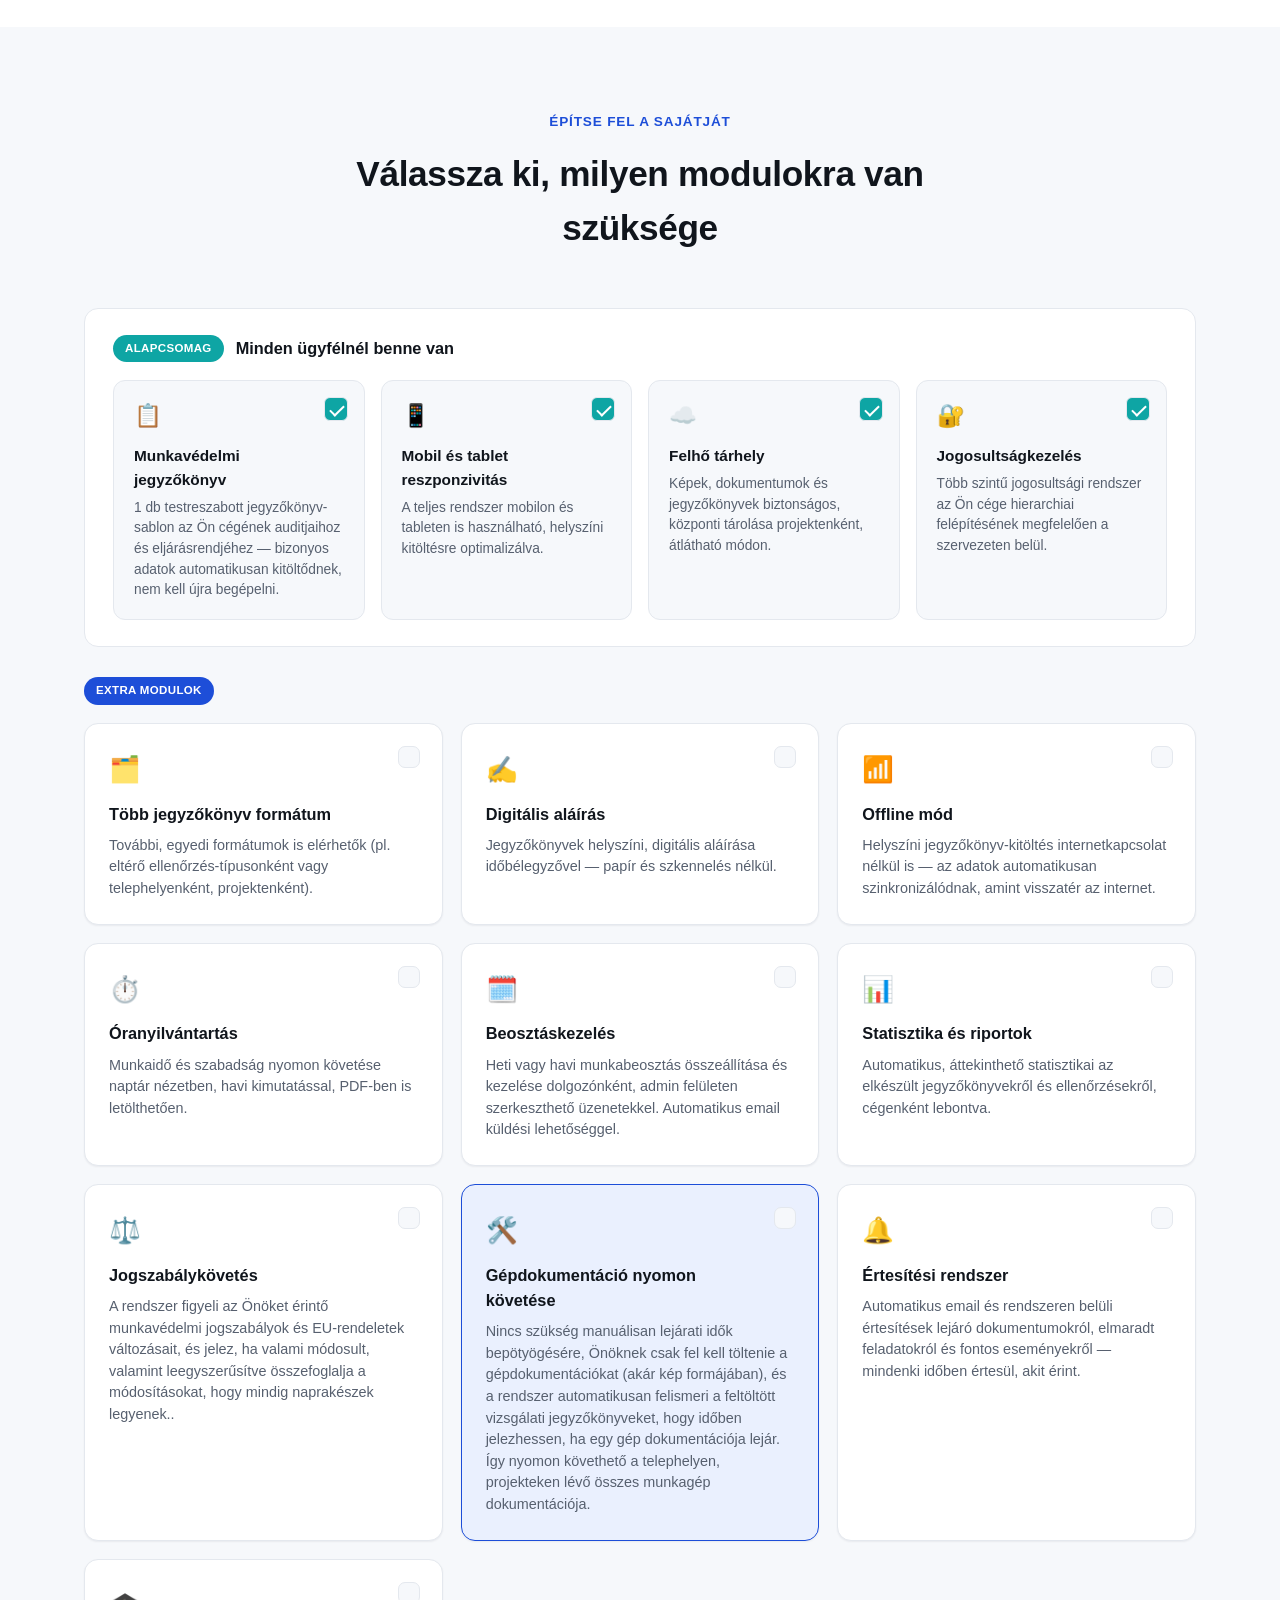
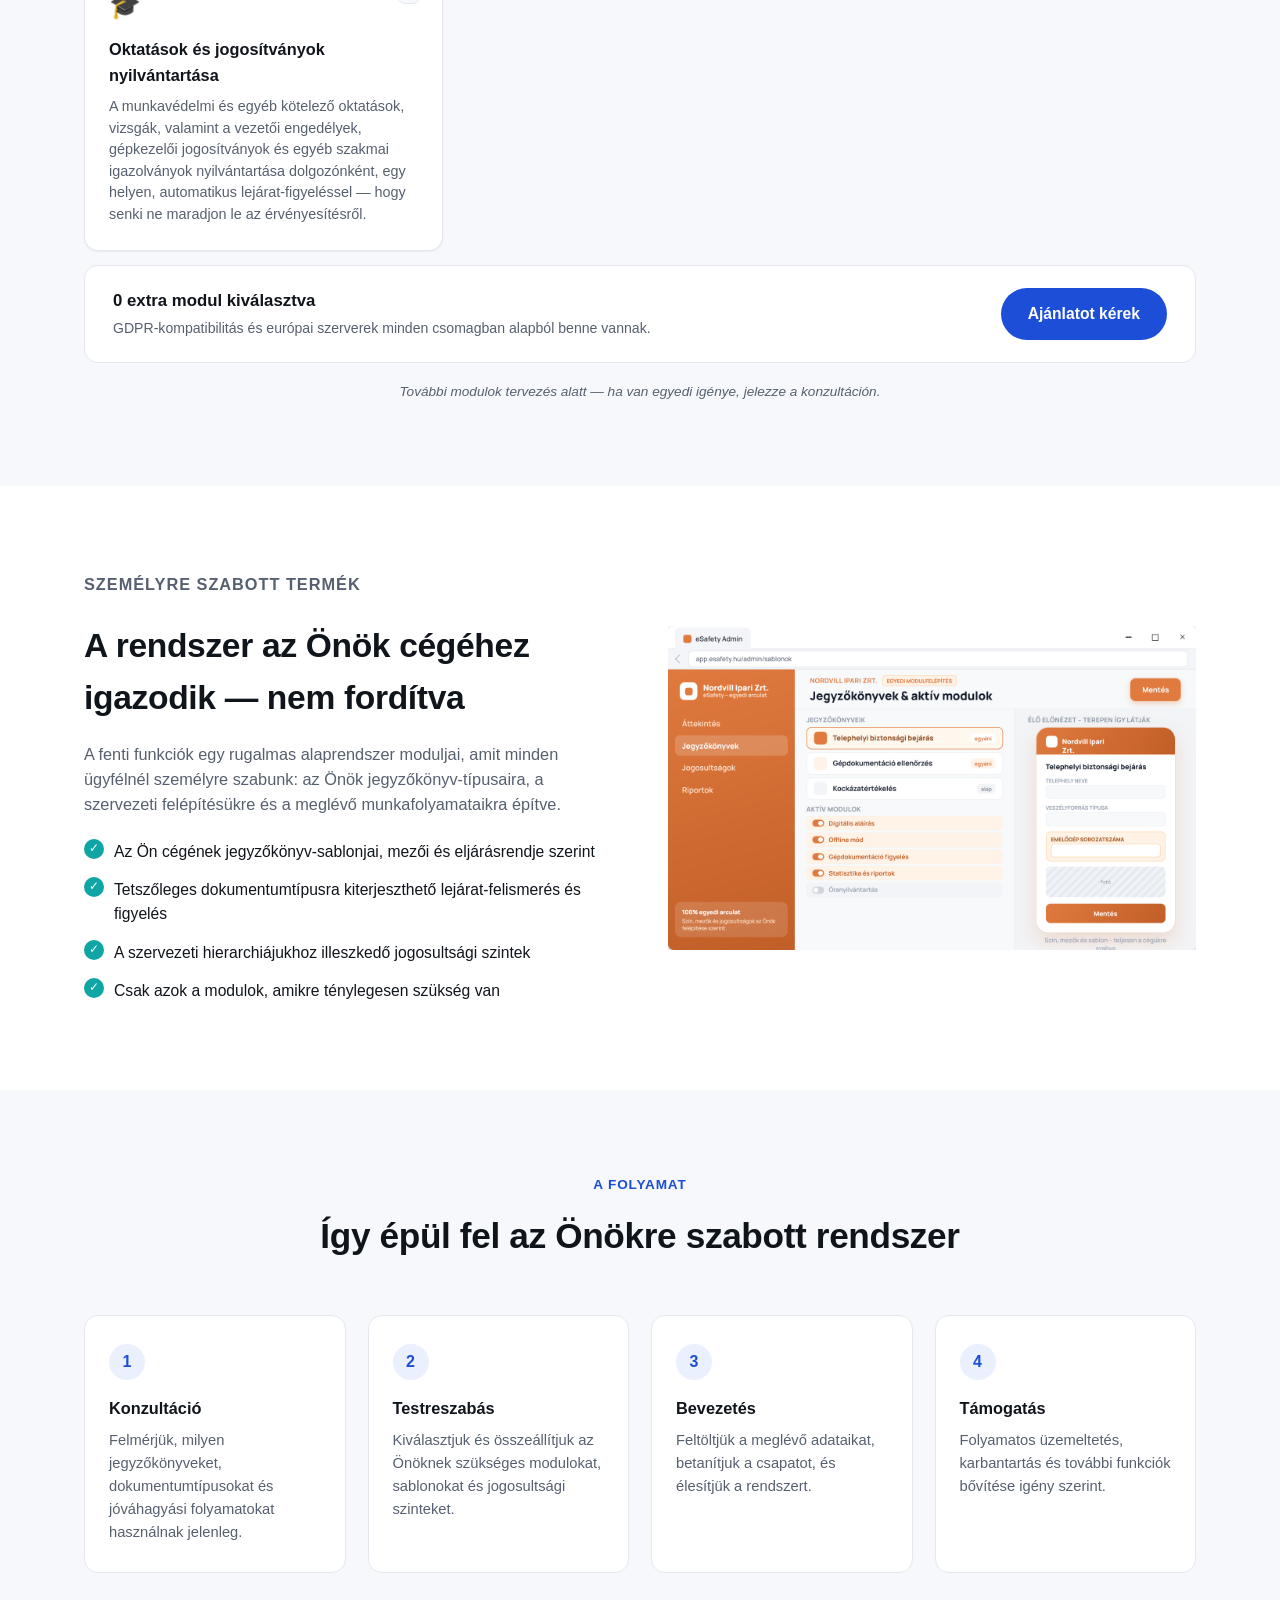
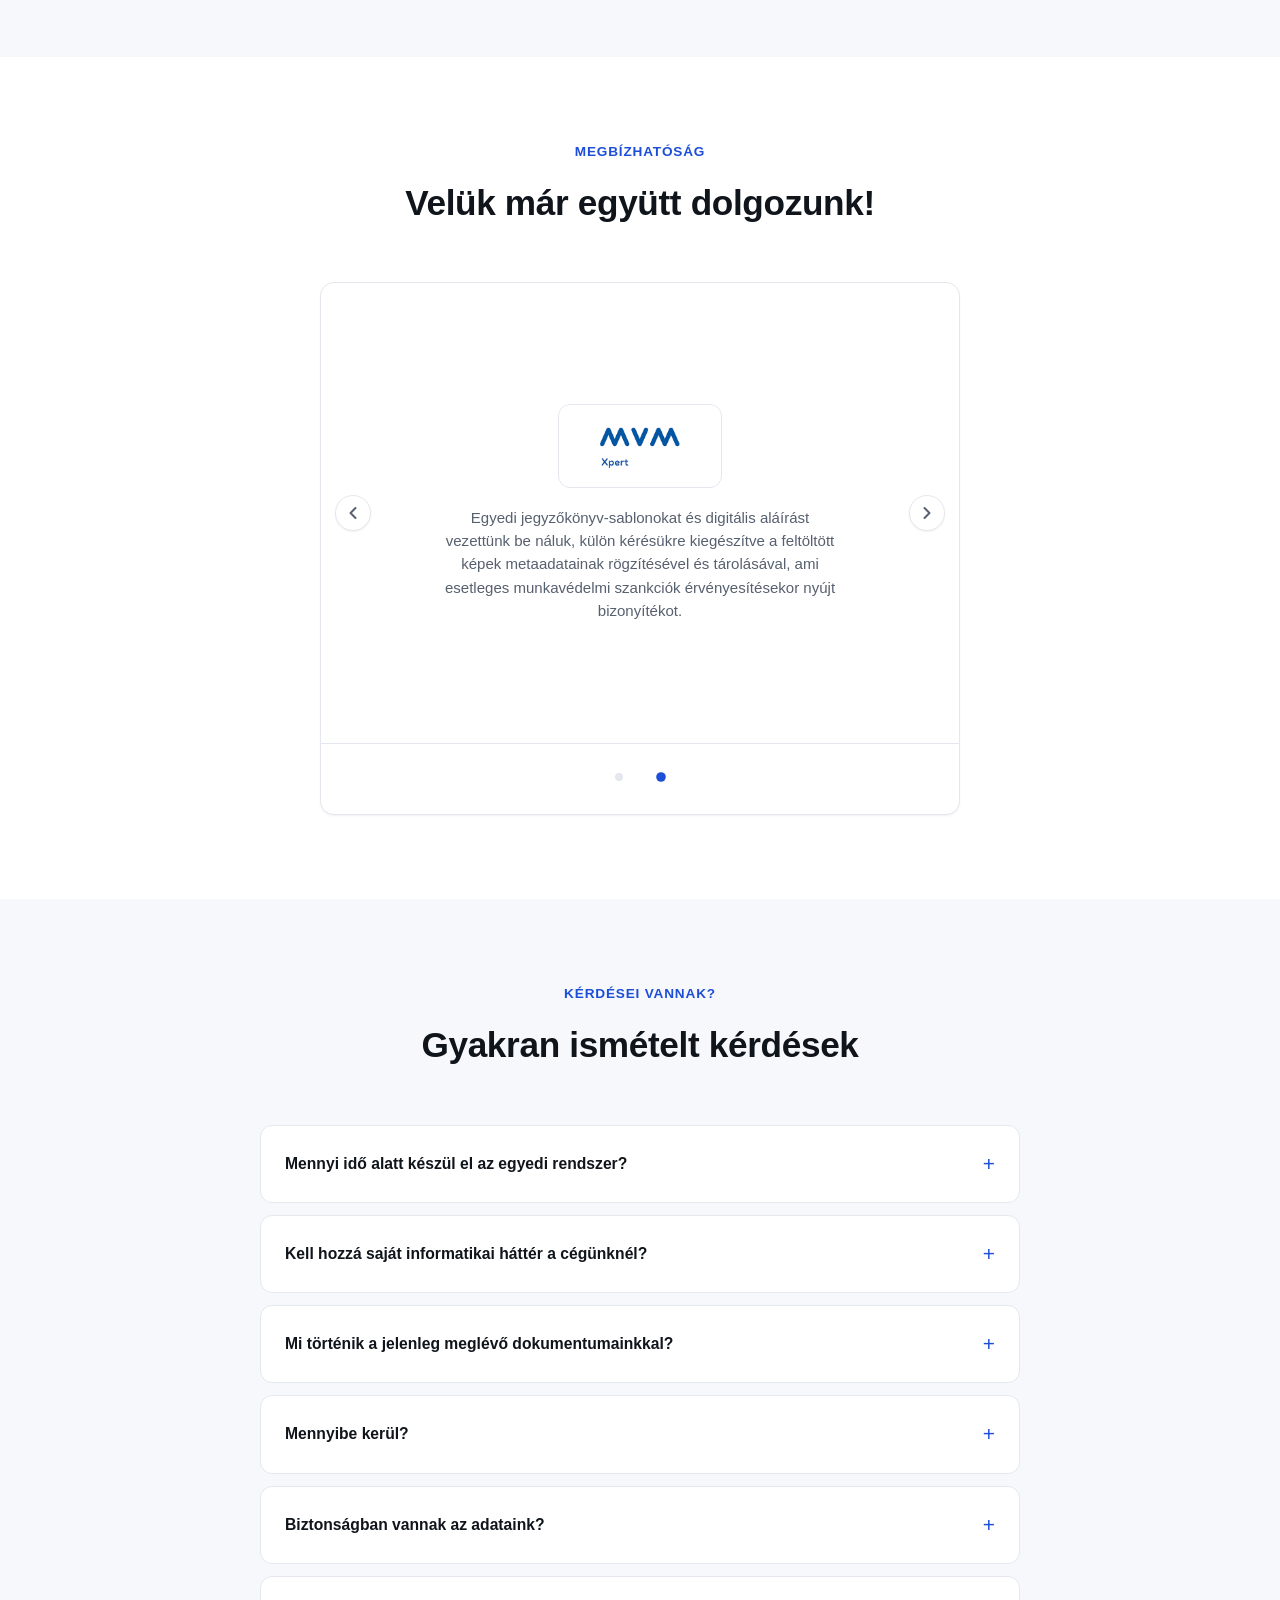
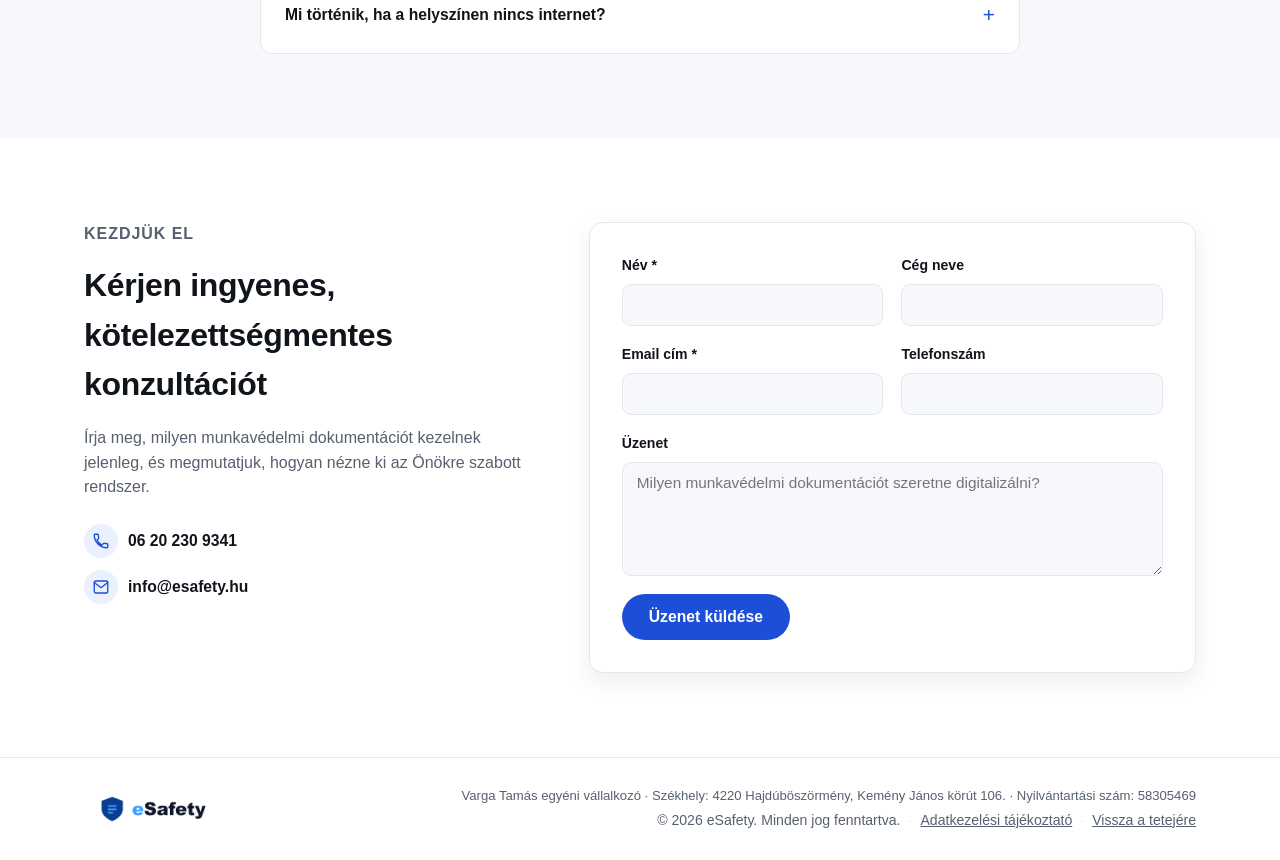
==== commit 755f58ee: "Új modulok hozzáadása: értesítési rendszer, oktatások és jogosítványok Co-Authored-By: Claude Sonnet" ====
--- a/index.html
+++ b/index.html
@@ -311,7 +311,7 @@
             <span class="module-check" aria-hidden="true"></span>
             <span class="module-icon" aria-hidden="true">📊</span>
             <span class="module-title">Statisztika és riportok</span>
-            <span class="module-desc">Automatikus, áttekinthető statisztikai az elkészült jegyzőkönyvekről és ellenőrzésekről, cégenként lebontva./span>
+            <span class="module-desc">Automatikus, áttekinthető statisztikai az elkészült jegyzőkönyvekről és ellenőrzésekről, cégenként lebontva.</span>
           </label>
 
           <label class="module-card">
@@ -328,6 +328,22 @@
             <span class="module-icon" aria-hidden="true">🛠️</span>
             <span class="module-title">Gépdokumentáció nyomon követése</span>
             <span class="module-desc">Nincs szükség manuálisan lejárati idők bepötyögésére, Önöknek csak fel kell töltenie a gépdokumentációkat (akár kép formájában), és a rendszer automatikusan felismeri a feltöltött vizsgálati jegyzőkönyveket, hogy időben jelezhessen, ha egy gép dokumentációja lejár. Így nyomon követhető a telephelyen, projekteken lévő összes munkagép dokumentációja. </span>
+          </label>
+
+          <label class="module-card">
+            <input type="checkbox" name="modules" value="Értesítési rendszer">
+            <span class="module-check" aria-hidden="true"></span>
+            <span class="module-icon" aria-hidden="true">🔔</span>
+            <span class="module-title">Értesítési rendszer</span>
+            <span class="module-desc">Automatikus email és rendszeren belüli értesítések lejáró dokumentumokról, elmaradt feladatokról és fontos eseményekről — mindenki időben értesül, akit érint.</span>
+          </label>
+
+          <label class="module-card">
+            <input type="checkbox" name="modules" value="Oktatások és jogosítványok nyilvántartása">
+            <span class="module-check" aria-hidden="true"></span>
+            <span class="module-icon" aria-hidden="true">🎓</span>
+            <span class="module-title">Oktatások és jogosítványok nyilvántartása</span>
+            <span class="module-desc">A munkavédelmi és egyéb kötelező oktatások, vizsgák, valamint a vezetői engedélyek, gépkezelői jogosítványok és egyéb szakmai igazolványok nyilvántartása dolgozónként, egy helyen, automatikus lejárat-figyeléssel — hogy senki ne maradjon le az érvényesítésről.</span>
           </label>
 
         </div>
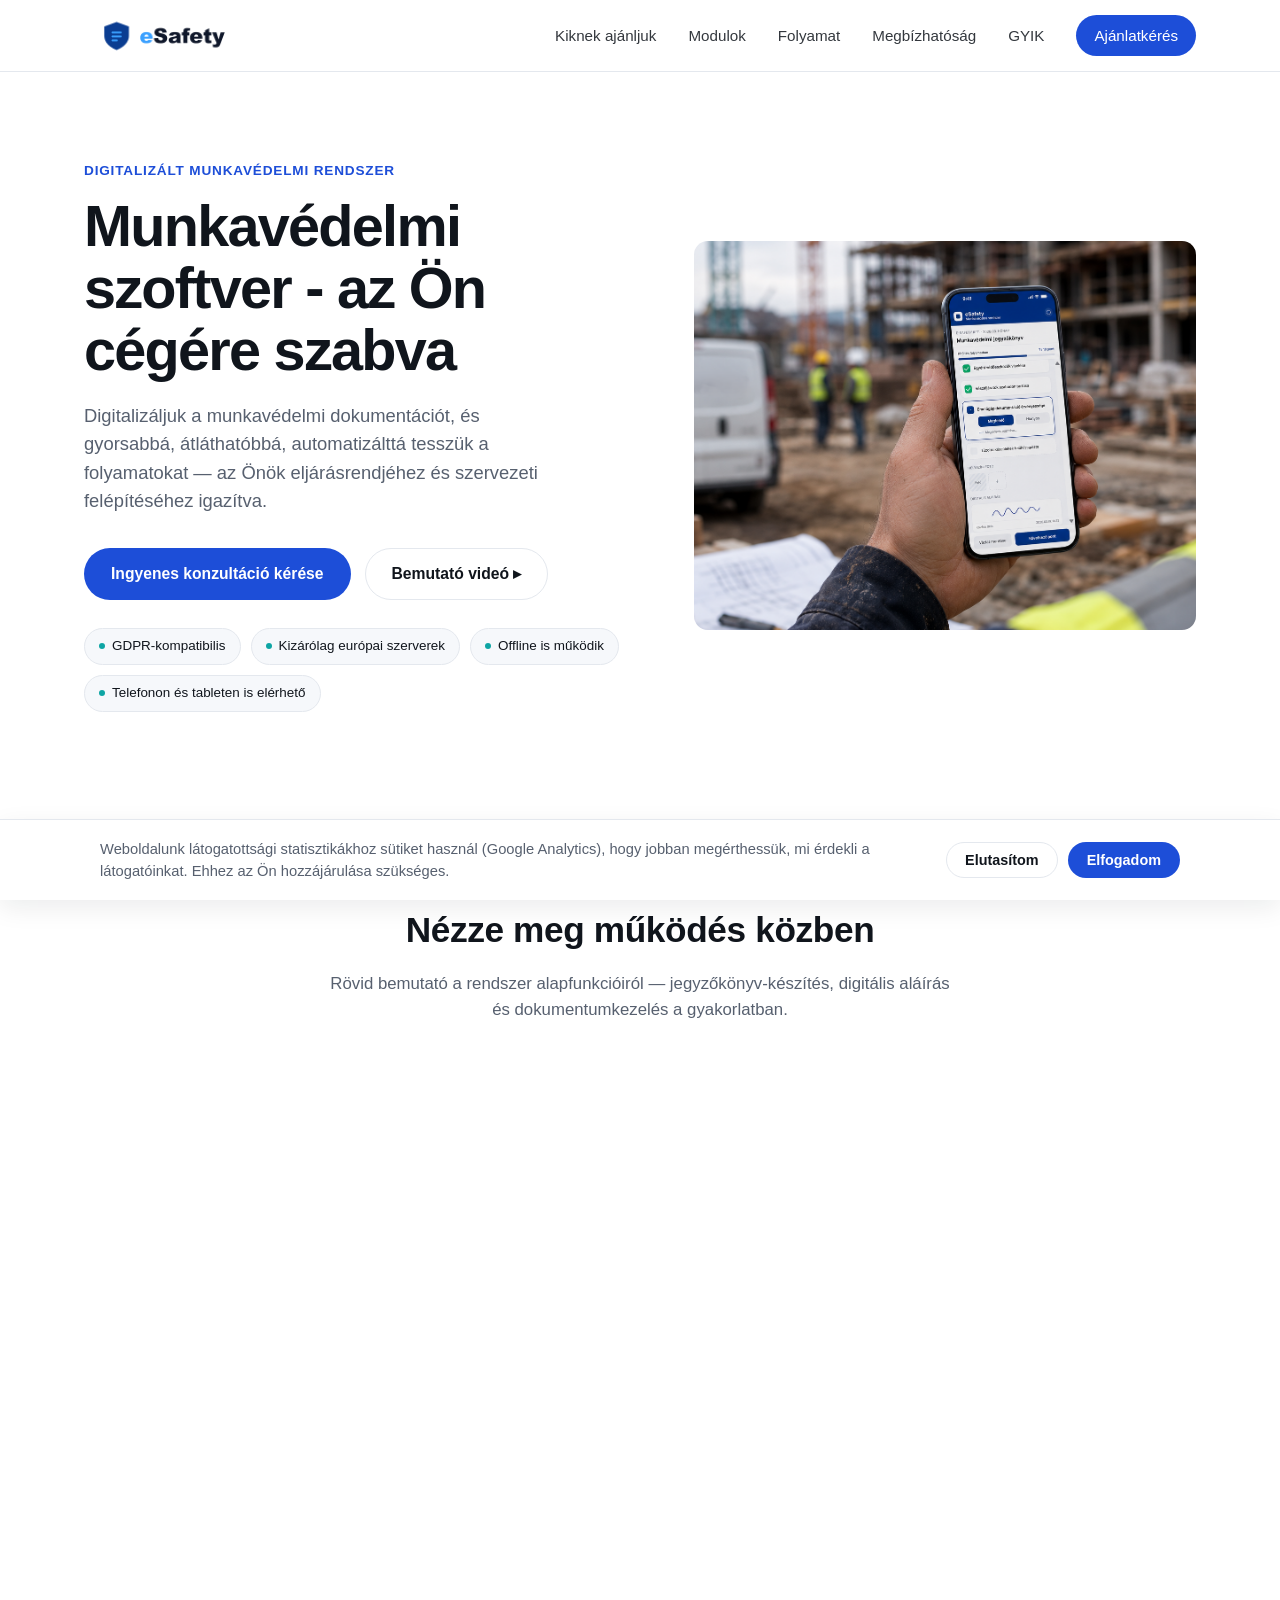
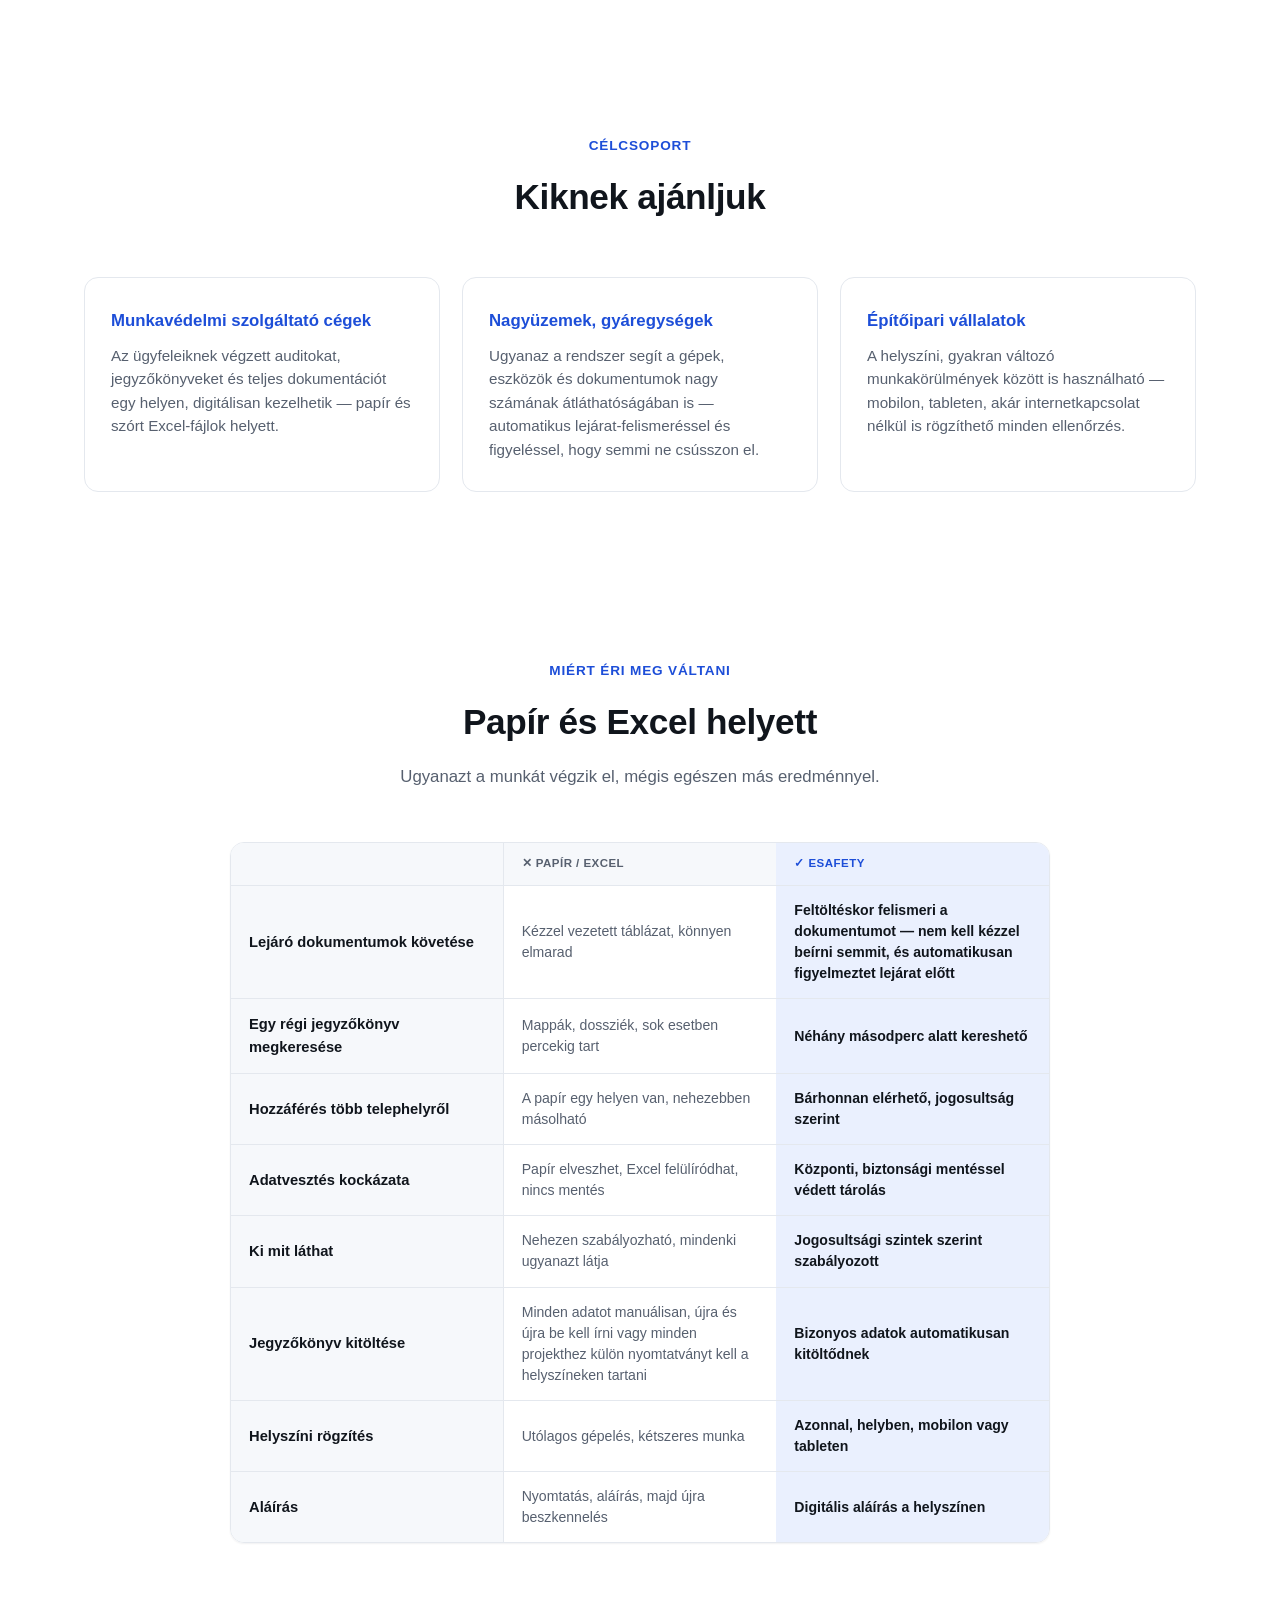
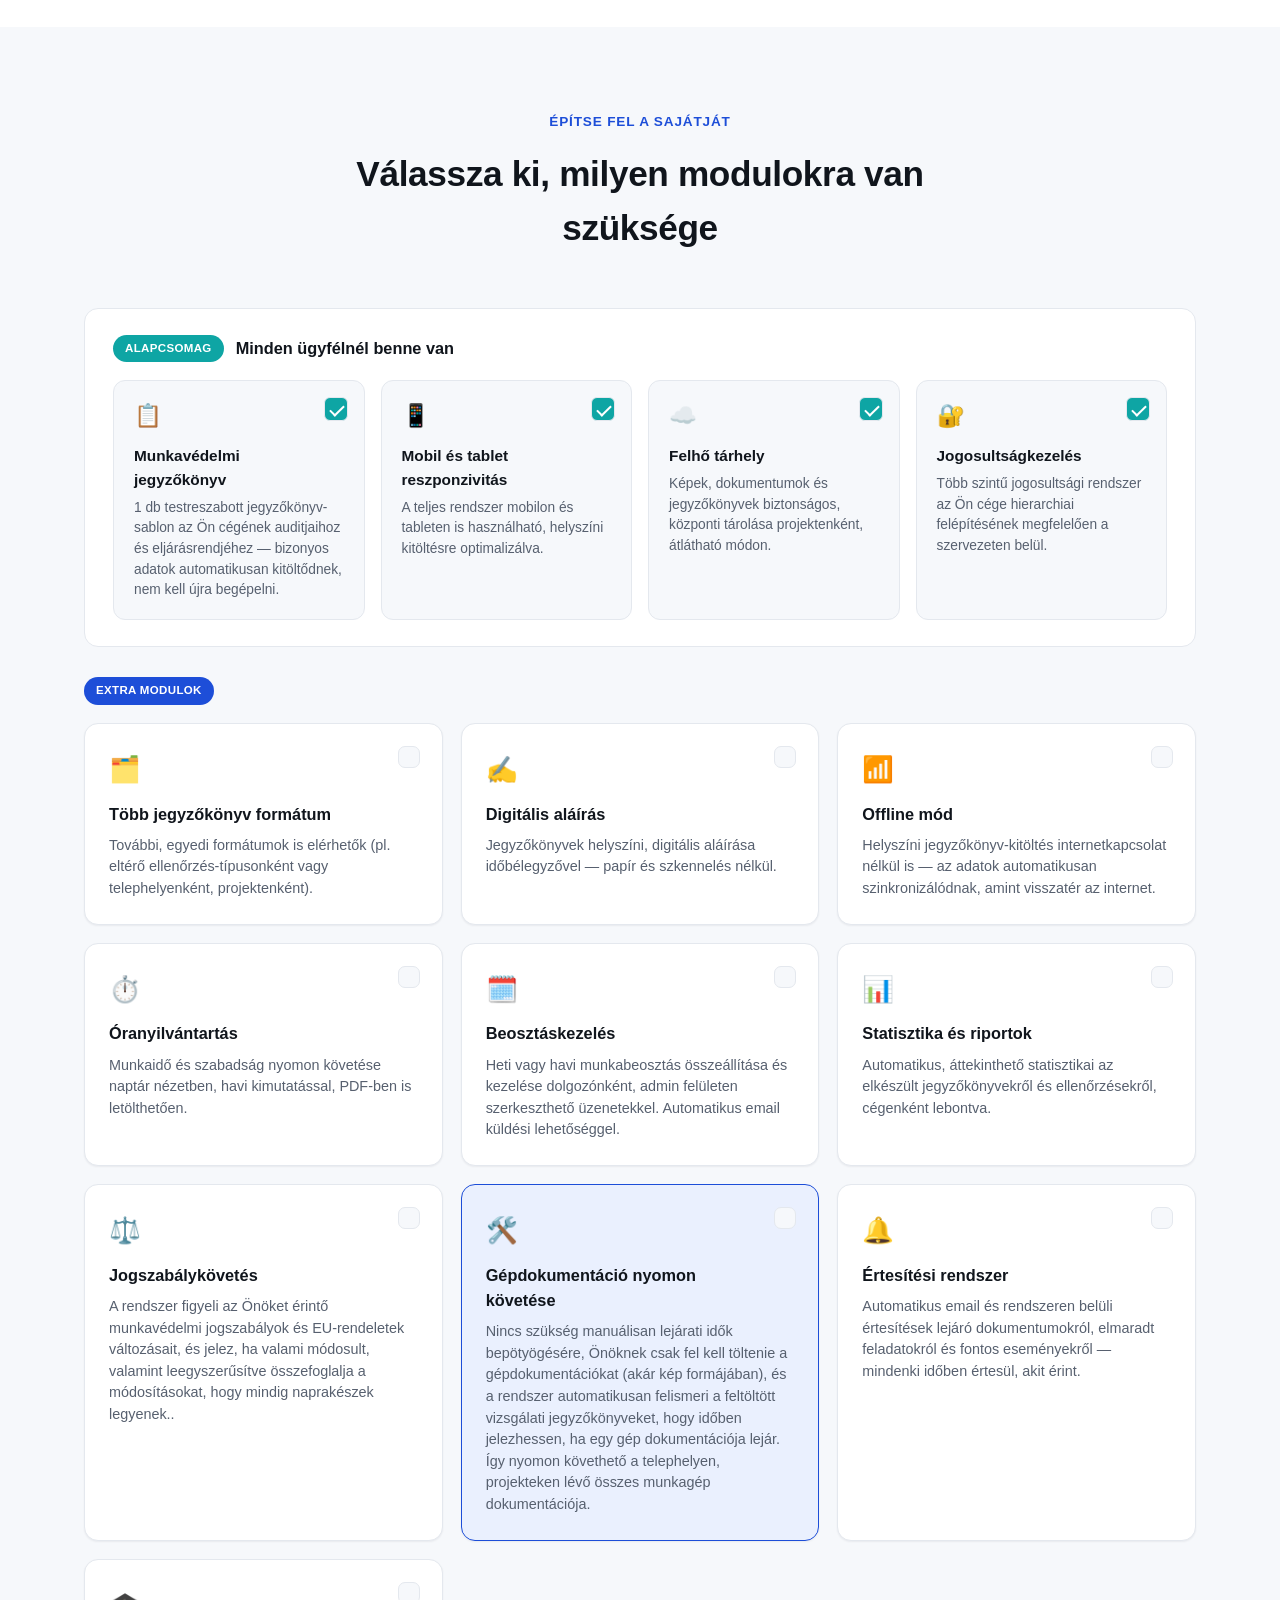
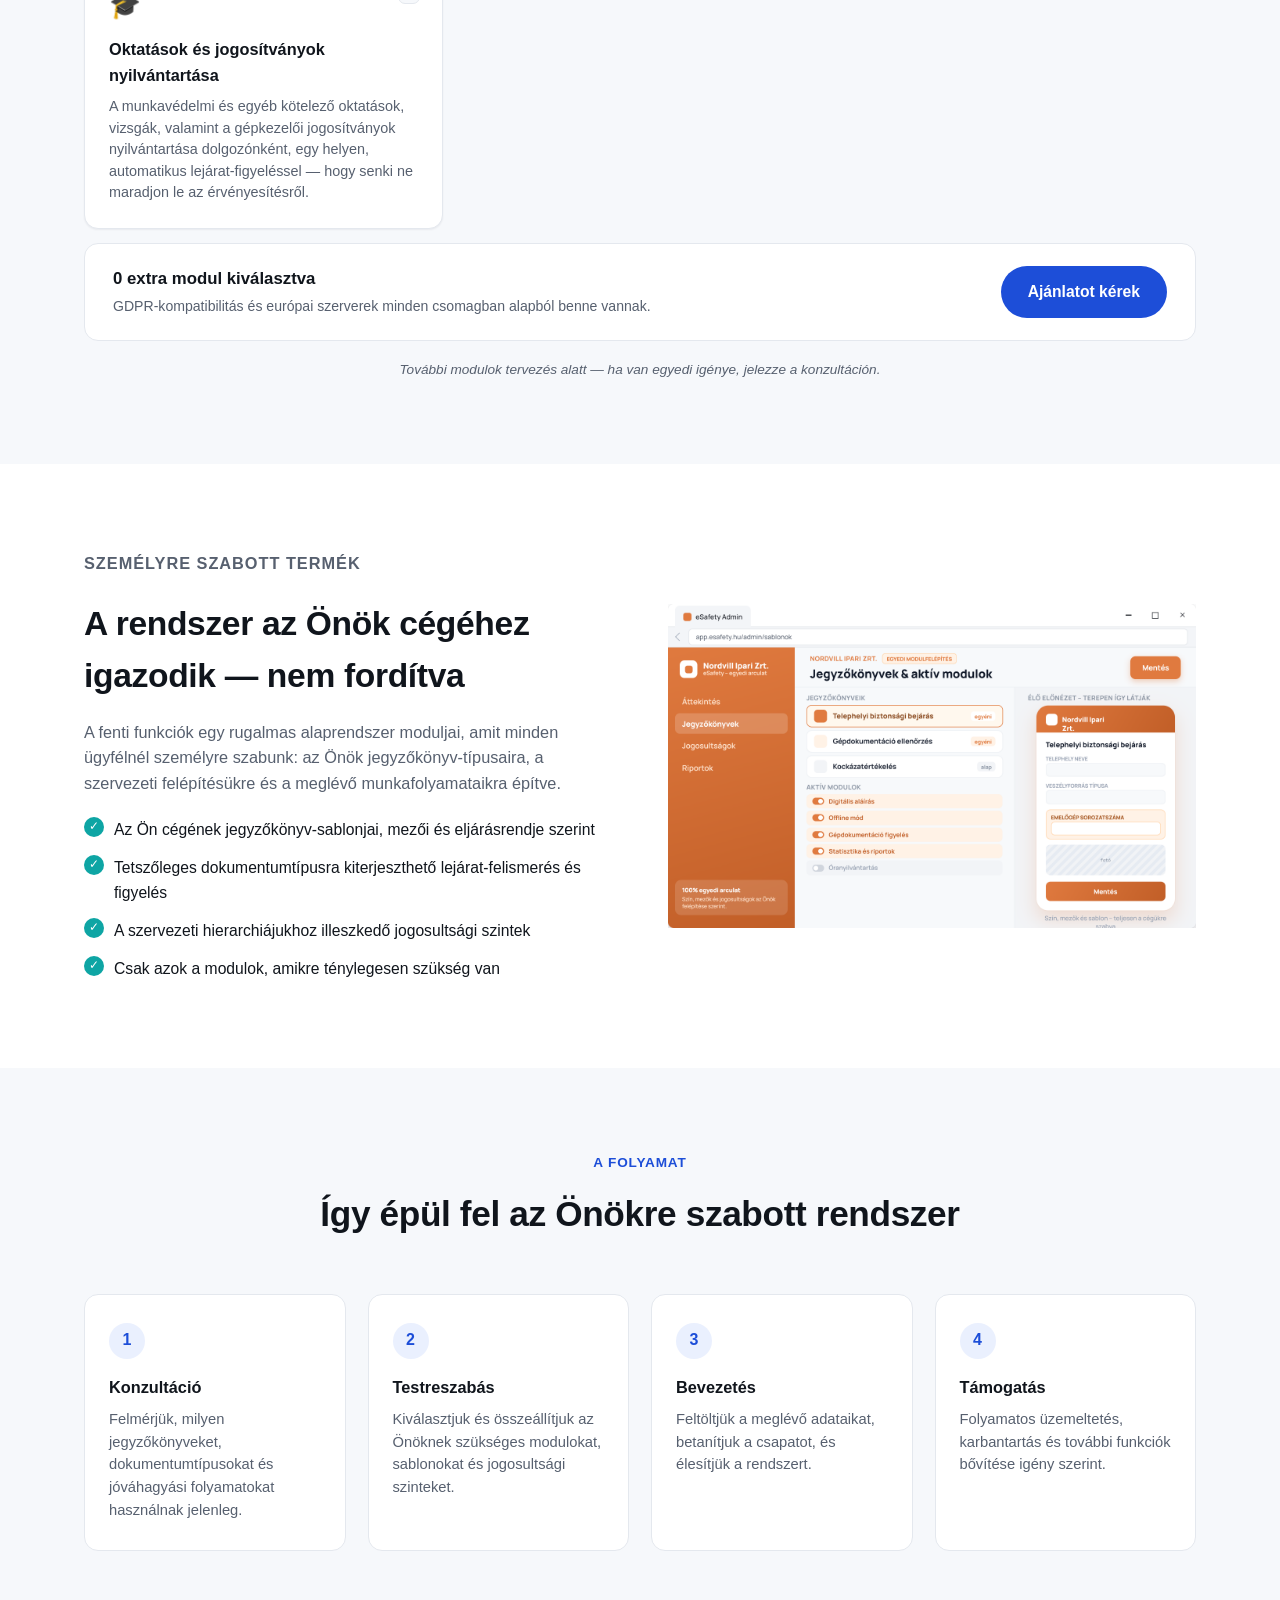
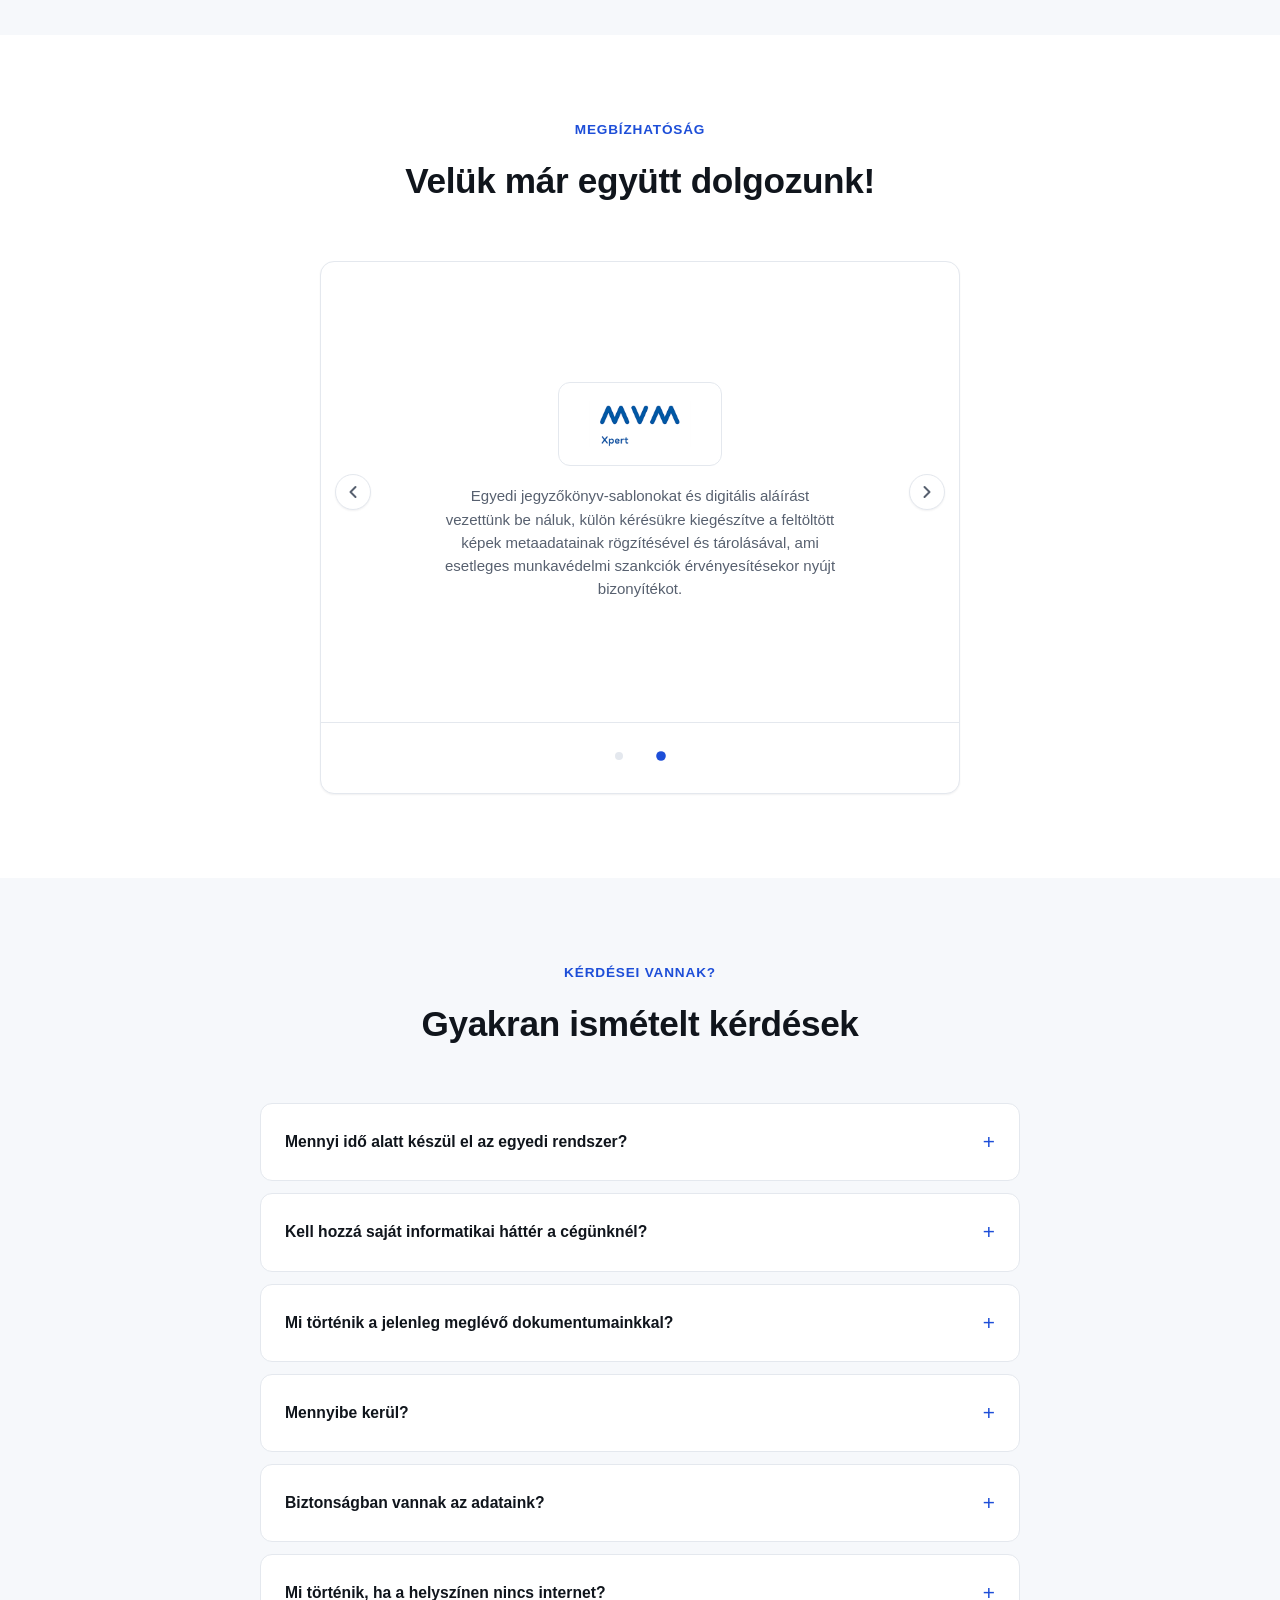
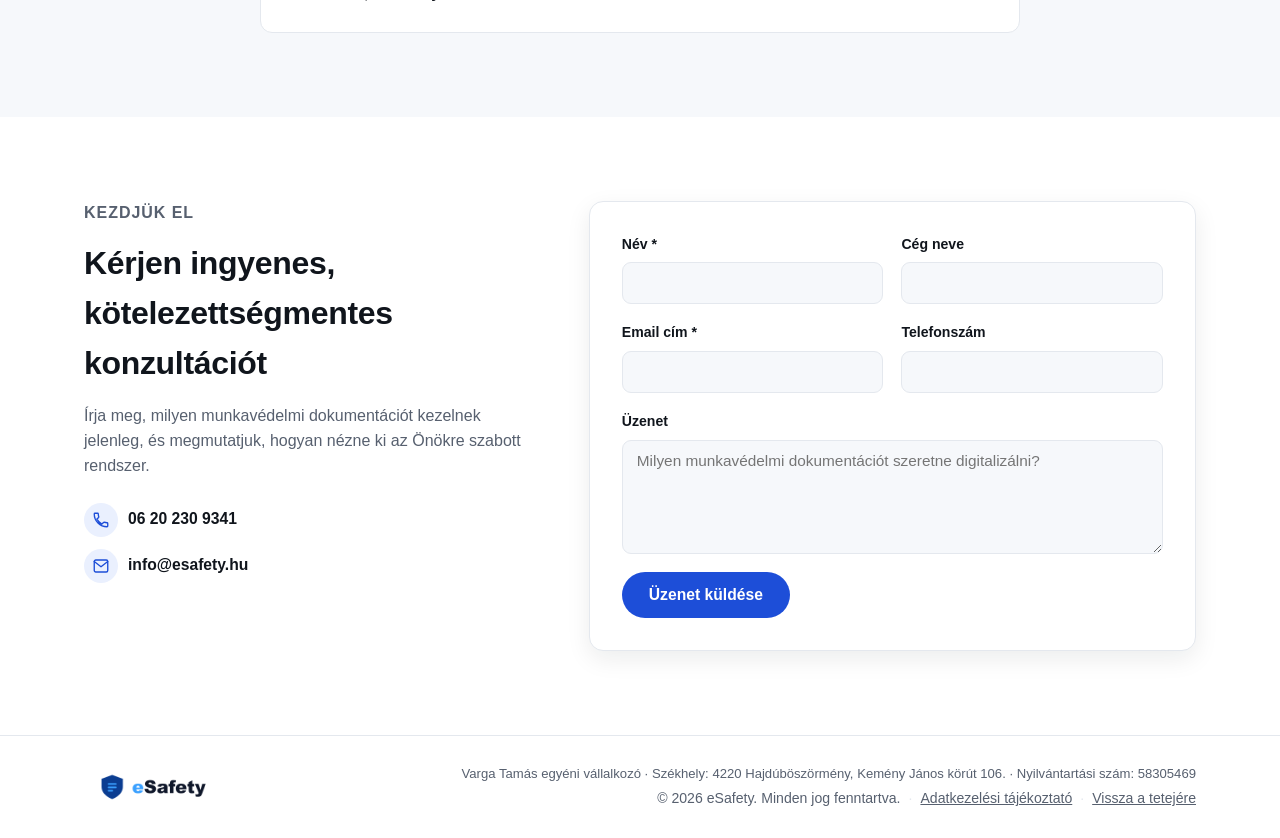
==== commit 5169b593: "Oktatások és jogosítványok modul leírásának pontosítása Co-Authored-By: Claude Sonnet 5 <noreply@ant" ====
--- a/index.html
+++ b/index.html
@@ -343,7 +343,7 @@
             <span class="module-check" aria-hidden="true"></span>
             <span class="module-icon" aria-hidden="true">🎓</span>
             <span class="module-title">Oktatások és jogosítványok nyilvántartása</span>
-            <span class="module-desc">A munkavédelmi és egyéb kötelező oktatások, vizsgák, valamint a vezetői engedélyek, gépkezelői jogosítványok és egyéb szakmai igazolványok nyilvántartása dolgozónként, egy helyen, automatikus lejárat-figyeléssel — hogy senki ne maradjon le az érvényesítésről.</span>
+            <span class="module-desc">A munkavédelmi és egyéb kötelező oktatások, vizsgák, valamint a gépkezelői jogosítványok nyilvántartása dolgozónként, egy helyen, automatikus lejárat-figyeléssel — hogy senki ne maradjon le az érvényesítésről.</span>
           </label>
 
         </div>
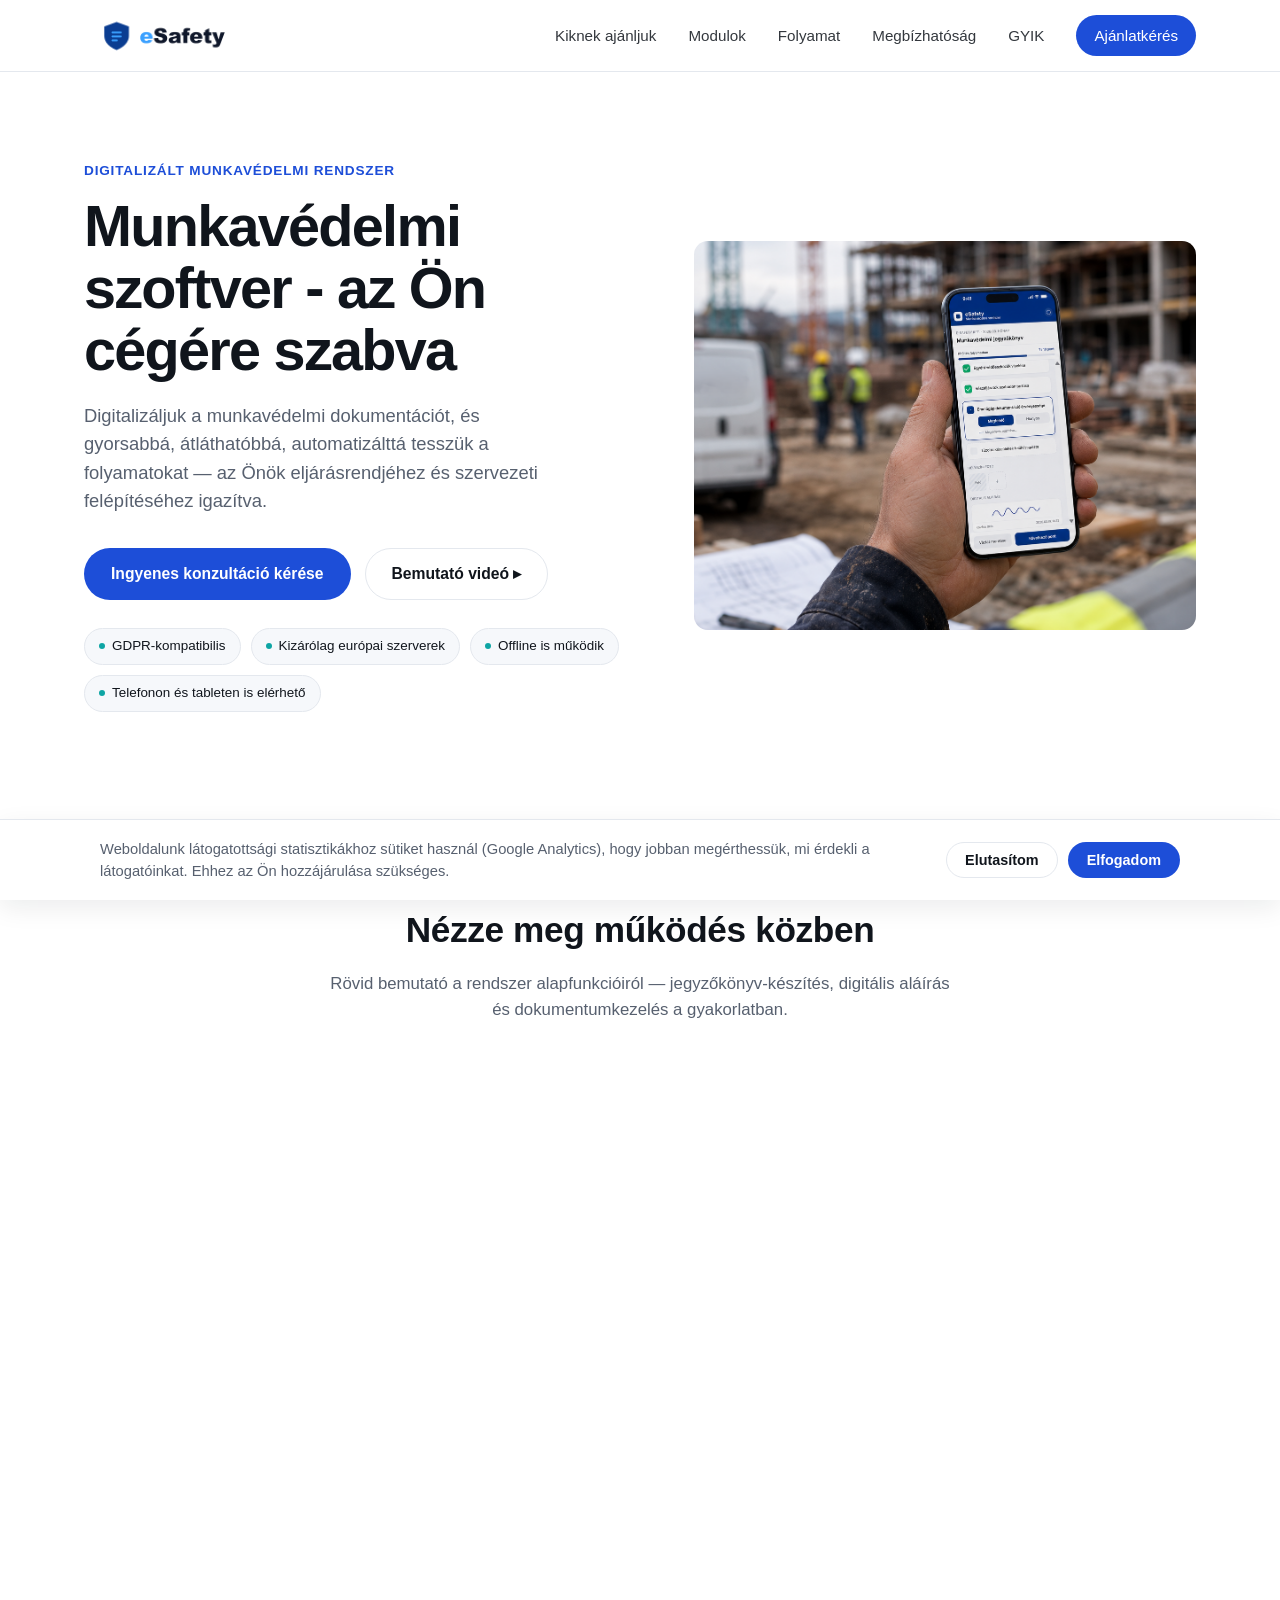
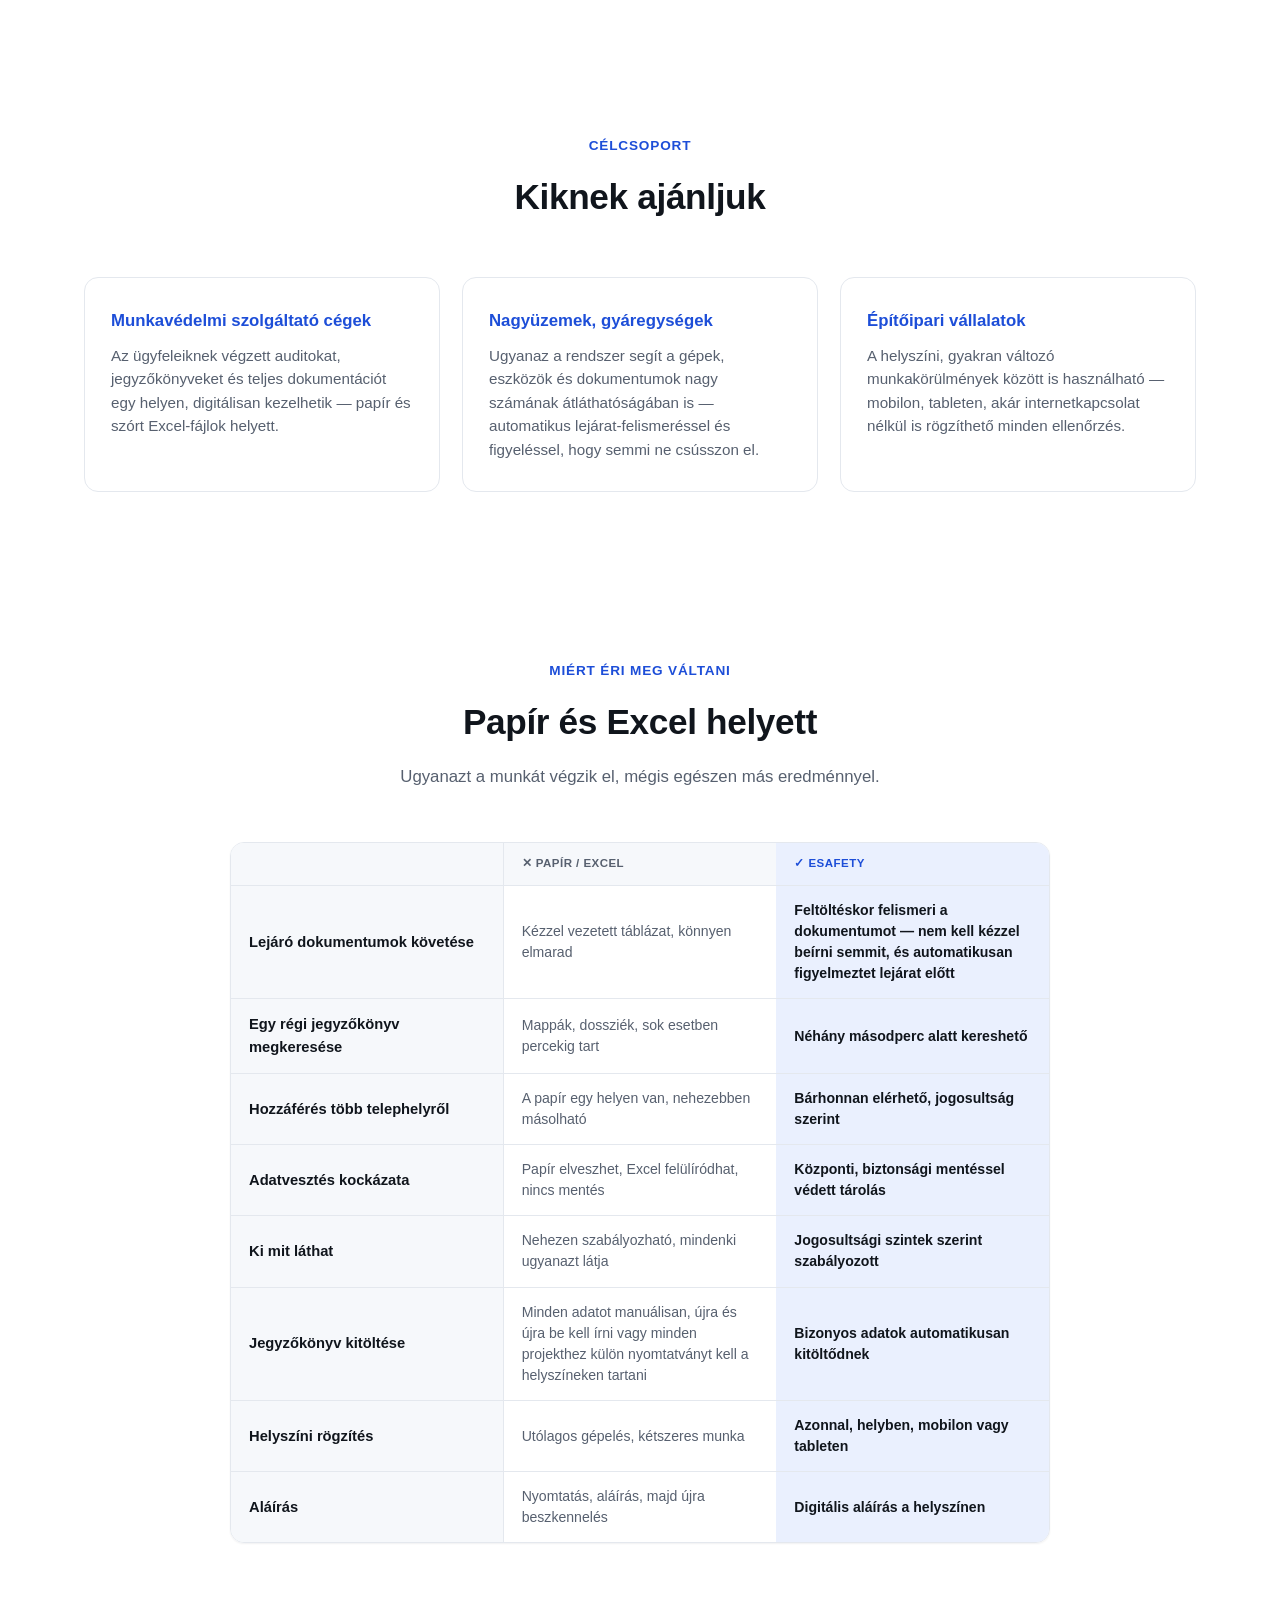
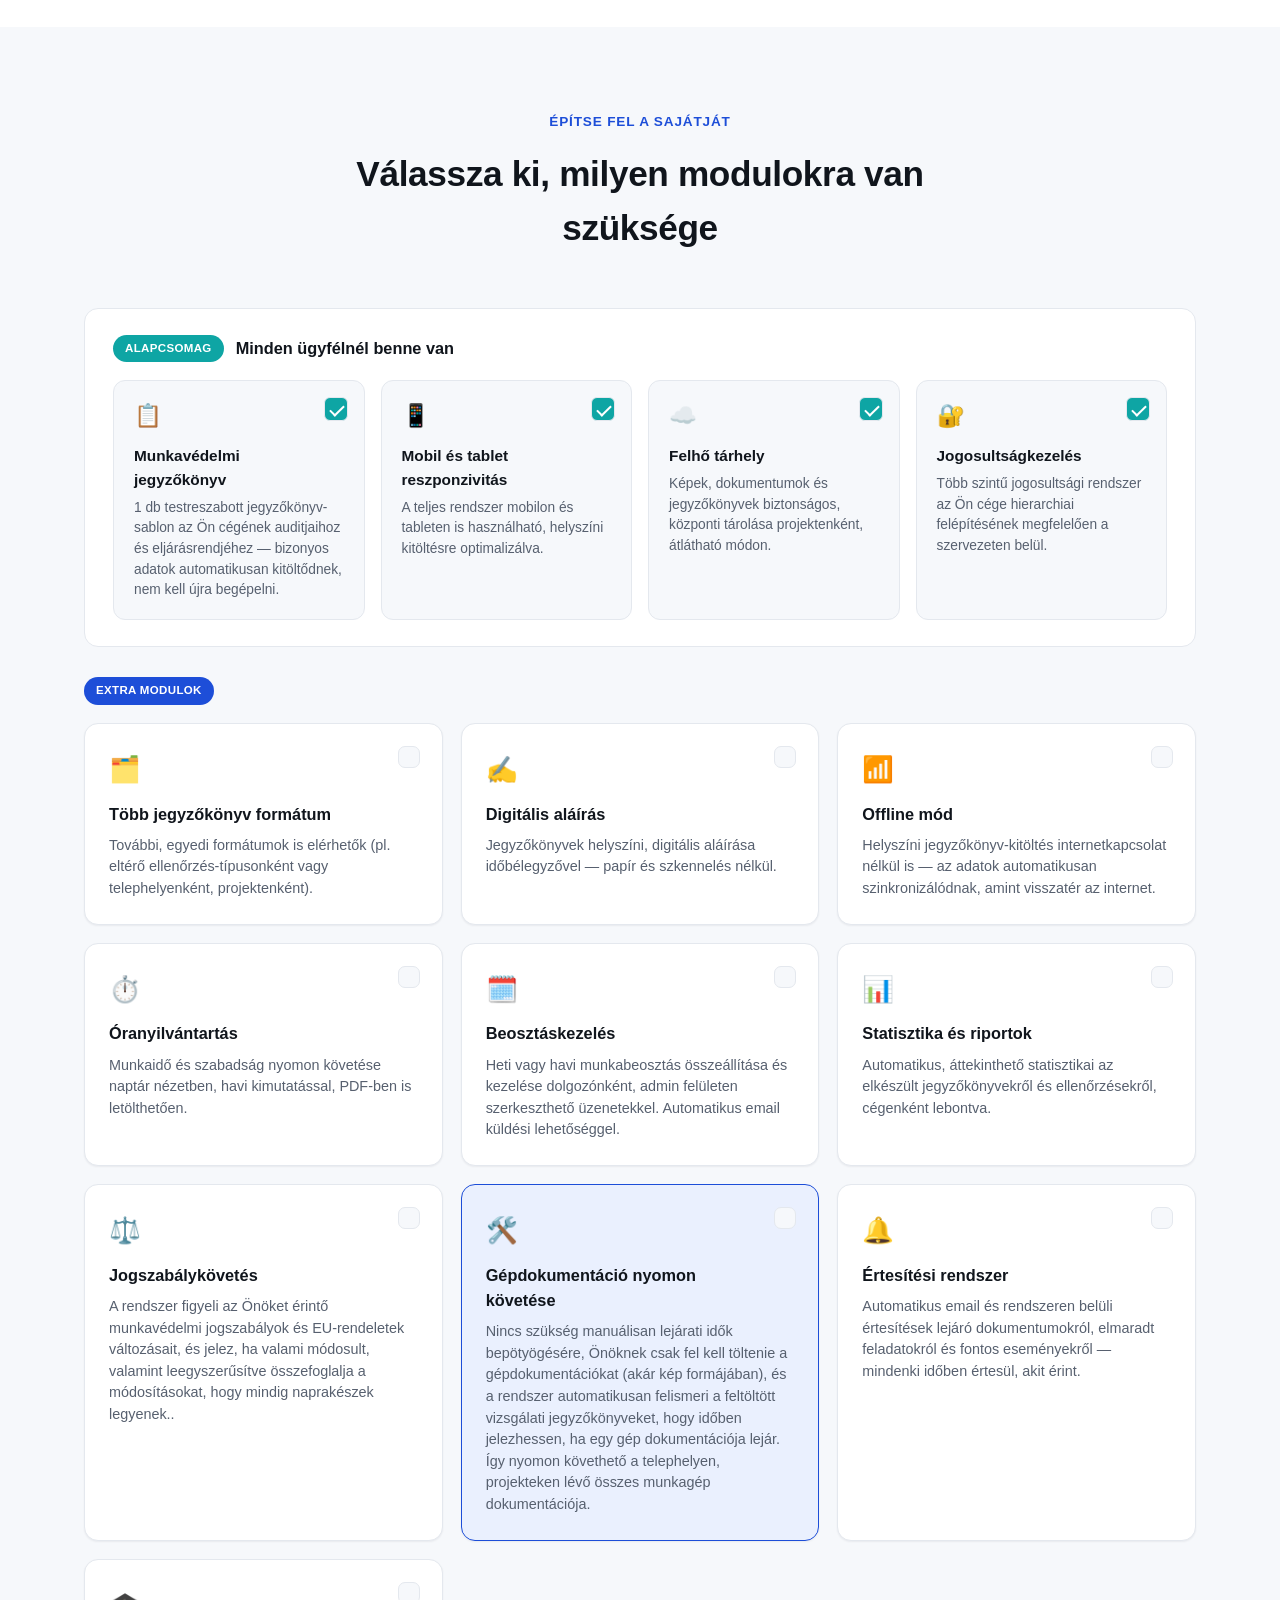
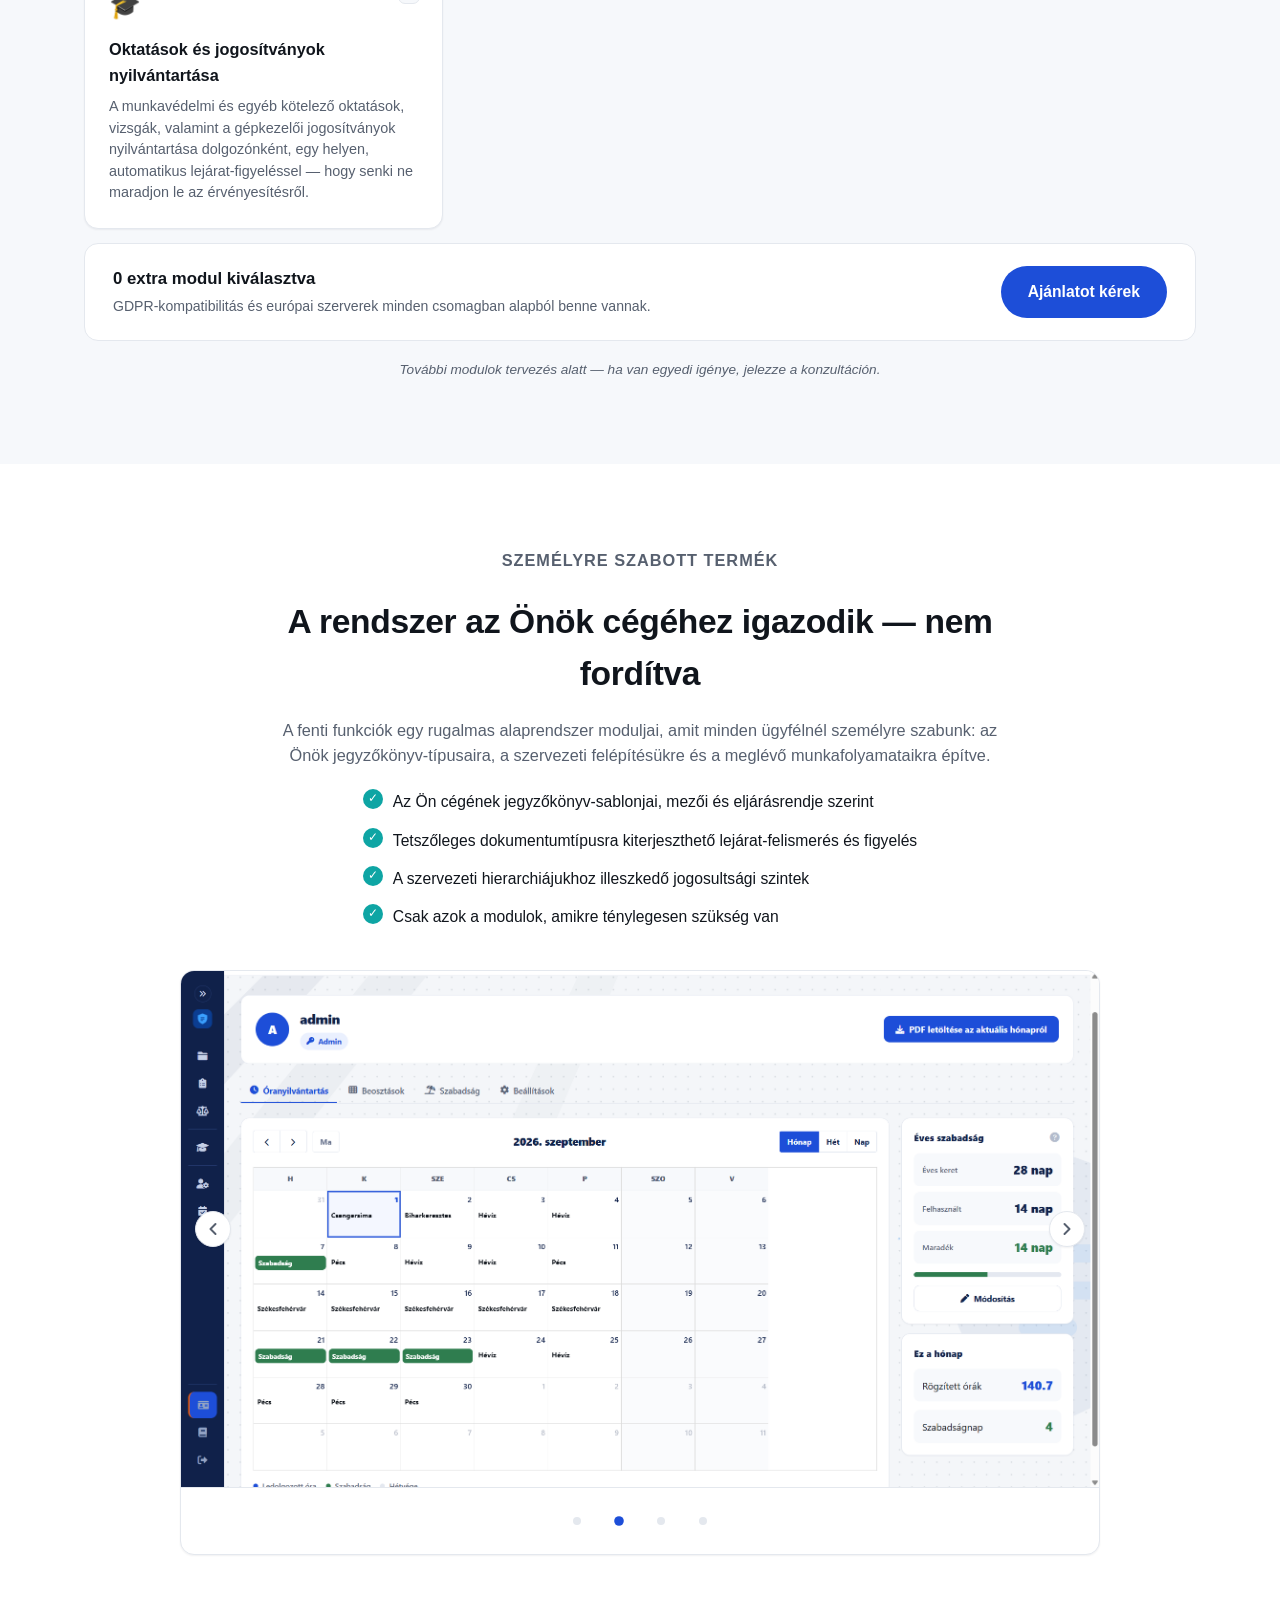
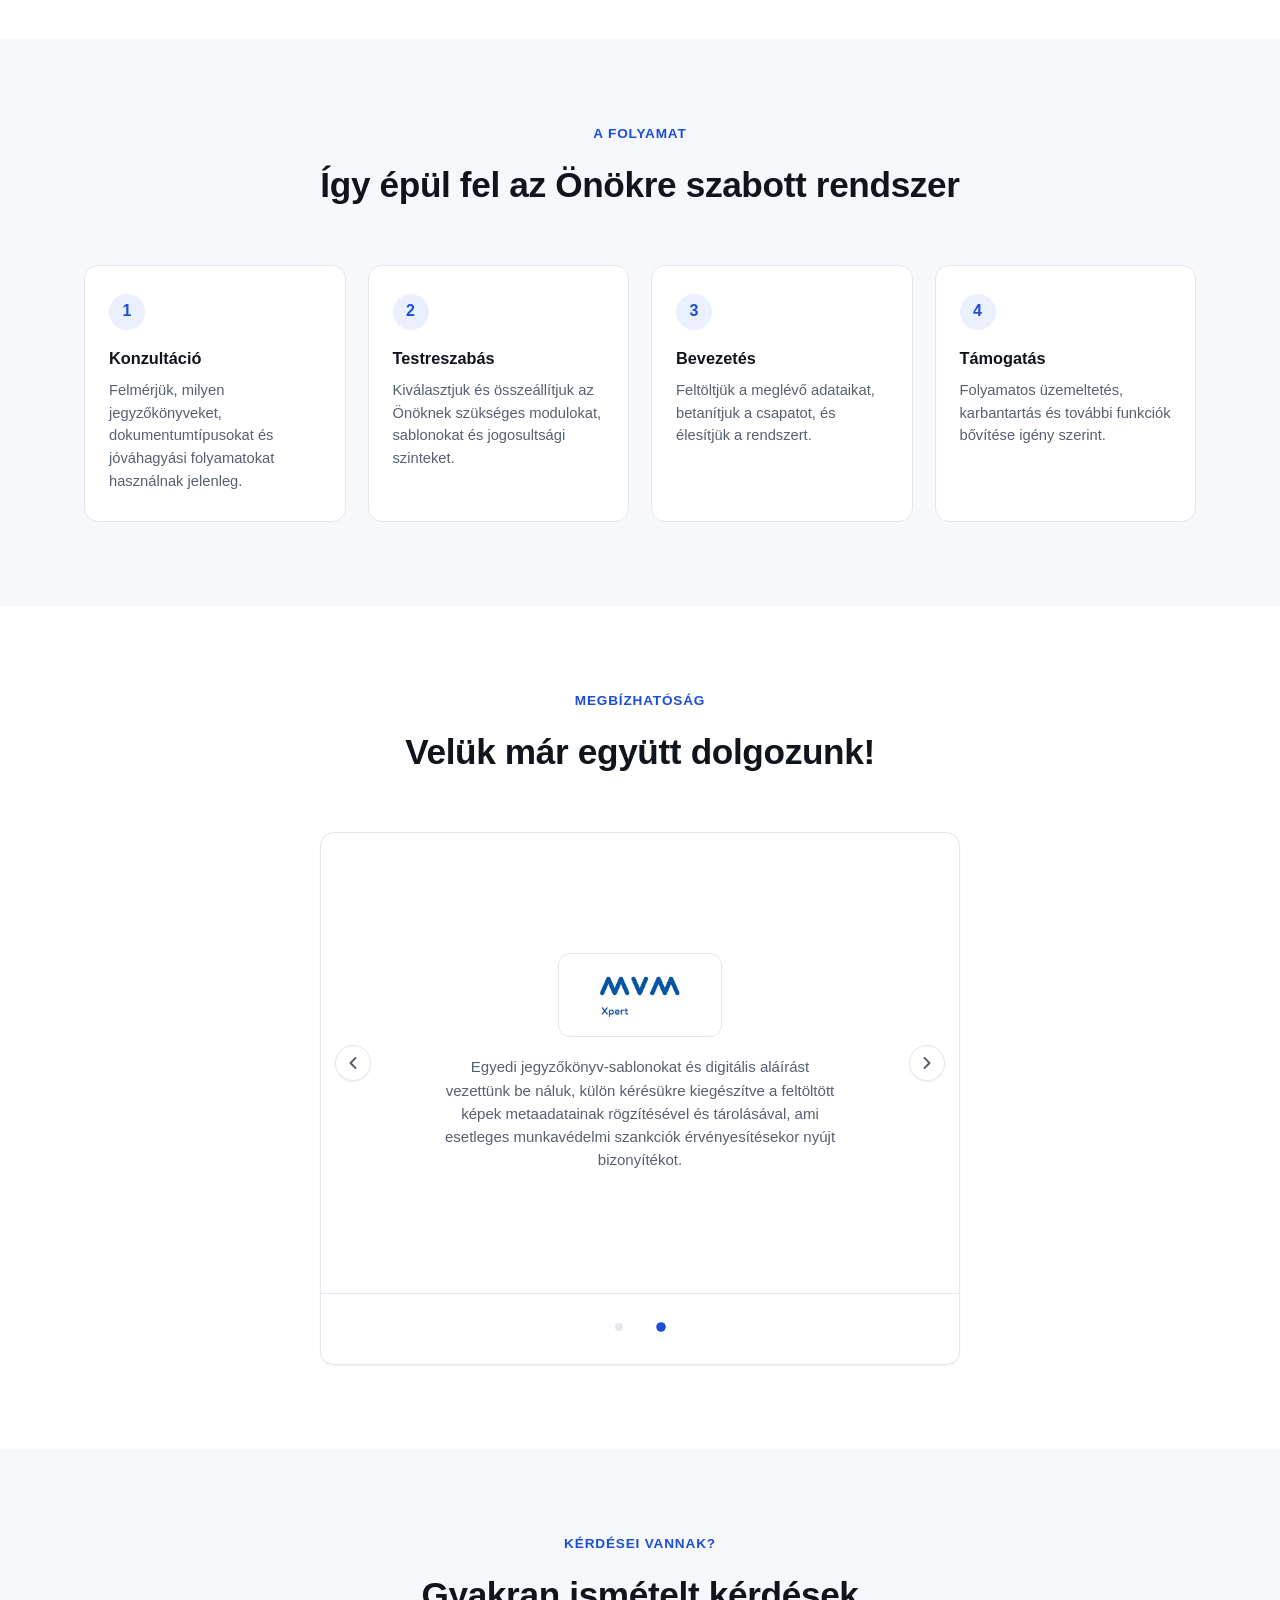
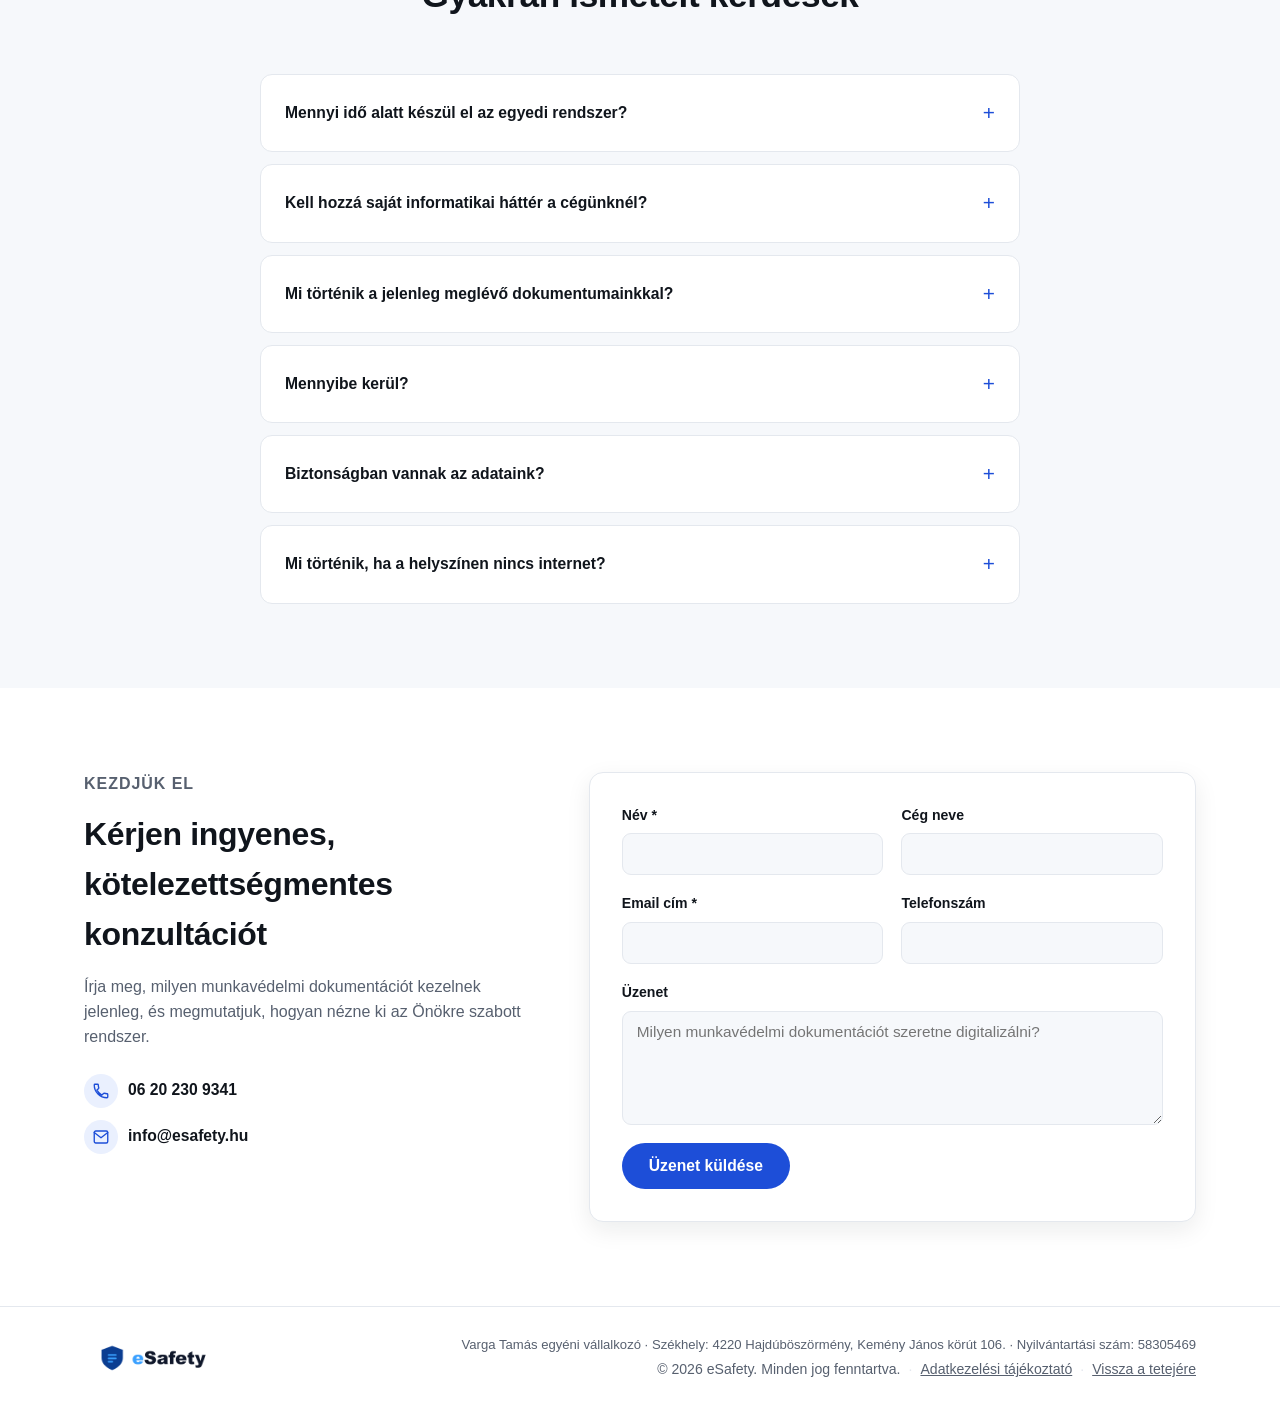
==== commit 4e789155: "Testreszabás szekció: statikus kép helyett lapozható, nagyítható képgaléria Középre igazított, telje" ====
--- a/index.html
+++ b/index.html
@@ -9,7 +9,7 @@
 <link rel="icon" type="image/png" sizes="32x32" href="assets/favicon-32.png">
 <link rel="icon" type="image/png" sizes="192x192" href="assets/favicon-192.png">
 <link rel="apple-touch-icon" sizes="192x192" href="assets/favicon-192.png">
-<link rel="stylesheet" href="style.css?v=33">
+<link rel="stylesheet" href="style.css?v=38">
 <!-- Google Analytics 4 — a tényleges mérés csak süti-hozzájárulás után indul el, lásd script.js -->
 <script async src="https://www.googletagmanager.com/gtag/js?id=G-BDTPJ7N1BB"></script>
 </head>
@@ -379,8 +379,35 @@
           <li>Csak azok a modulok, amikre ténylegesen szükség van</li>
         </ul>
       </div>
-      <div class="testreszabas-media">
-        <img src="assets/eSafety_admin_mockup.png" alt="eSafety admin felület testreszabási lehetőségei" class="testreszabas-image">
+      <div class="testreszabas-media testreszabas-media-full">
+        <div class="gallery-showcase" id="testreszabasGallery">
+          <div class="gallery-slide-viewport">
+            <div class="gallery-slide is-active">
+              <img src="assets/Screenshot_3.png" alt="eSafety rendszer képernyőkép 1" class="gallery-slide-image" tabindex="0" role="button" aria-label="Kép nagyítása">
+            </div>
+            <div class="gallery-slide">
+              <img src="assets/Screenshot_4.png" alt="eSafety rendszer képernyőkép 2" class="gallery-slide-image" tabindex="0" role="button" aria-label="Kép nagyítása">
+            </div>
+            <div class="gallery-slide">
+              <img src="assets/Screenshot_5.png" alt="eSafety rendszer képernyőkép 3" class="gallery-slide-image" tabindex="0" role="button" aria-label="Kép nagyítása">
+            </div>
+            <div class="gallery-slide">
+              <img src="assets/Screenshot_6.png" alt="eSafety rendszer képernyőkép 4" class="gallery-slide-image" tabindex="0" role="button" aria-label="Kép nagyítása">
+            </div>
+            <button type="button" class="gallery-nav gallery-nav-prev" aria-label="Előző képernyőkép">
+              <svg width="20" height="20" viewBox="0 0 24 24" fill="none" xmlns="http://www.w3.org/2000/svg"><path d="M15 6L9 12L15 18" stroke="currentColor" stroke-width="2.4" stroke-linecap="round" stroke-linejoin="round"/></svg>
+            </button>
+            <button type="button" class="gallery-nav gallery-nav-next" aria-label="Következő képernyőkép">
+              <svg width="20" height="20" viewBox="0 0 24 24" fill="none" xmlns="http://www.w3.org/2000/svg"><path d="M9 6L15 12L9 18" stroke="currentColor" stroke-width="2.4" stroke-linecap="round" stroke-linejoin="round"/></svg>
+            </button>
+          </div>
+          <div class="gallery-showcase-dots">
+            <button type="button" class="gallery-dot is-active" aria-label="1. képernyőkép megjelenítése"></button>
+            <button type="button" class="gallery-dot" aria-label="2. képernyőkép megjelenítése"></button>
+            <button type="button" class="gallery-dot" aria-label="3. képernyőkép megjelenítése"></button>
+            <button type="button" class="gallery-dot" aria-label="4. képernyőkép megjelenítése"></button>
+          </div>
+        </div>
       </div>
     </div>
   </section>
@@ -572,6 +599,19 @@
   </div>
 </footer>
 
+<div class="lightbox" id="lightbox" hidden role="dialog" aria-modal="true" aria-label="Kép nagyítva">
+  <button type="button" class="lightbox-close" id="lightboxClose" aria-label="Bezárás">
+    <svg width="22" height="22" viewBox="0 0 24 24" fill="none" xmlns="http://www.w3.org/2000/svg"><path d="M6 6L18 18M18 6L6 18" stroke="currentColor" stroke-width="2.2" stroke-linecap="round"/></svg>
+  </button>
+  <button type="button" class="lightbox-nav lightbox-nav-prev" id="lightboxPrev" aria-label="Előző kép">
+    <svg width="24" height="24" viewBox="0 0 24 24" fill="none" xmlns="http://www.w3.org/2000/svg"><path d="M15 6L9 12L15 18" stroke="currentColor" stroke-width="2.4" stroke-linecap="round" stroke-linejoin="round"/></svg>
+  </button>
+  <img src="" alt="" class="lightbox-image" id="lightboxImage">
+  <button type="button" class="lightbox-nav lightbox-nav-next" id="lightboxNext" aria-label="Következő kép">
+    <svg width="24" height="24" viewBox="0 0 24 24" fill="none" xmlns="http://www.w3.org/2000/svg"><path d="M9 6L15 12L9 18" stroke="currentColor" stroke-width="2.4" stroke-linecap="round" stroke-linejoin="round"/></svg>
+  </button>
+</div>
+
 <div class="cookie-banner" id="cookieBanner" hidden role="dialog" aria-live="polite" aria-label="Süti-hozzájárulás">
   <div class="cookie-banner-inner">
     <p class="cookie-banner-text">
@@ -584,6 +624,6 @@
   </div>
 </div>
 
-<script src="script.js?v=10"></script>
+<script src="script.js?v=12"></script>
 </body>
 </html>
--- a/style.css
+++ b/style.css
@@ -697,10 +697,31 @@
 
 /* ---------- Testreszabás ---------- */
 .testreszabas-inner {
-  display: grid;
-  grid-template-columns: 1fr 1fr;
-  gap: 56px;
-  align-items: center;
+  display: flex;
+  flex-direction: column;
+  align-items: center;
+  gap: 40px;
+  text-align: center;
+}
+
+.testreszabas-text {
+  max-width: 720px;
+  margin: 0 auto;
+}
+
+.testreszabas-text .checklist {
+  text-align: left;
+  display: inline-flex;
+  margin: 0 auto;
+}
+
+.testreszabas-media-full {
+  width: 100%;
+}
+
+.testreszabas-media-full .gallery-showcase {
+  max-width: 920px;
+  margin: 0 auto;
 }
 
 .testreszabas-text h2 { font-size: clamp(1.6rem, 3vw, 2.1rem); margin: 0 0 18px; letter-spacing: -0.01em; }
@@ -746,171 +767,10 @@
   border-radius: var(--radius);
 }
 
-/* ---------- Audience ---------- */
-.audience-grid {
-  display: grid;
-  grid-template-columns: repeat(3, 1fr);
-  gap: 22px;
-}
-
-.audience-card {
-  padding: 30px 26px;
-  border-radius: var(--radius);
-  border: 1px solid var(--color-border);
-  background: var(--color-bg);
-}
-
-.audience-card h3 {
-  font-size: 1.05rem;
-  margin: 0 0 10px;
-  color: var(--color-primary);
-}
-
-.audience-card p {
-  margin: 0;
-  color: var(--color-text-muted);
-  font-size: 0.95rem;
-}
-
-/* ---------- Compare list (Papír/Excel vs eSafety) ---------- */
-.compare-list {
-  max-width: 820px;
-  margin: 0 auto;
+/* ---------- Gallery showcase (Testreszabás) ---------- */
+.gallery-showcase {
   display: flex;
   flex-direction: column;
-  border: 1px solid var(--color-border);
-  border-radius: var(--radius);
-  overflow: hidden;
-  box-shadow: var(--shadow-sm);
-}
-
-.compare-row-head {
-  background: var(--color-bg-alt);
-}
-
-.compare-row-head .compare-col {
-  padding: 12px 18px;
-  font-size: 0.72rem;
-  font-weight: 700;
-  text-transform: uppercase;
-  letter-spacing: 0.04em;
-  color: var(--color-text-muted);
-}
-
-.compare-row-head .compare-col-pro {
-  color: var(--color-primary);
-}
-
-.compare-row {
-  display: grid;
-  grid-template-columns: 1fr 1fr 1fr;
-  gap: 0;
-  align-items: stretch;
-  border-bottom: 1px solid var(--color-border);
-}
-
-.compare-row:last-child {
-  border-bottom: none;
-}
-
-.compare-row-title {
-  display: flex;
-  align-items: center;
-  padding: 14px 18px;
-  font-weight: 600;
-  font-size: 0.92rem;
-  color: var(--color-text);
-  background: var(--color-bg-alt);
-  border-right: 1px solid var(--color-border);
-}
-
-.compare-col {
-  display: flex;
-  flex-direction: column;
-  justify-content: center;
-  gap: 4px;
-  padding: 14px 18px;
-}
-
-.compare-col:first-of-type {
-  border-right: 1px solid var(--color-border);
-}
-
-.compare-col-label {
-  display: none;
-}
-
-.compare-col-text {
-  font-size: 0.88rem;
-  line-height: 1.5;
-}
-
-.compare-col-con {
-  background: transparent;
-}
-
-.compare-col-con .compare-col-text {
-  color: var(--color-text-muted);
-}
-
-.compare-col-pro {
-  background: var(--color-primary-tint);
-}
-
-.compare-col-pro .compare-col-label {
-  color: var(--color-primary);
-}
-
-.compare-col-pro .compare-col-text {
-  color: var(--color-text);
-  font-weight: 600;
-}
-
-/* ---------- Process (Hogyan működik) ---------- */
-.process-grid {
-  display: grid;
-  grid-template-columns: repeat(4, 1fr);
-  gap: 22px;
-}
-
-.process-card {
-  padding: 28px 24px;
-  border-radius: var(--radius);
-  border: 1px solid var(--color-border);
-  background: var(--color-bg);
-}
-
-.process-number {
-  width: 36px;
-  height: 36px;
-  border-radius: 50%;
-  background: var(--color-primary-tint);
-  color: var(--color-primary);
-  font-weight: 700;
-  font-size: 1rem;
-  display: flex;
-  align-items: center;
-  justify-content: center;
-  margin-bottom: 16px;
-}
-
-.process-card h3 {
-  font-size: 1.02rem;
-  margin: 0 0 8px;
-}
-
-.process-card p {
-  margin: 0;
-  color: var(--color-text-muted);
-  font-size: 0.92rem;
-}
-
-/* ---------- Client showcase (Miért bízhat bennünk) ---------- */
-.client-showcase {
-  display: flex;
-  flex-direction: column;
-  max-width: 640px;
-  margin: 0 auto;
   border-radius: var(--radius);
   background: var(--color-bg);
   border: 1.5px solid var(--color-border);
@@ -918,12 +778,32 @@
   overflow: hidden;
 }
 
-.client-slide-viewport {
+.gallery-slide-viewport {
   position: relative;
-  min-height: 460px;
-}
-
-.client-nav {
+  aspect-ratio: 16 / 9;
+}
+
+.gallery-slide {
+  position: absolute;
+  inset: 0;
+  opacity: 0;
+  transition: opacity 0.6s ease;
+  pointer-events: none;
+}
+
+.gallery-slide.is-active {
+  opacity: 1;
+  pointer-events: auto;
+}
+
+.gallery-slide-image {
+  width: 100%;
+  height: 100%;
+  object-fit: cover;
+  cursor: zoom-in;
+}
+
+.gallery-nav {
   position: absolute;
   z-index: 3;
   top: 50%;
@@ -943,64 +823,25 @@
   transition: background 0.15s ease, color 0.15s ease, border-color 0.15s ease;
 }
 
-.client-nav:hover {
+.gallery-nav:hover {
   background: var(--color-primary-tint);
   border-color: var(--color-primary);
   color: var(--color-primary);
 }
 
-.client-nav-prev { left: 14px; }
-.client-nav-next { right: 14px; }
-
-.client-slide {
-  position: absolute;
-  inset: 0;
-  display: flex;
-  flex-direction: column;
-  align-items: center;
-  justify-content: center;
-  text-align: center;
-  gap: 18px;
-  padding: 40px 56px;
-  opacity: 0;
-  transition: opacity 0.6s ease;
-  pointer-events: none;
-}
-
-.client-slide.is-active {
-  opacity: 1;
-  pointer-events: auto;
-}
-
-.client-card-logo {
-  height: 84px;
-  width: auto;
-  max-width: 320px;
-  padding: 18px 30px;
-  background: #ffffff;
-  border: 1px solid var(--color-border);
-  border-radius: 12px;
-  object-fit: contain;
-}
-
-.client-card-desc {
-  margin: 0;
-  color: var(--color-text-muted);
-  font-size: 0.94rem;
-  line-height: 1.55;
-  max-width: 48ch;
-}
-
-.client-showcase-dots {
+.gallery-nav-prev { left: 14px; }
+.gallery-nav-next { right: 14px; }
+
+.gallery-showcase-dots {
   flex-shrink: 0;
   display: flex;
   justify-content: center;
   gap: 8px;
-  padding: 16px 0 20px;
+  padding: 16px 0;
   border-top: 1px solid var(--color-border);
 }
 
-.client-dot {
+.gallery-dot {
   -webkit-appearance: none;
   appearance: none;
   display: flex;
@@ -1018,6 +859,370 @@
   cursor: pointer;
 }
 
+.gallery-dot::before {
+  content: "";
+  display: block;
+  width: 8px;
+  height: 8px;
+  border-radius: 50%;
+  background-color: var(--color-border);
+  transition: background-color 0.3s ease, transform 0.3s ease;
+}
+
+.gallery-dot:hover::before {
+  background-color: var(--color-text-muted);
+}
+
+.gallery-dot:focus-visible {
+  outline: 2px solid var(--color-primary);
+  outline-offset: 2px;
+}
+
+.gallery-dot.is-active::before {
+  background-color: var(--color-primary);
+  transform: scale(1.2);
+}
+
+/* ---------- Lightbox ---------- */
+.lightbox {
+  position: fixed;
+  inset: 0;
+  z-index: 1000;
+  align-items: center;
+  justify-content: center;
+  background: rgba(8, 10, 16, 0.92);
+  padding: 60px;
+}
+
+.lightbox:not([hidden]) {
+  display: flex;
+}
+
+.lightbox-image {
+  max-width: 100%;
+  max-height: 100%;
+  border-radius: 8px;
+  box-shadow: var(--shadow-md, 0 20px 60px rgba(0, 0, 0, 0.5));
+}
+
+.lightbox-close,
+.lightbox-nav {
+  position: fixed;
+  z-index: 1001;
+  display: flex;
+  align-items: center;
+  justify-content: center;
+  border: 1px solid rgba(255, 255, 255, 0.25);
+  border-radius: 50%;
+  background: rgba(255, 255, 255, 0.08);
+  color: #fff;
+  cursor: pointer;
+  transition: background 0.15s ease, border-color 0.15s ease;
+}
+
+.lightbox-close:hover,
+.lightbox-nav:hover {
+  background: rgba(255, 255, 255, 0.2);
+  border-color: rgba(255, 255, 255, 0.5);
+}
+
+.lightbox-close {
+  top: 20px;
+  right: 20px;
+  width: 42px;
+  height: 42px;
+}
+
+.lightbox-nav {
+  top: 50%;
+  transform: translateY(-50%);
+  width: 48px;
+  height: 48px;
+}
+
+.lightbox-nav-prev { left: 20px; }
+.lightbox-nav-next { right: 20px; }
+
+@media (max-width: 640px) {
+  .lightbox { padding: 20px; }
+  .lightbox-nav { width: 40px; height: 40px; }
+  .lightbox-nav-prev { left: 8px; }
+  .lightbox-nav-next { right: 8px; }
+  .lightbox-close { top: 10px; right: 10px; }
+}
+
+/* ---------- Audience ---------- */
+.audience-grid {
+  display: grid;
+  grid-template-columns: repeat(3, 1fr);
+  gap: 22px;
+}
+
+.audience-card {
+  padding: 30px 26px;
+  border-radius: var(--radius);
+  border: 1px solid var(--color-border);
+  background: var(--color-bg);
+}
+
+.audience-card h3 {
+  font-size: 1.05rem;
+  margin: 0 0 10px;
+  color: var(--color-primary);
+}
+
+.audience-card p {
+  margin: 0;
+  color: var(--color-text-muted);
+  font-size: 0.95rem;
+}
+
+/* ---------- Compare list (Papír/Excel vs eSafety) ---------- */
+.compare-list {
+  max-width: 820px;
+  margin: 0 auto;
+  display: flex;
+  flex-direction: column;
+  border: 1px solid var(--color-border);
+  border-radius: var(--radius);
+  overflow: hidden;
+  box-shadow: var(--shadow-sm);
+}
+
+.compare-row-head {
+  background: var(--color-bg-alt);
+}
+
+.compare-row-head .compare-col {
+  padding: 12px 18px;
+  font-size: 0.72rem;
+  font-weight: 700;
+  text-transform: uppercase;
+  letter-spacing: 0.04em;
+  color: var(--color-text-muted);
+}
+
+.compare-row-head .compare-col-pro {
+  color: var(--color-primary);
+}
+
+.compare-row {
+  display: grid;
+  grid-template-columns: 1fr 1fr 1fr;
+  gap: 0;
+  align-items: stretch;
+  border-bottom: 1px solid var(--color-border);
+}
+
+.compare-row:last-child {
+  border-bottom: none;
+}
+
+.compare-row-title {
+  display: flex;
+  align-items: center;
+  padding: 14px 18px;
+  font-weight: 600;
+  font-size: 0.92rem;
+  color: var(--color-text);
+  background: var(--color-bg-alt);
+  border-right: 1px solid var(--color-border);
+}
+
+.compare-col {
+  display: flex;
+  flex-direction: column;
+  justify-content: center;
+  gap: 4px;
+  padding: 14px 18px;
+}
+
+.compare-col:first-of-type {
+  border-right: 1px solid var(--color-border);
+}
+
+.compare-col-label {
+  display: none;
+}
+
+.compare-col-text {
+  font-size: 0.88rem;
+  line-height: 1.5;
+}
+
+.compare-col-con {
+  background: transparent;
+}
+
+.compare-col-con .compare-col-text {
+  color: var(--color-text-muted);
+}
+
+.compare-col-pro {
+  background: var(--color-primary-tint);
+}
+
+.compare-col-pro .compare-col-label {
+  color: var(--color-primary);
+}
+
+.compare-col-pro .compare-col-text {
+  color: var(--color-text);
+  font-weight: 600;
+}
+
+/* ---------- Process (Hogyan működik) ---------- */
+.process-grid {
+  display: grid;
+  grid-template-columns: repeat(4, 1fr);
+  gap: 22px;
+}
+
+.process-card {
+  padding: 28px 24px;
+  border-radius: var(--radius);
+  border: 1px solid var(--color-border);
+  background: var(--color-bg);
+}
+
+.process-number {
+  width: 36px;
+  height: 36px;
+  border-radius: 50%;
+  background: var(--color-primary-tint);
+  color: var(--color-primary);
+  font-weight: 700;
+  font-size: 1rem;
+  display: flex;
+  align-items: center;
+  justify-content: center;
+  margin-bottom: 16px;
+}
+
+.process-card h3 {
+  font-size: 1.02rem;
+  margin: 0 0 8px;
+}
+
+.process-card p {
+  margin: 0;
+  color: var(--color-text-muted);
+  font-size: 0.92rem;
+}
+
+/* ---------- Client showcase (Miért bízhat bennünk) ---------- */
+.client-showcase {
+  display: flex;
+  flex-direction: column;
+  max-width: 640px;
+  margin: 0 auto;
+  border-radius: var(--radius);
+  background: var(--color-bg);
+  border: 1.5px solid var(--color-border);
+  box-shadow: var(--shadow-sm);
+  overflow: hidden;
+}
+
+.client-slide-viewport {
+  position: relative;
+  min-height: 460px;
+}
+
+.client-nav {
+  position: absolute;
+  z-index: 3;
+  top: 50%;
+  transform: translateY(-50%);
+  display: flex;
+  align-items: center;
+  justify-content: center;
+  width: 36px;
+  height: 36px;
+  padding: 0;
+  border: 1px solid var(--color-border);
+  border-radius: 50%;
+  background: var(--color-bg);
+  color: var(--color-text-muted);
+  box-shadow: var(--shadow-sm);
+  cursor: pointer;
+  transition: background 0.15s ease, color 0.15s ease, border-color 0.15s ease;
+}
+
+.client-nav:hover {
+  background: var(--color-primary-tint);
+  border-color: var(--color-primary);
+  color: var(--color-primary);
+}
+
+.client-nav-prev { left: 14px; }
+.client-nav-next { right: 14px; }
+
+.client-slide {
+  position: absolute;
+  inset: 0;
+  display: flex;
+  flex-direction: column;
+  align-items: center;
+  justify-content: center;
+  text-align: center;
+  gap: 18px;
+  padding: 40px 56px;
+  opacity: 0;
+  transition: opacity 0.6s ease;
+  pointer-events: none;
+}
+
+.client-slide.is-active {
+  opacity: 1;
+  pointer-events: auto;
+}
+
+.client-card-logo {
+  height: 84px;
+  width: auto;
+  max-width: 320px;
+  padding: 18px 30px;
+  background: #ffffff;
+  border: 1px solid var(--color-border);
+  border-radius: 12px;
+  object-fit: contain;
+}
+
+.client-card-desc {
+  margin: 0;
+  color: var(--color-text-muted);
+  font-size: 0.94rem;
+  line-height: 1.55;
+  max-width: 48ch;
+}
+
+.client-showcase-dots {
+  flex-shrink: 0;
+  display: flex;
+  justify-content: center;
+  gap: 8px;
+  padding: 16px 0 20px;
+  border-top: 1px solid var(--color-border);
+}
+
+.client-dot {
+  -webkit-appearance: none;
+  appearance: none;
+  display: flex;
+  align-items: center;
+  justify-content: center;
+  width: 34px;
+  height: 34px;
+  padding: 0;
+  margin: 0;
+  font-size: 0;
+  line-height: 0;
+  background: transparent;
+  border: none;
+  border-radius: 50%;
+  cursor: pointer;
+}
+
 .client-dot::before {
   content: "";
   display: block;
@@ -1345,12 +1550,9 @@
 /* ---------- Responsive ---------- */
 @media (max-width: 900px) {
   .hero-inner,
-  .testreszabas-inner,
   .contact-inner {
     grid-template-columns: 1fr;
   }
-
-  .testreszabas-media { order: -1; }
 
   .feature-grid { grid-template-columns: repeat(2, 1fr); }
   .module-grid { grid-template-columns: repeat(2, 1fr); }
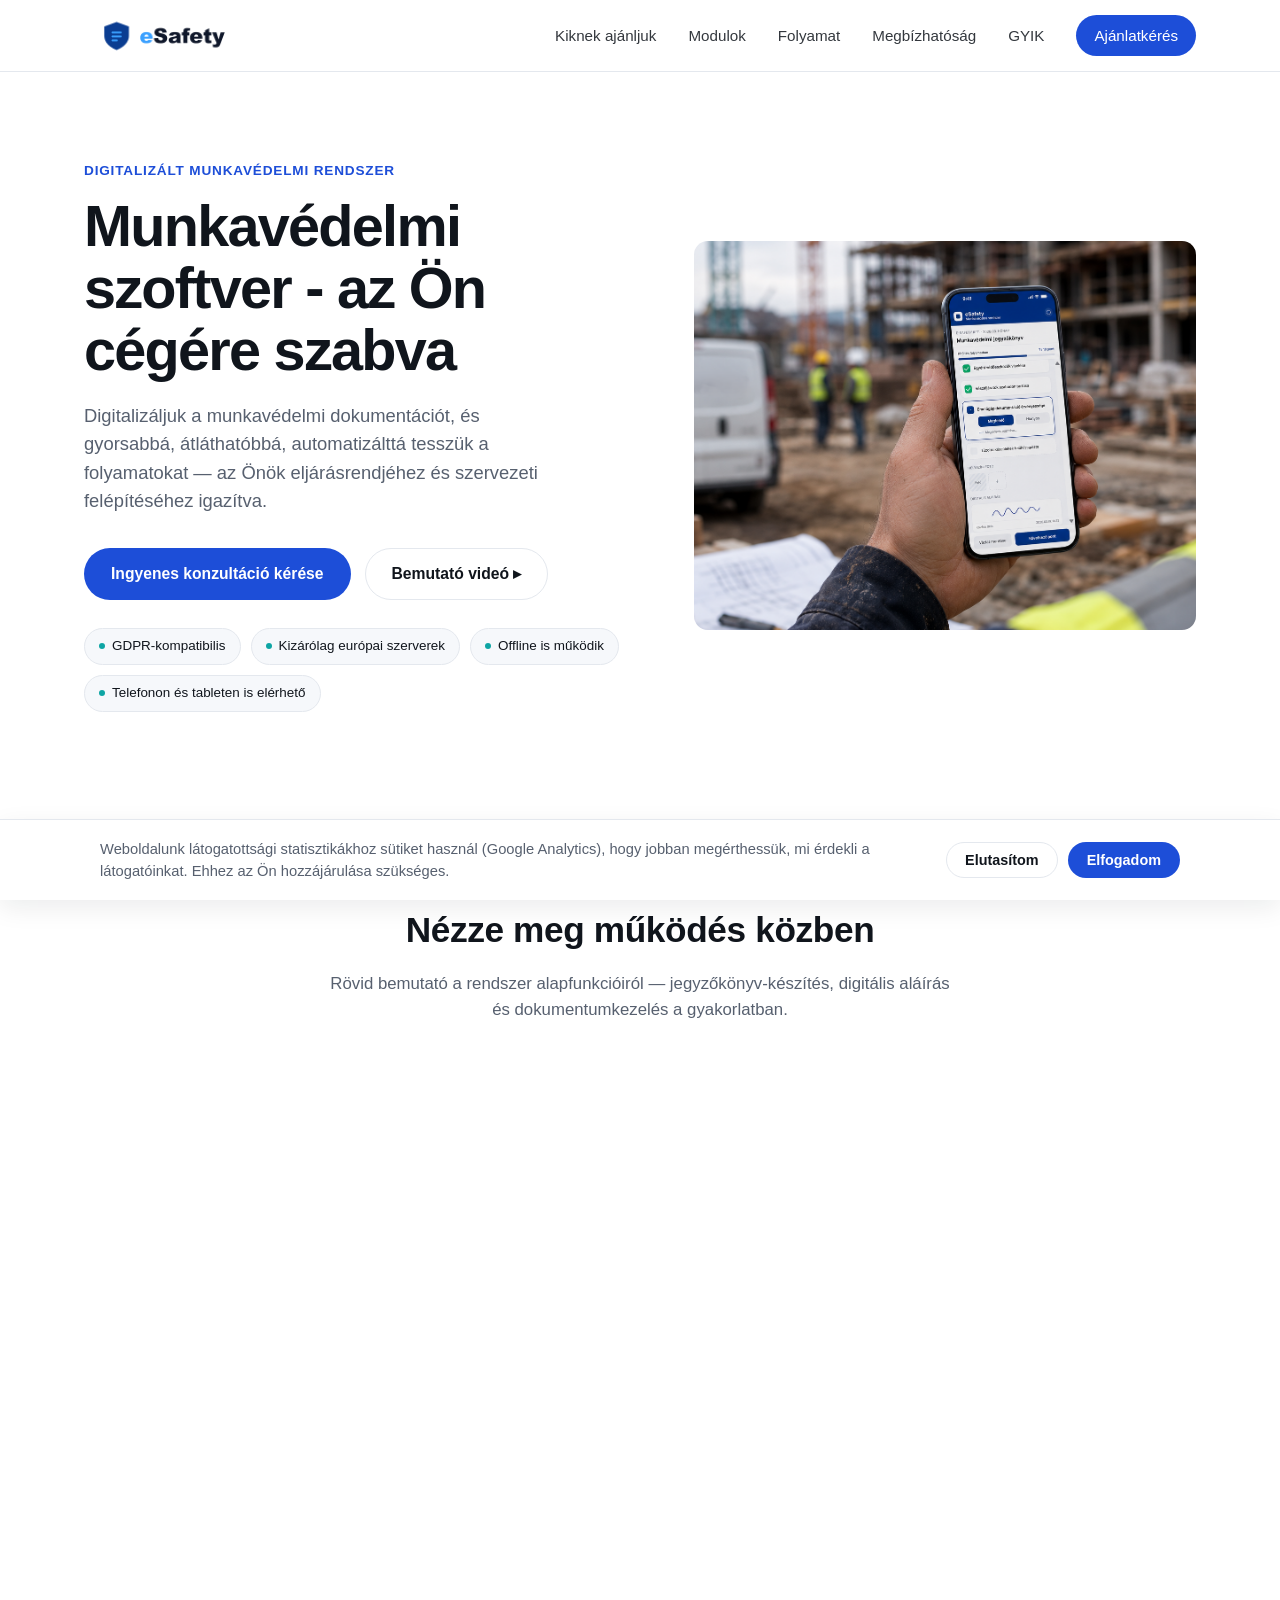
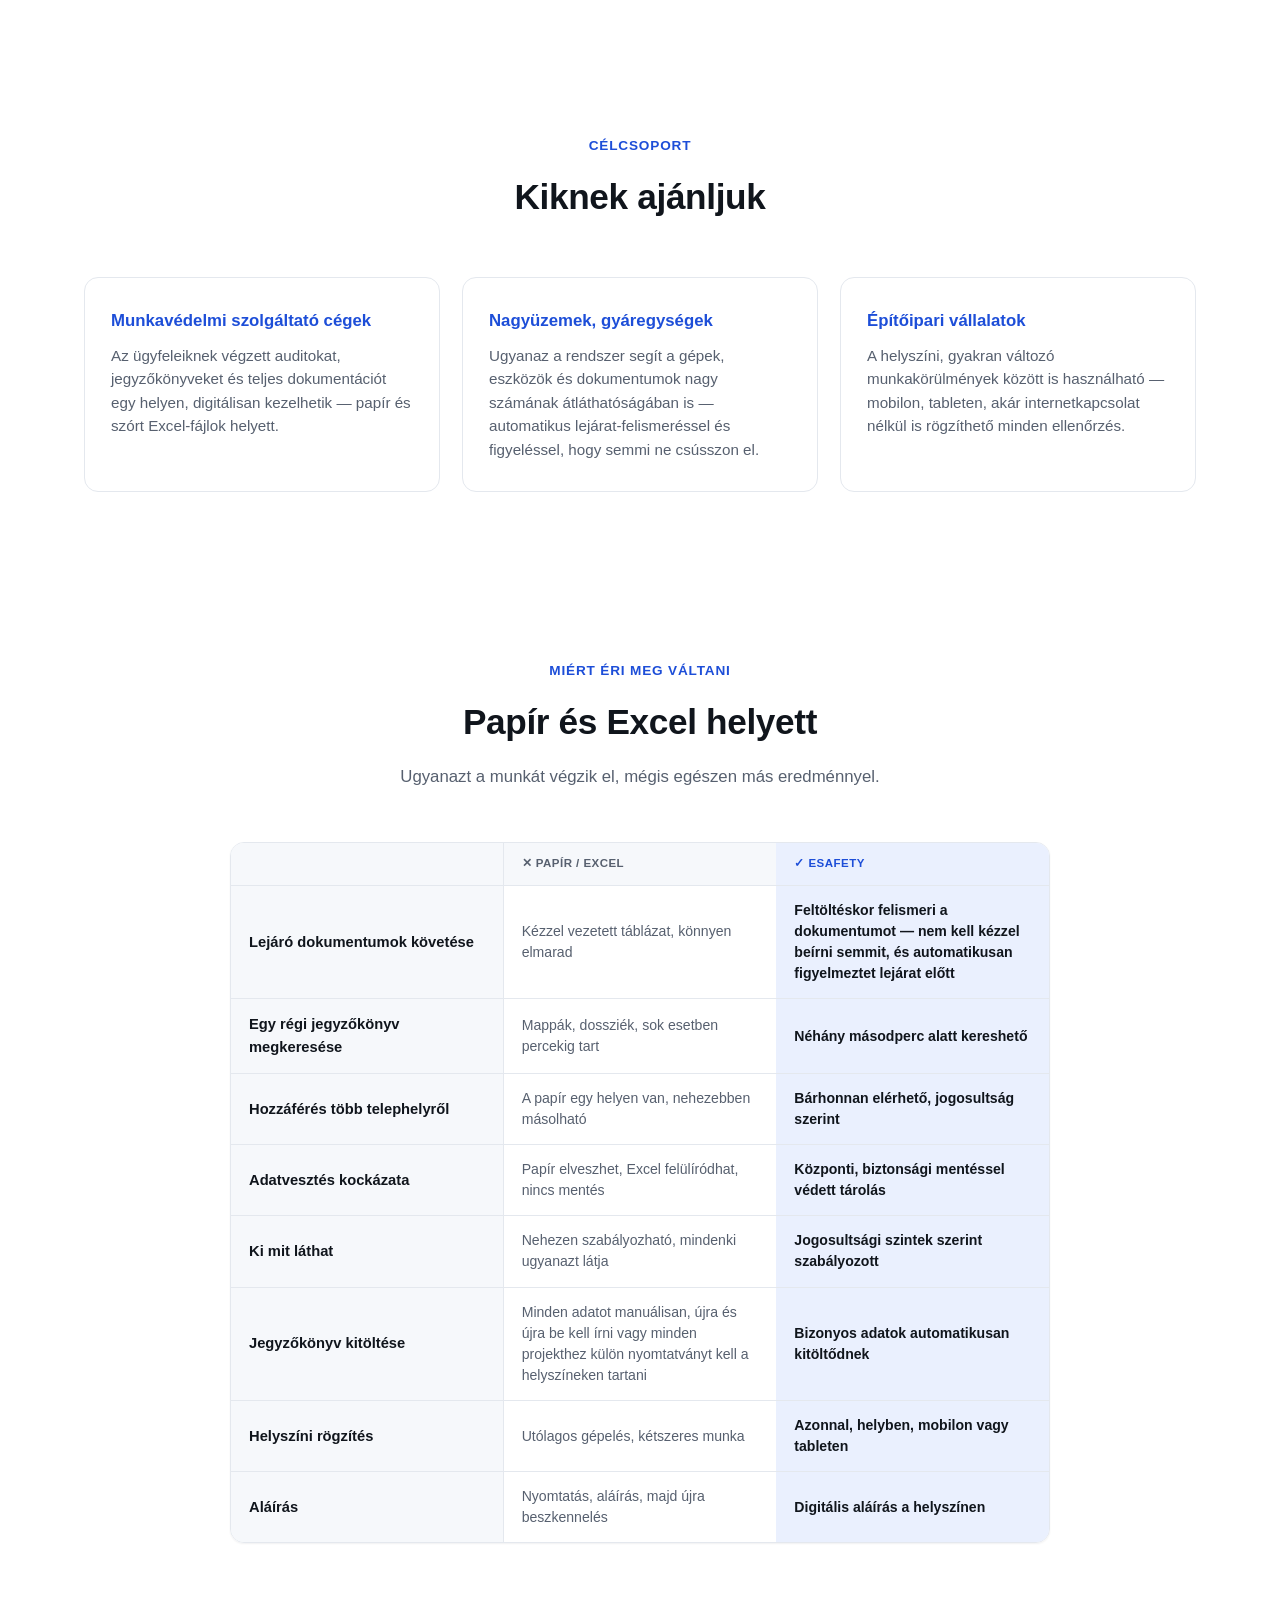
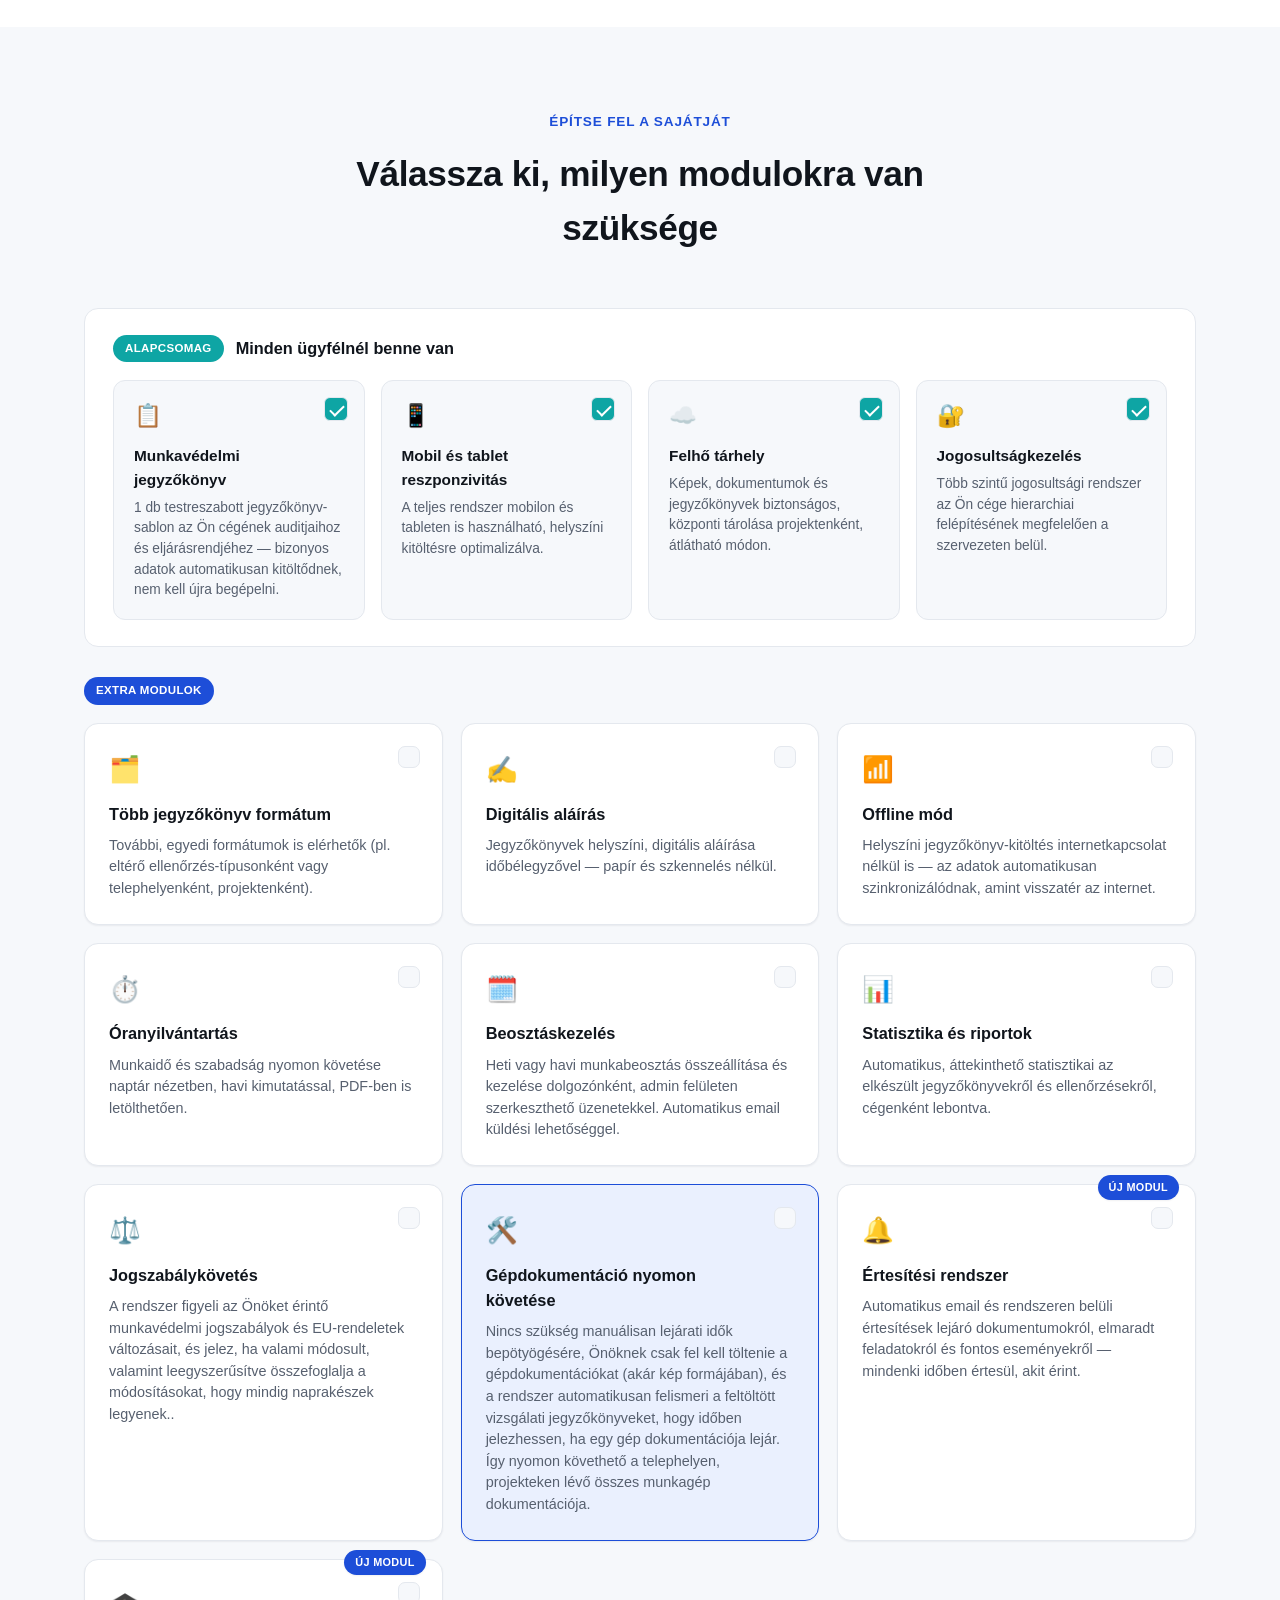
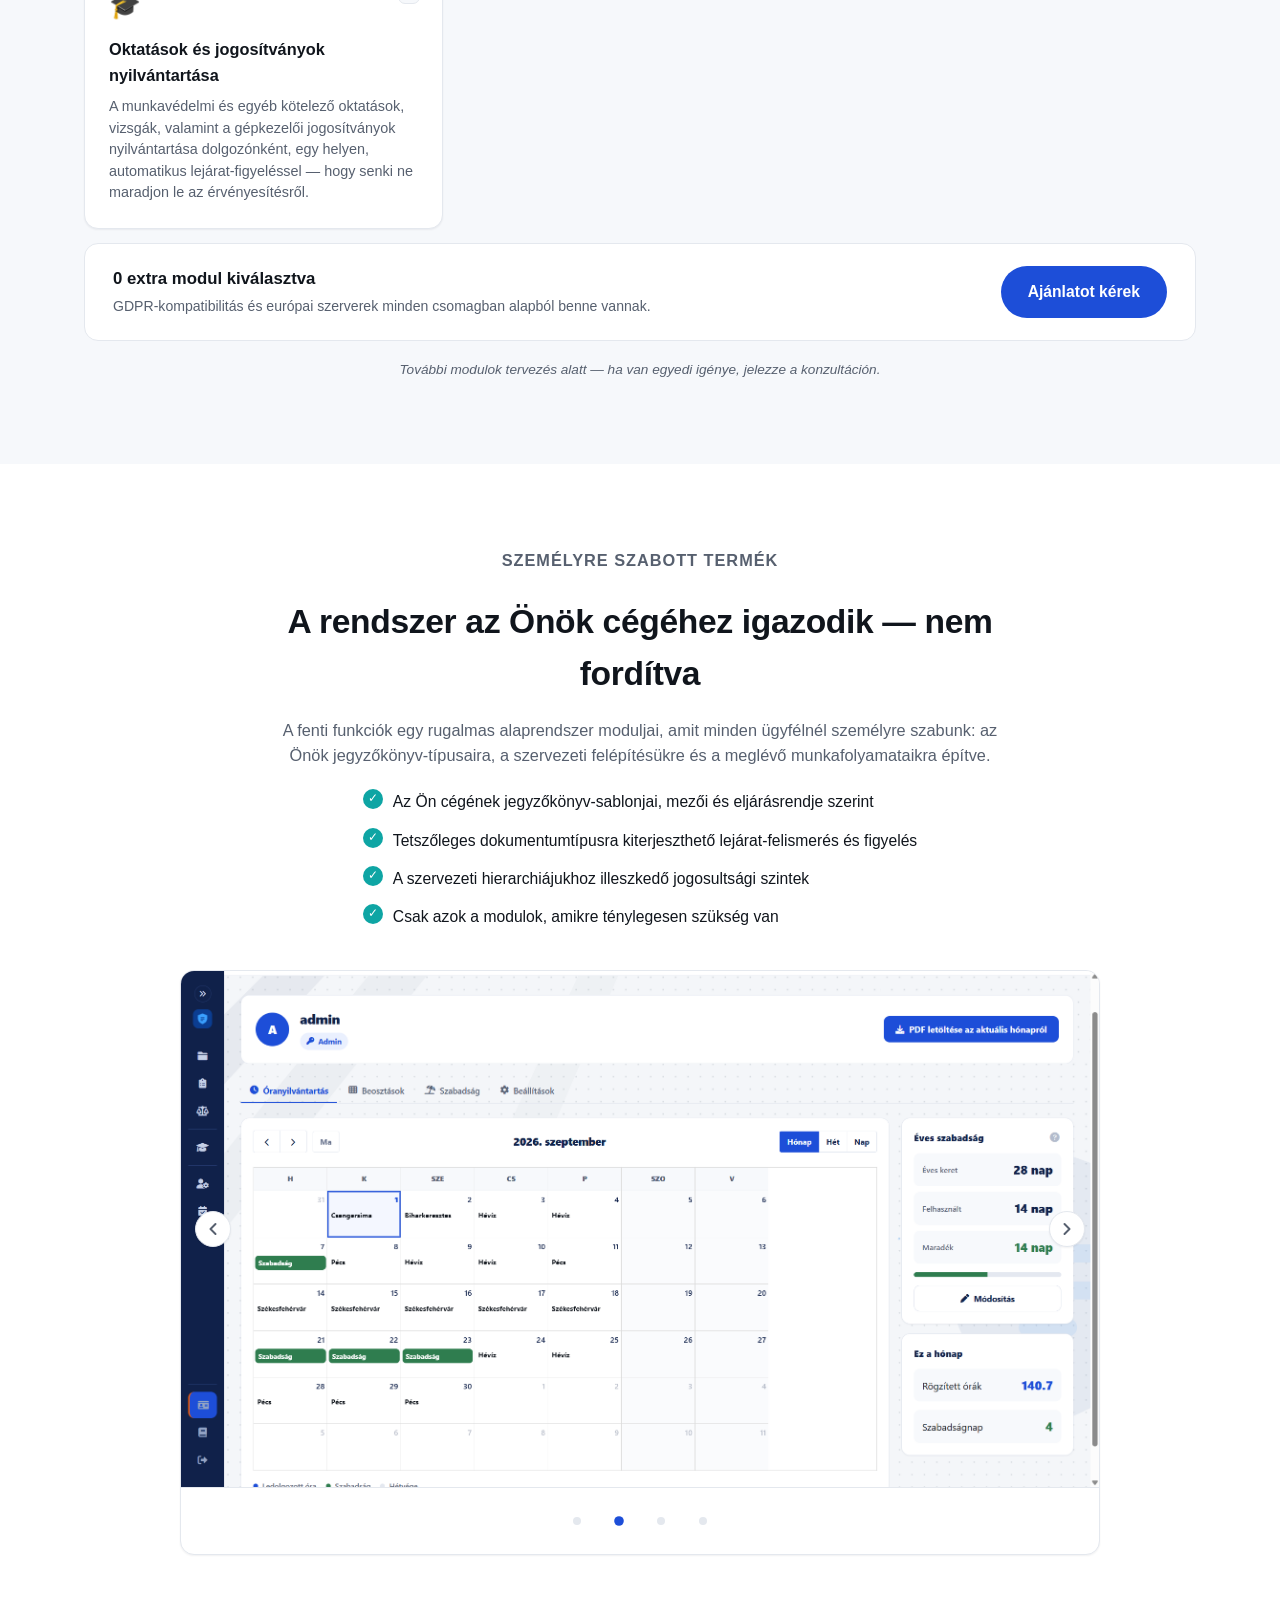
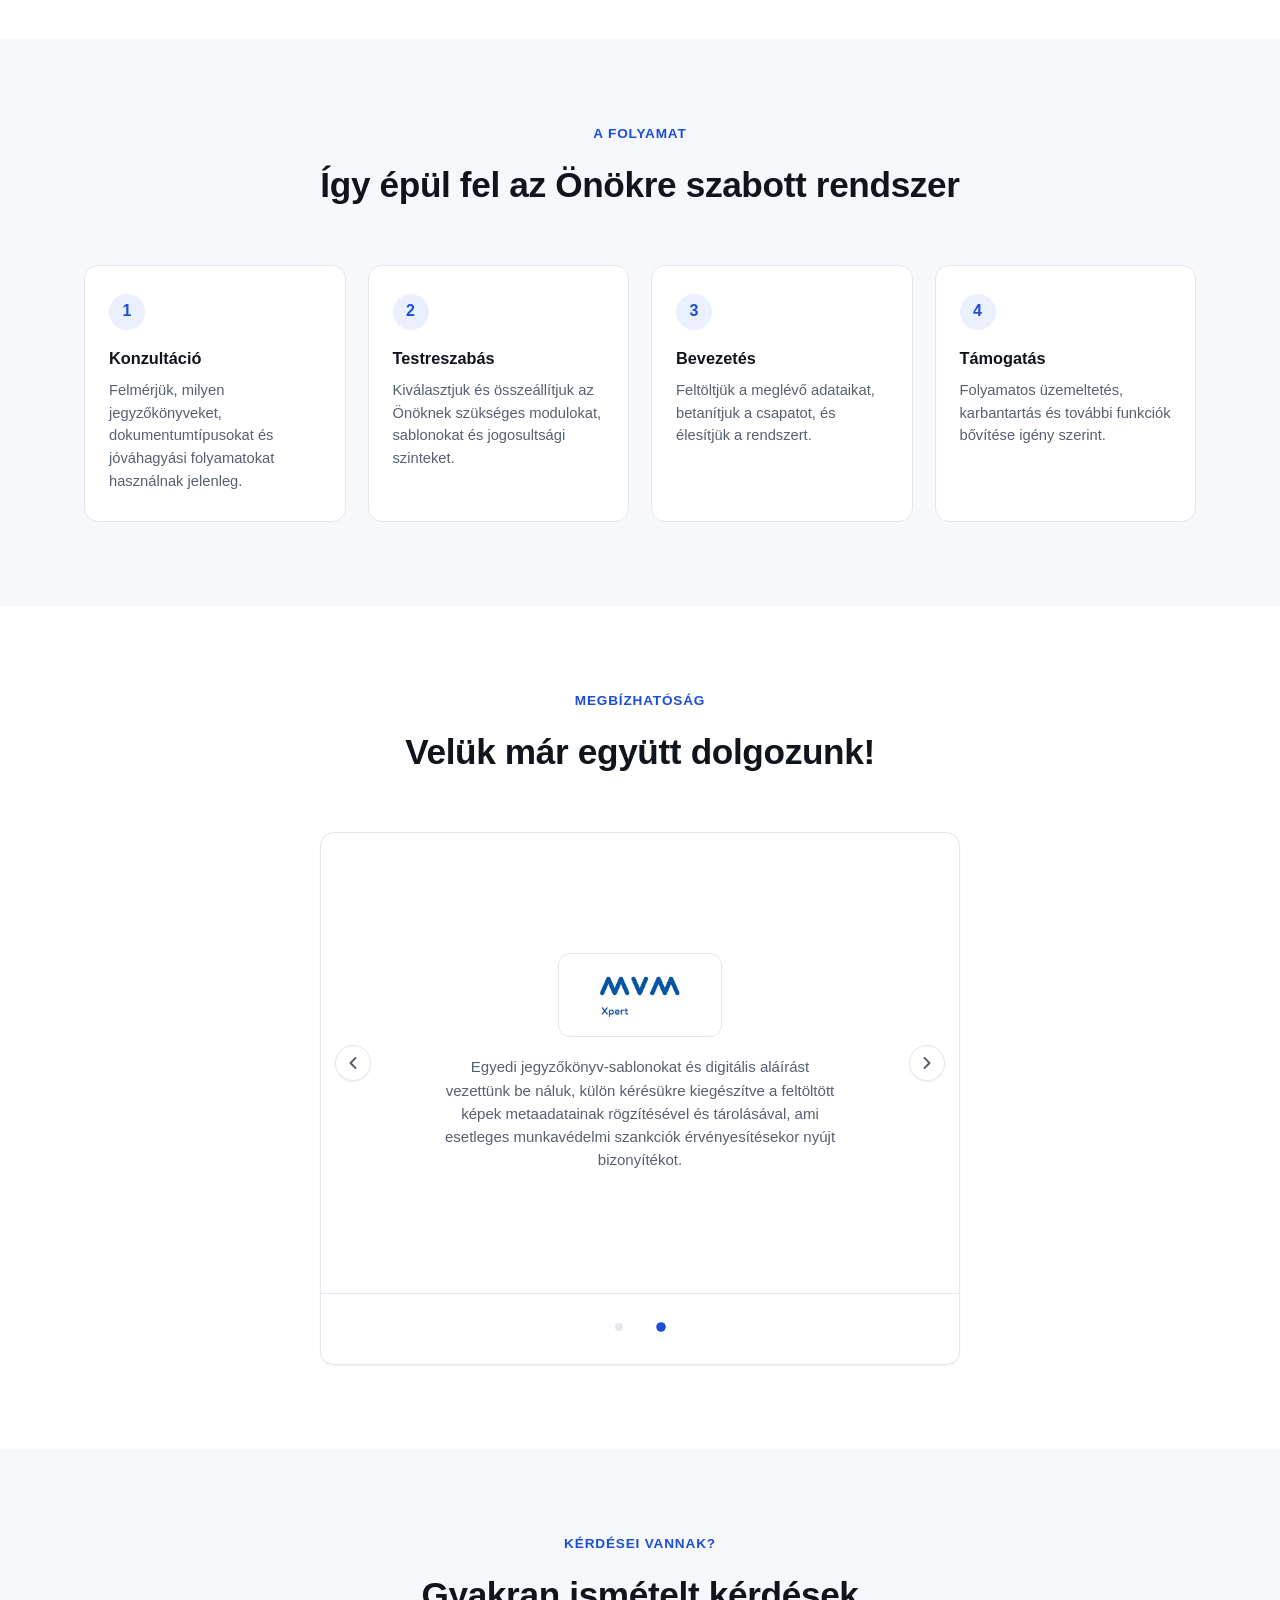
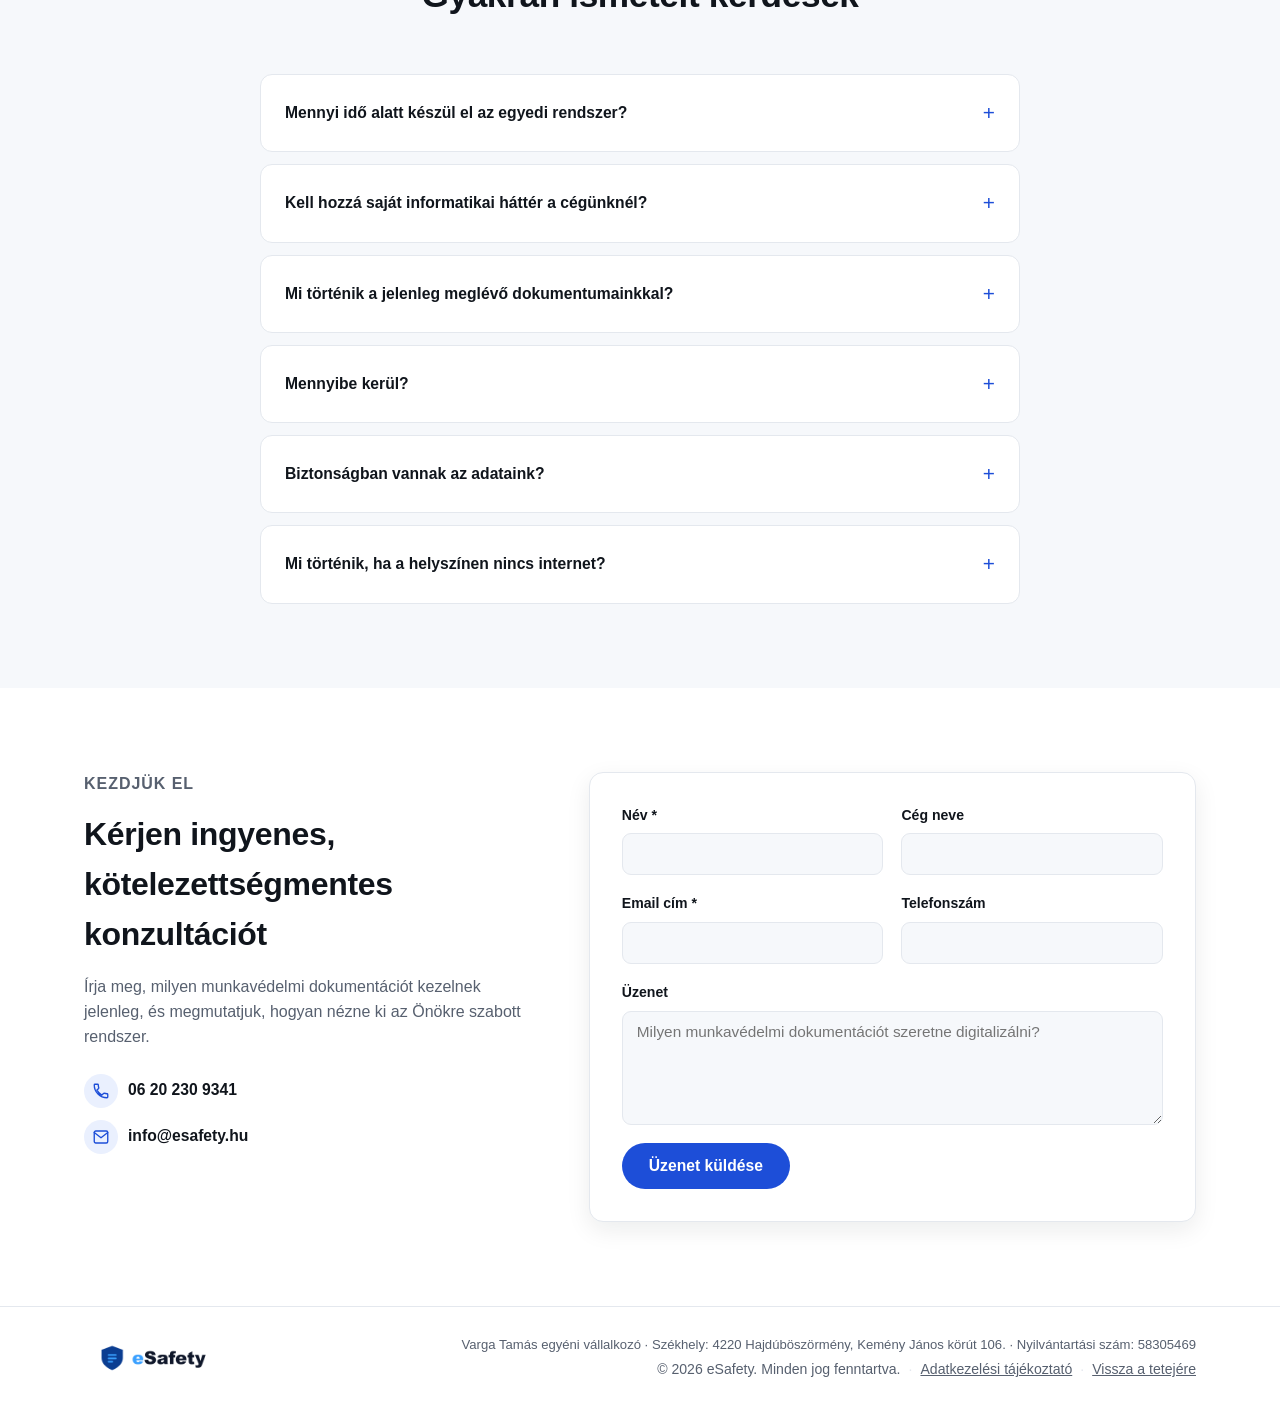
==== commit cb1d7068: "Új modul badge az Értesítési rendszer és az Oktatások és jogosítványok kártyákhoz, galéria első képe" ====
--- a/index.html
+++ b/index.html
@@ -9,7 +9,7 @@
 <link rel="icon" type="image/png" sizes="32x32" href="assets/favicon-32.png">
 <link rel="icon" type="image/png" sizes="192x192" href="assets/favicon-192.png">
 <link rel="apple-touch-icon" sizes="192x192" href="assets/favicon-192.png">
-<link rel="stylesheet" href="style.css?v=38">
+<link rel="stylesheet" href="style.css?v=39">
 <!-- Google Analytics 4 — a tényleges mérés csak süti-hozzájárulás után indul el, lásd script.js -->
 <script async src="https://www.googletagmanager.com/gtag/js?id=G-BDTPJ7N1BB"></script>
 </head>
@@ -331,6 +331,7 @@
           </label>
 
           <label class="module-card">
+            <span class="module-new-badge">Új modul</span>
             <input type="checkbox" name="modules" value="Értesítési rendszer">
             <span class="module-check" aria-hidden="true"></span>
             <span class="module-icon" aria-hidden="true">🔔</span>
@@ -339,6 +340,7 @@
           </label>
 
           <label class="module-card">
+            <span class="module-new-badge">Új modul</span>
             <input type="checkbox" name="modules" value="Oktatások és jogosítványok nyilvántartása">
             <span class="module-check" aria-hidden="true"></span>
             <span class="module-icon" aria-hidden="true">🎓</span>
@@ -383,7 +385,7 @@
         <div class="gallery-showcase" id="testreszabasGallery">
           <div class="gallery-slide-viewport">
             <div class="gallery-slide is-active">
-              <img src="assets/Screenshot_3.png" alt="eSafety rendszer képernyőkép 1" class="gallery-slide-image" tabindex="0" role="button" aria-label="Kép nagyítása">
+              <img src="assets/Screenshot_7.png" alt="eSafety rendszer képernyőkép 1" class="gallery-slide-image" tabindex="0" role="button" aria-label="Kép nagyítása">
             </div>
             <div class="gallery-slide">
               <img src="assets/Screenshot_4.png" alt="eSafety rendszer képernyőkép 2" class="gallery-slide-image" tabindex="0" role="button" aria-label="Kép nagyítása">
--- a/style.css
+++ b/style.css
@@ -609,6 +609,21 @@
 .module-card-highlight {
   border-color: var(--color-primary);
   background: var(--color-primary-tint);
+}
+
+.module-new-badge {
+  position: absolute;
+  top: -10px;
+  right: 16px;
+  background: var(--color-primary);
+  color: #fff;
+  font-size: 0.68rem;
+  font-weight: 700;
+  letter-spacing: 0.03em;
+  text-transform: uppercase;
+  padding: 4px 11px;
+  border-radius: 999px;
+  box-shadow: var(--shadow-sm);
 }
 
 .module-badge {
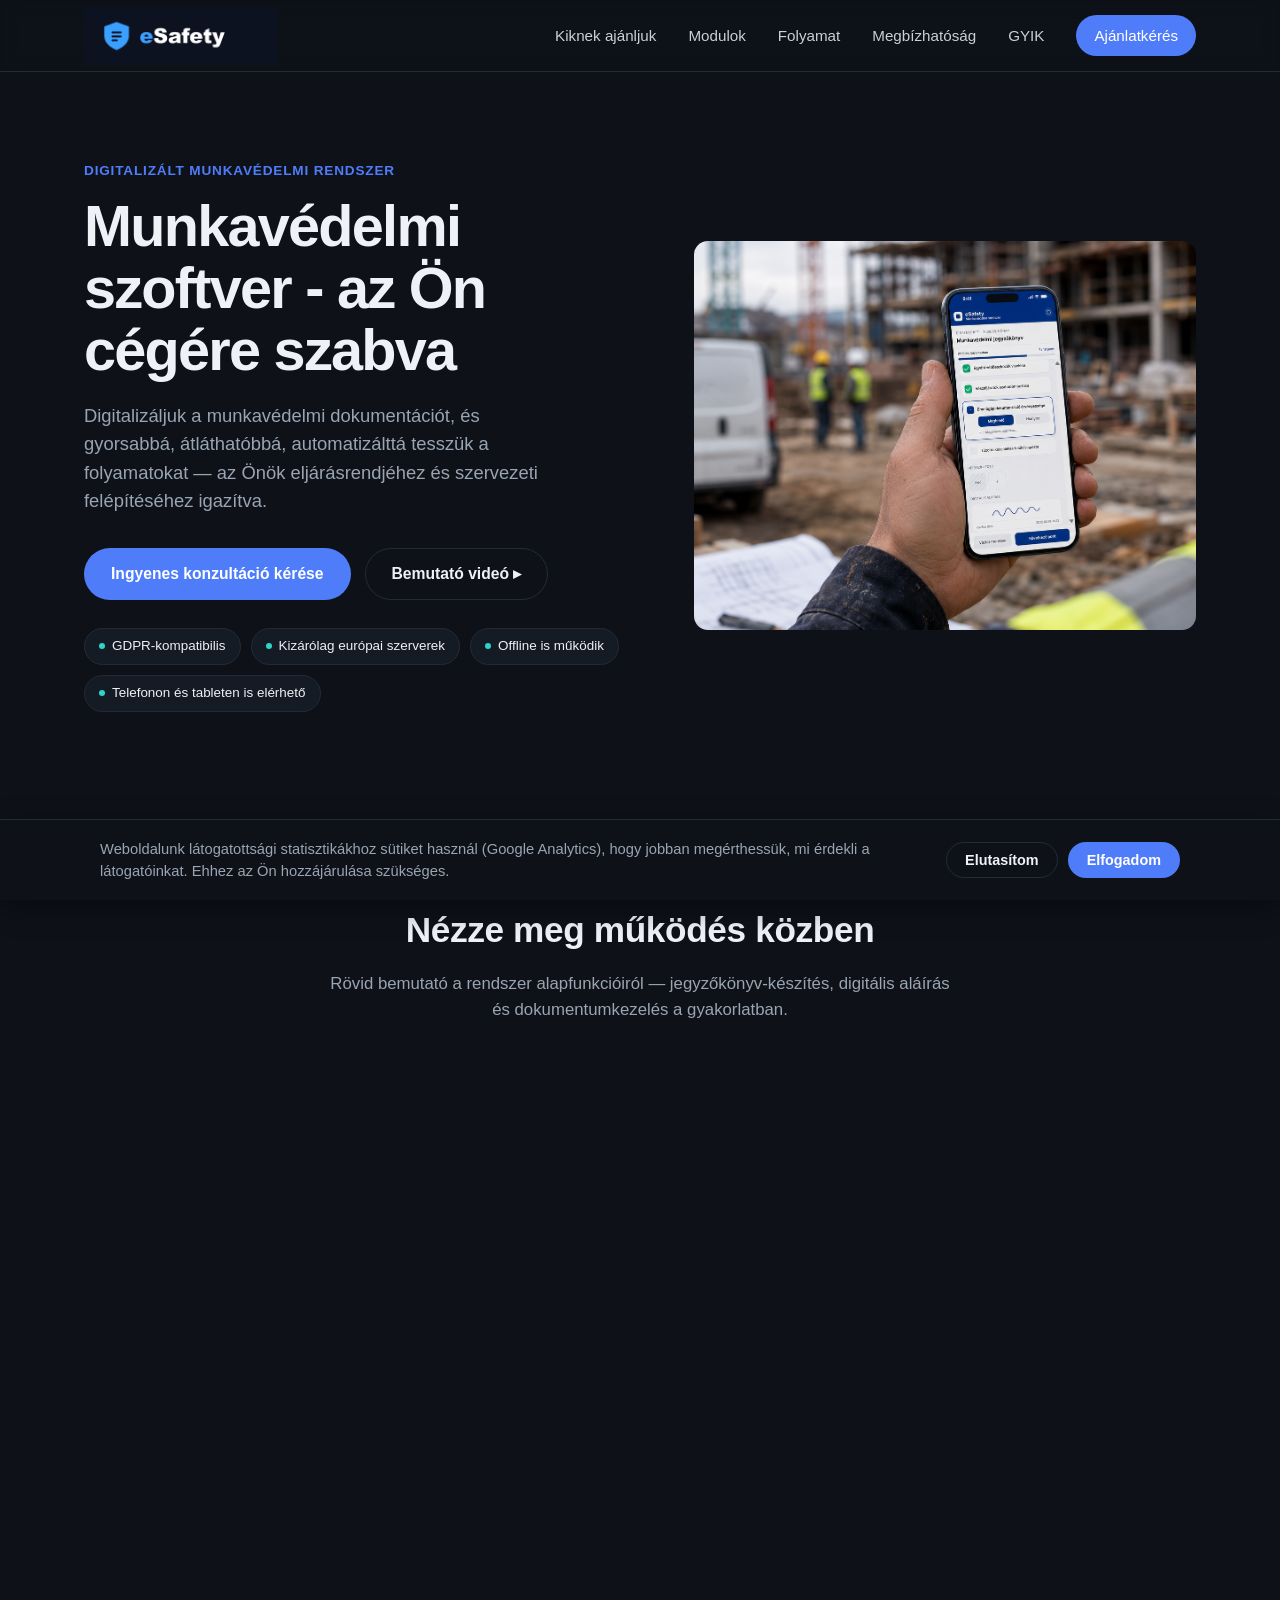
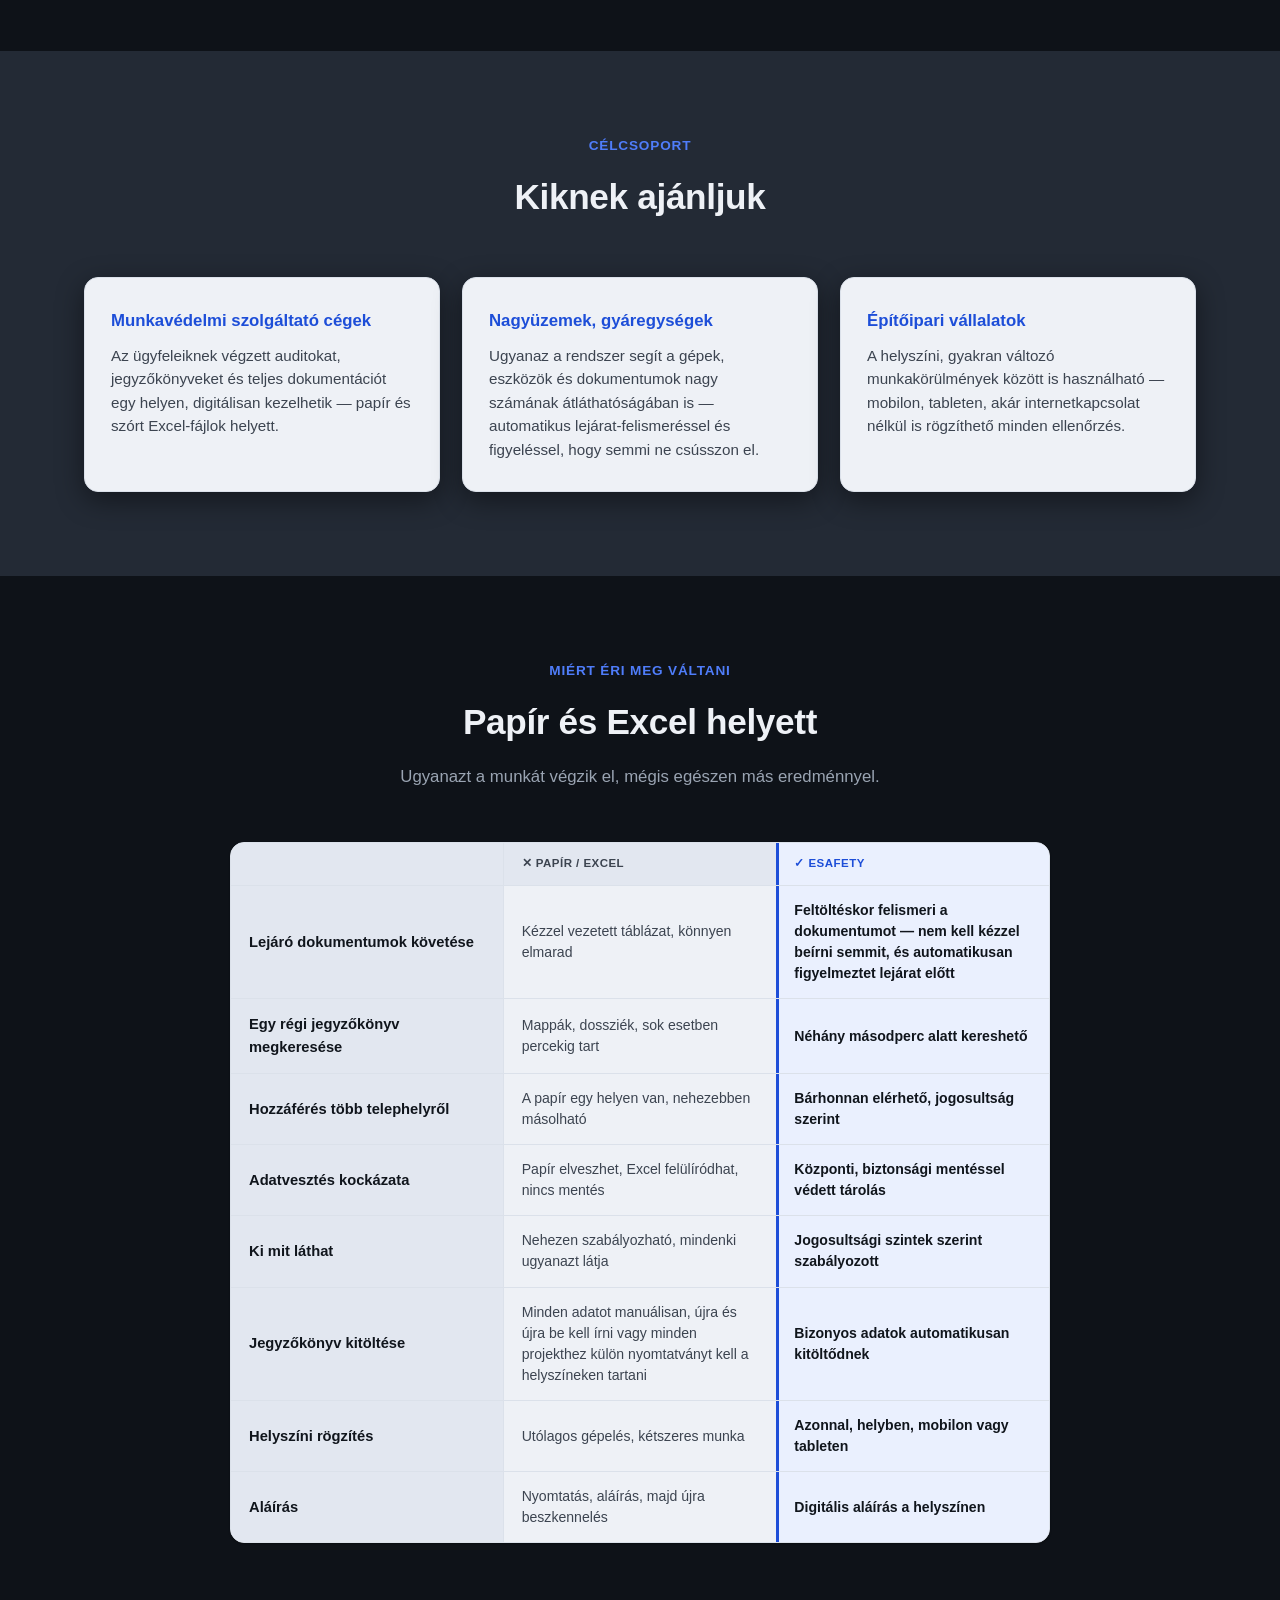
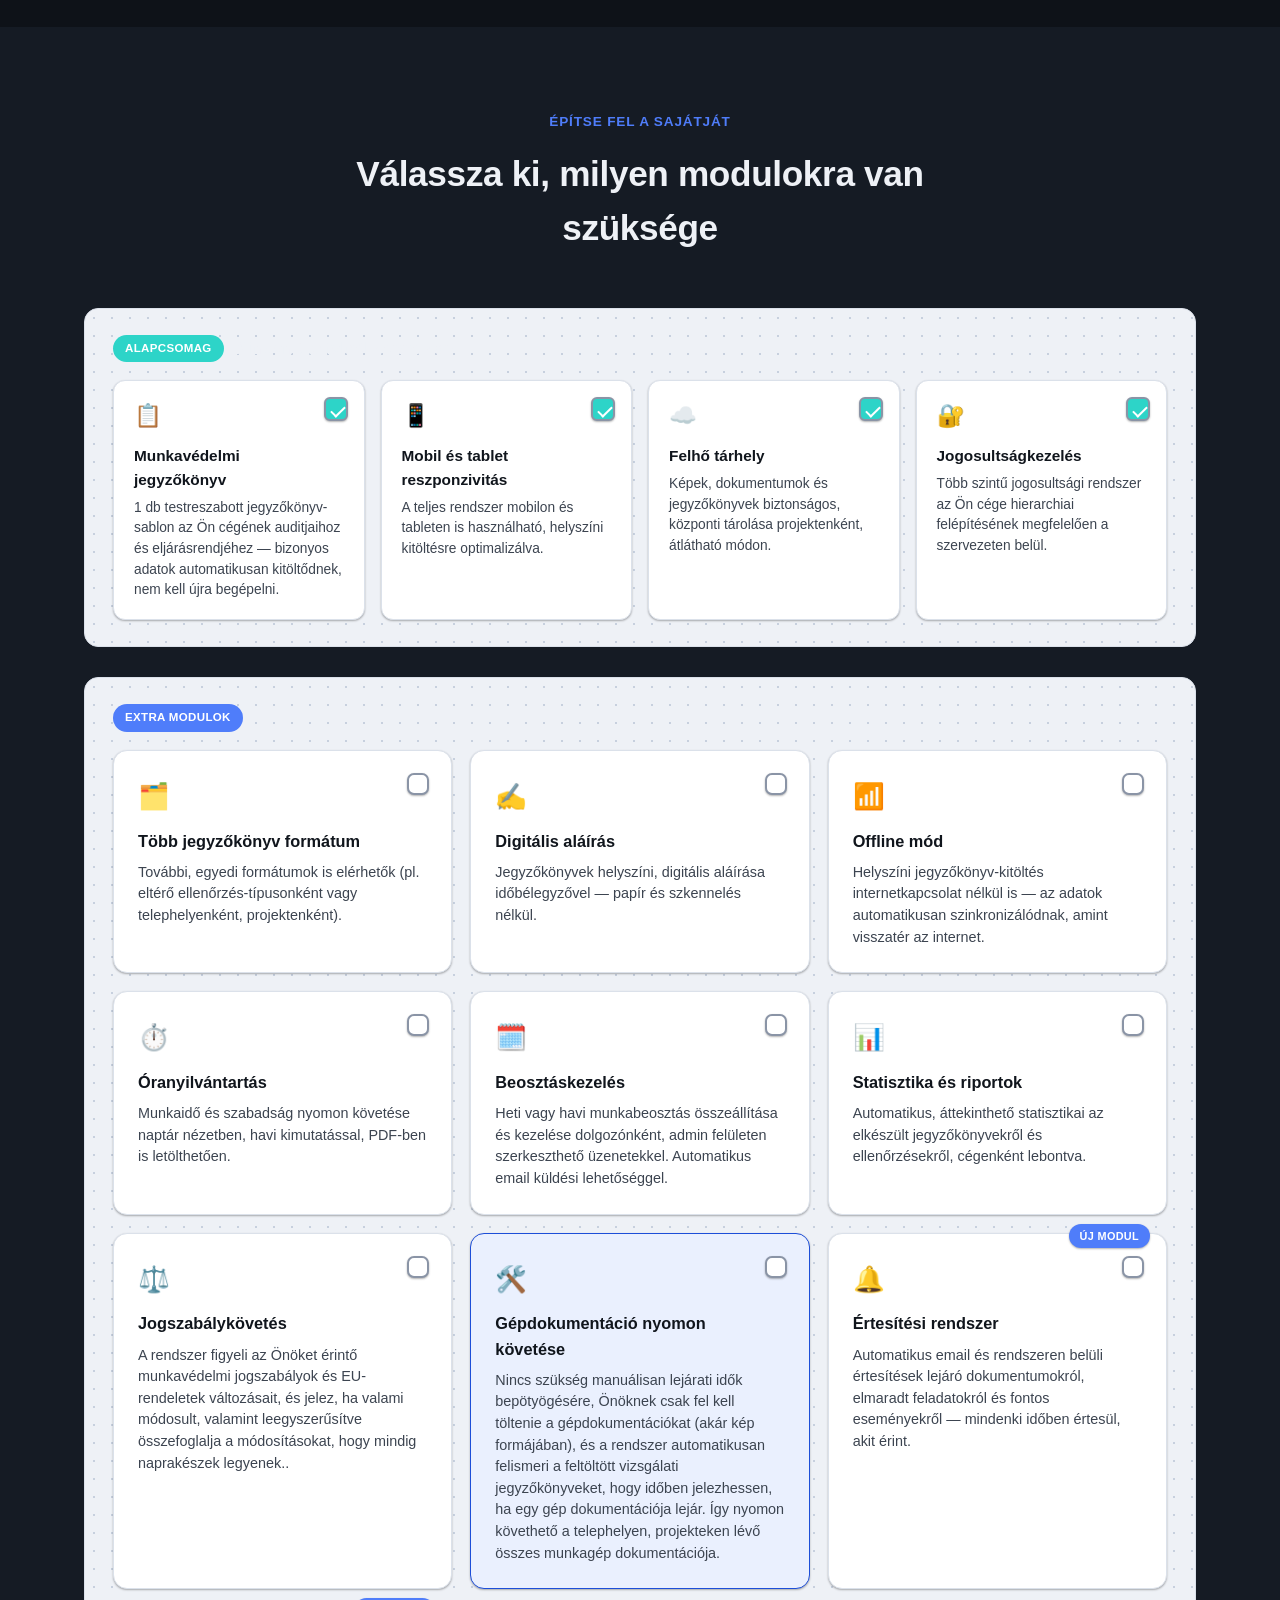
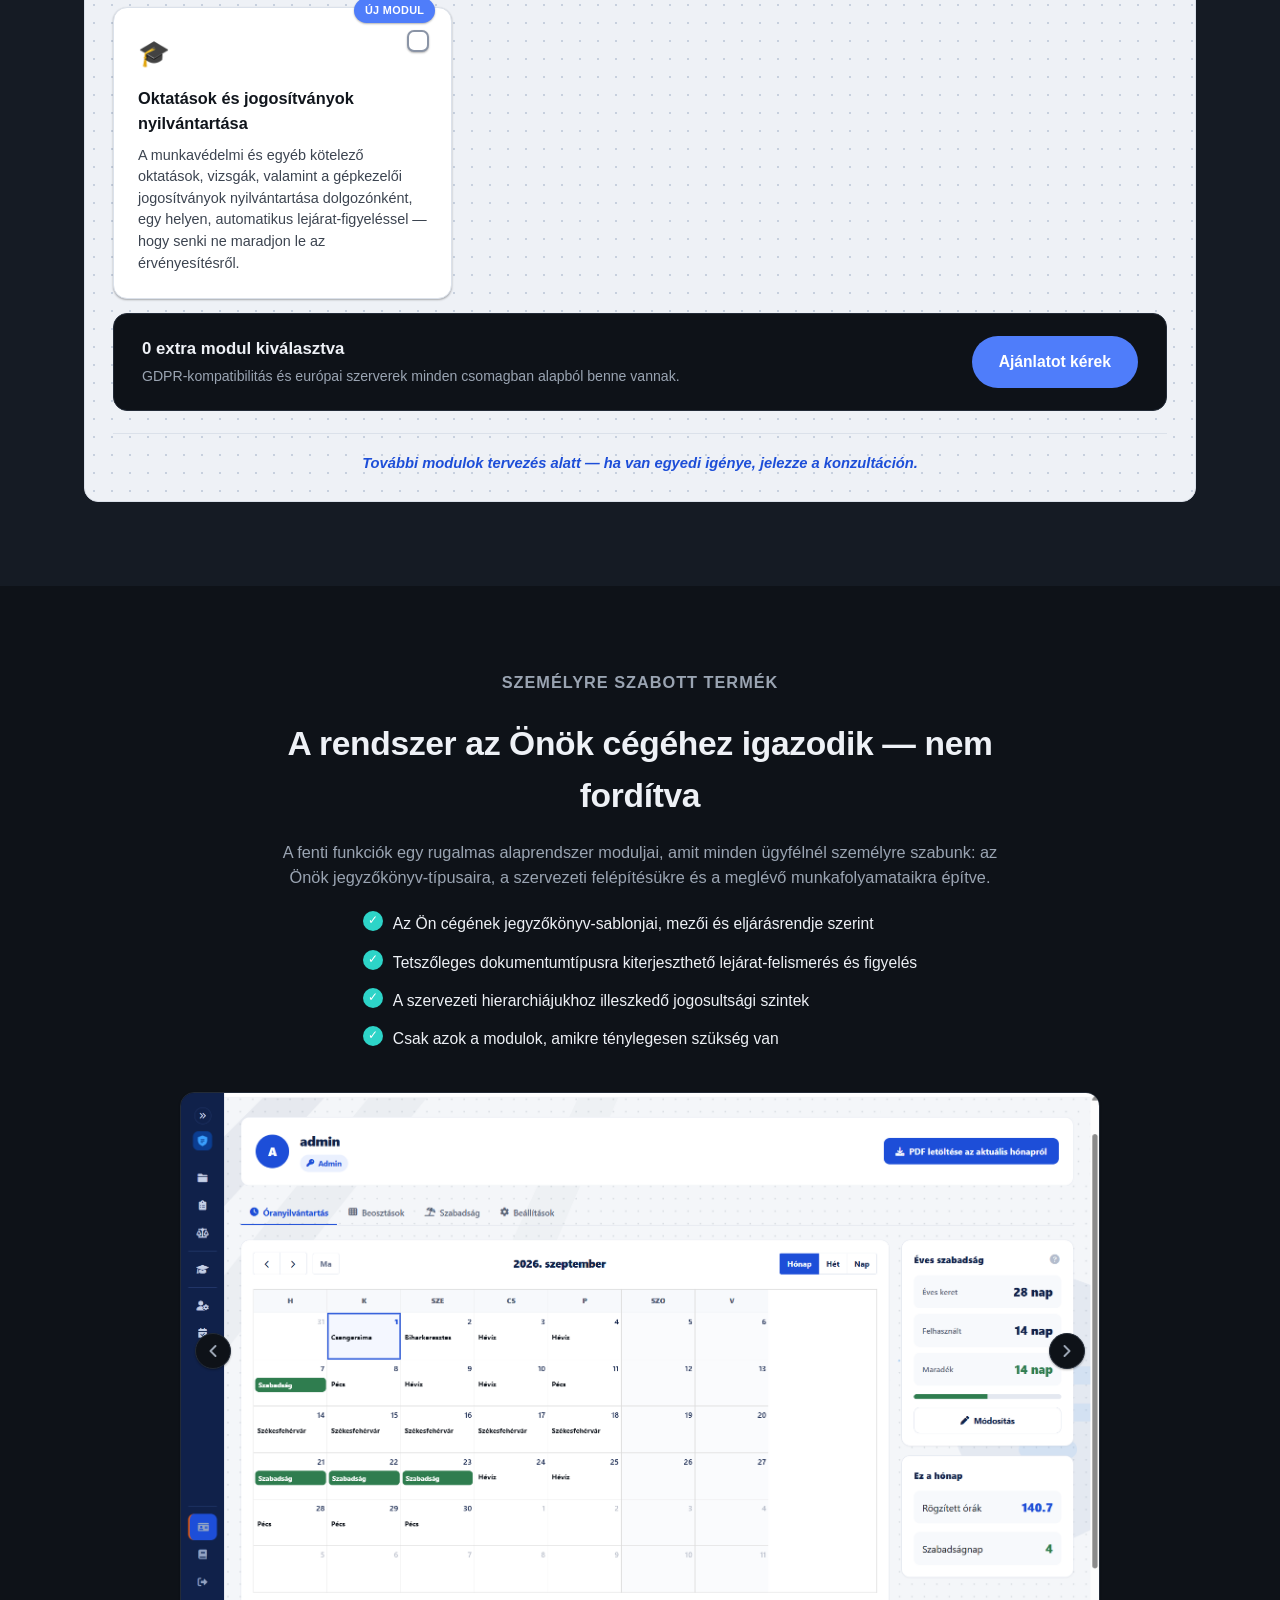
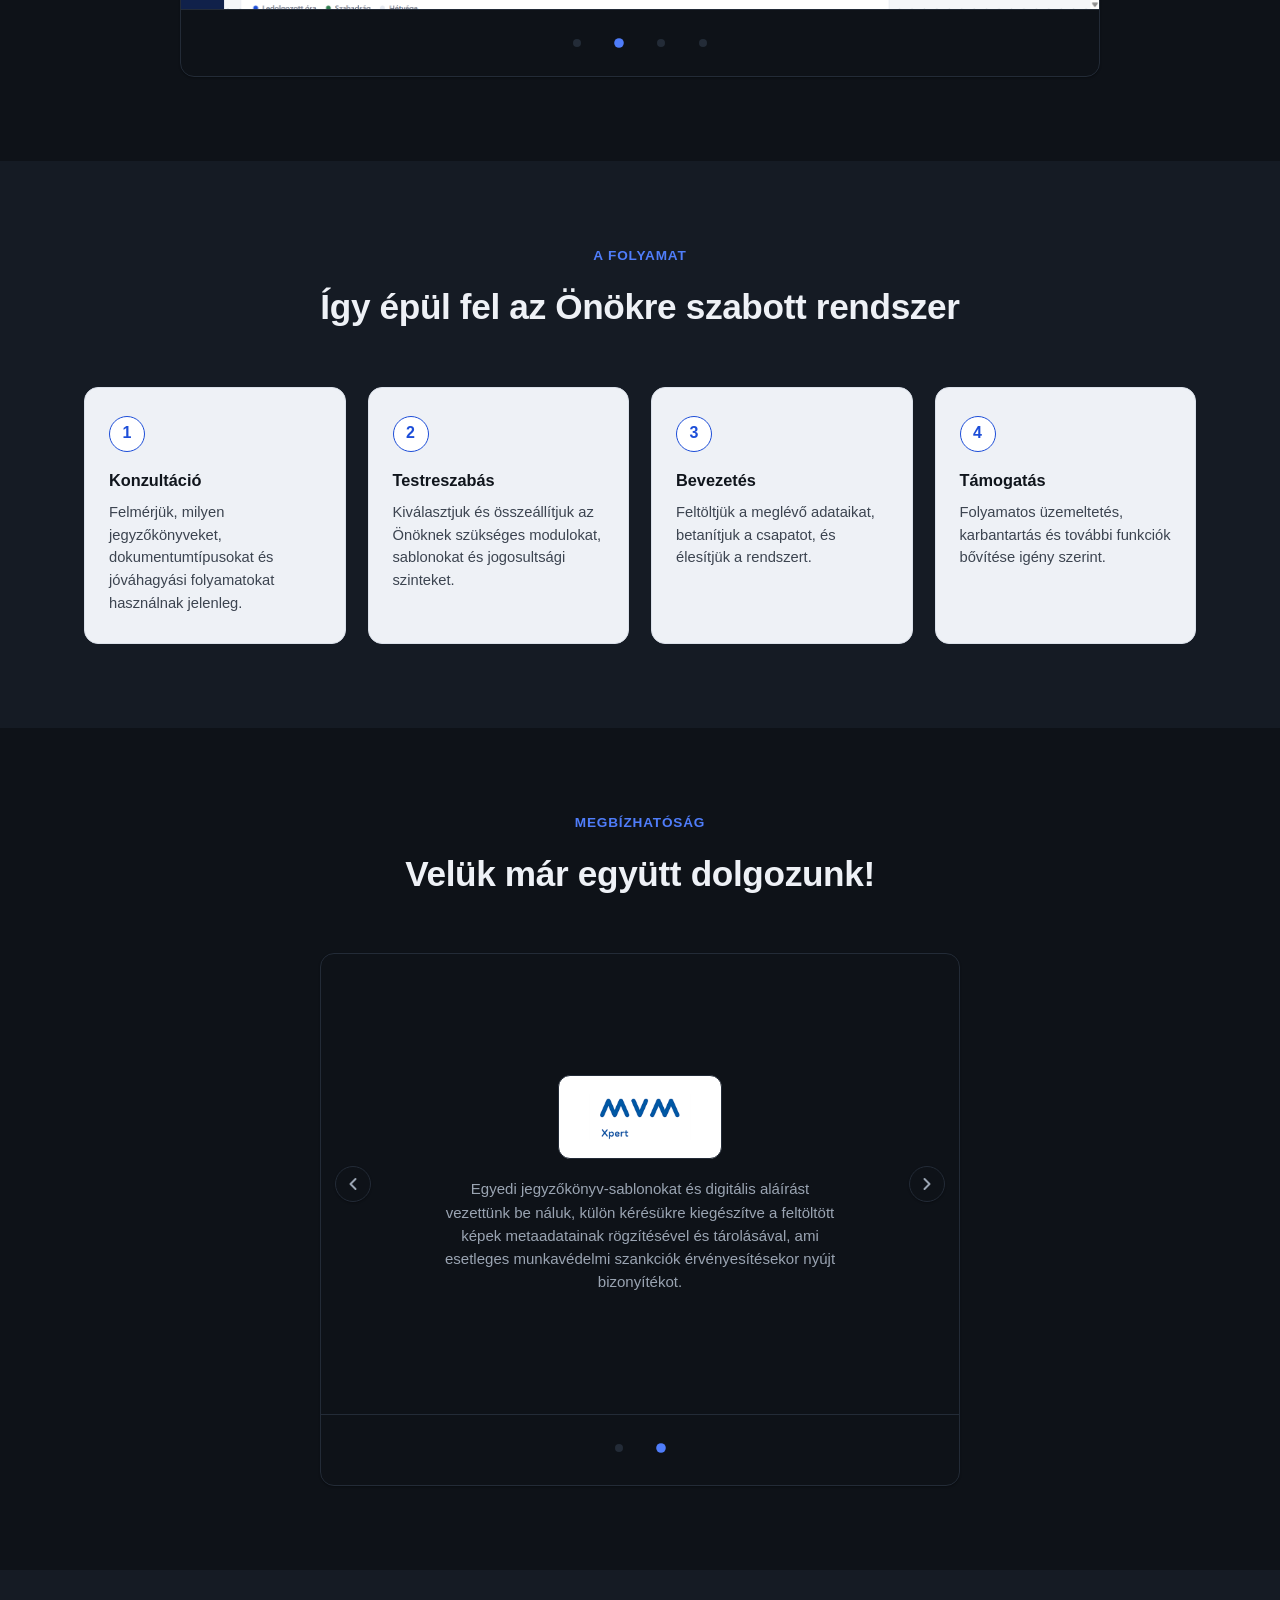
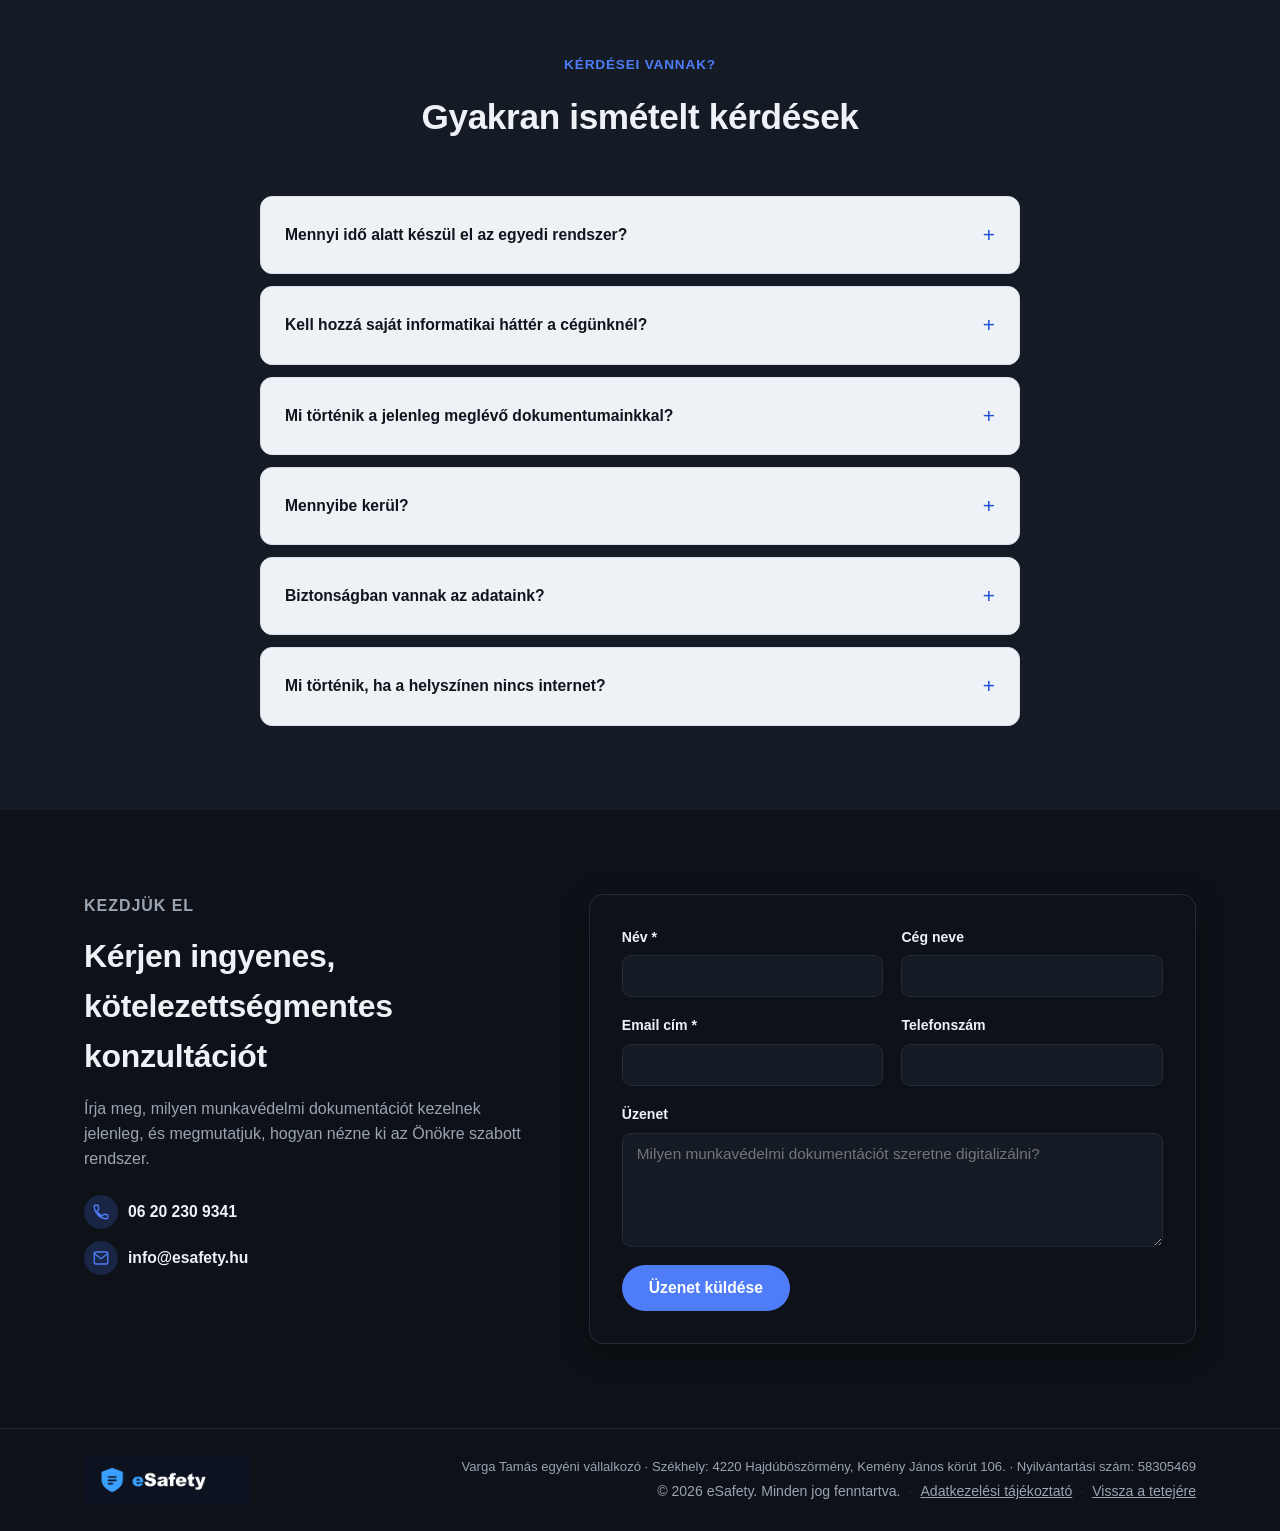
==== commit 9cb67d04: "Weboldal arculatának igazítása a webapp stílusához: sötét alap, világos kártyák Az oldal alapból min" ====
--- a/index.html
+++ b/index.html
@@ -9,7 +9,7 @@
 <link rel="icon" type="image/png" sizes="32x32" href="assets/favicon-32.png">
 <link rel="icon" type="image/png" sizes="192x192" href="assets/favicon-192.png">
 <link rel="apple-touch-icon" sizes="192x192" href="assets/favicon-192.png">
-<link rel="stylesheet" href="style.css?v=39">
+<link rel="stylesheet" href="style.css?v=47">
 <!-- Google Analytics 4 — a tényleges mérés csak süti-hozzájárulás után indul el, lásd script.js -->
 <script async src="https://www.googletagmanager.com/gtag/js?id=G-BDTPJ7N1BB"></script>
 </head>
@@ -80,7 +80,7 @@
   </section>
 
   <!-- KIKNEK AJÁNLJUK -->
-  <section class="section" id="kiknek">
+  <section class="section section-silver" id="kiknek">
     <div class="container">
       <div class="section-head">
         <p class="eyebrow">Célcsoport</p>
@@ -225,7 +225,7 @@
         <h2>Válassza ki, milyen modulokra van szüksége</h2>
       </div>
 
-      <div class="base-package">
+      <div class="base-package app-bg">
         <div class="base-package-head">
           <span class="base-package-badge">Alapcsomag</span>
           <span class="base-package-title">Minden ügyfélnél benne van</span>
@@ -262,7 +262,7 @@
         </div>
       </div>
 
-      <form class="module-picker" id="modulePicker">
+      <form class="module-picker app-bg" id="modulePicker">
         <span class="base-package-badge extra-modules-badge">Extra modulok</span>
         <div class="module-grid">
 
--- a/style.css
+++ b/style.css
@@ -1,40 +1,11 @@
 :root {
-  --color-bg: #ffffff;
-  --color-bg-alt: #f6f8fb;
-  --color-text: #10151c;
-  --color-text-muted: #57606f;
-  --color-border: #e4e8ee;
-  --color-primary: #1d4ed8;
-  --color-primary-dark: #1739a8;
-  --color-primary-tint: #eaf0fe;
-  --color-accent: #0ea5a4;
-  --shadow-sm: 0 1px 2px rgba(16, 21, 28, 0.06);
-  --shadow-md: 0 8px 24px rgba(16, 21, 28, 0.08);
-  --radius: 14px;
-  --header-height: 72px;
-  --max-width: 1160px;
-  --font-sans: -apple-system, BlinkMacSystemFont, "Segoe UI", Roboto, "Helvetica Neue", Arial, sans-serif;
-}
-
-@media (prefers-color-scheme: dark) {
-  :root {
-    --color-bg: #0e1218;
-    --color-bg-alt: #151b24;
-    --color-text: #eef1f6;
-    --color-text-muted: #9aa4b2;
-    --color-border: #232b37;
-    --color-primary: #4f7dfa;
-    --color-primary-dark: #6d94fb;
-    --color-primary-tint: #182544;
-    --color-accent: #2dd4c8;
-    --shadow-sm: 0 1px 2px rgba(0, 0, 0, 0.3);
-    --shadow-md: 0 8px 28px rgba(0, 0, 0, 0.45);
-  }
-}
-
-:root[data-theme="dark"] {
   --color-bg: #0e1218;
   --color-bg-alt: #151b24;
+  --color-card: #eef1f6;
+  --color-card-text: #10151c;
+  --color-card-text-muted: #3c4450;
+  --color-card-border: #dbe1ea;
+  --color-card-primary: #1d4ed8;
   --color-text: #eef1f6;
   --color-text-muted: #9aa4b2;
   --color-border: #232b37;
@@ -44,20 +15,10 @@
   --color-accent: #2dd4c8;
   --shadow-sm: 0 1px 2px rgba(0, 0, 0, 0.3);
   --shadow-md: 0 8px 28px rgba(0, 0, 0, 0.45);
-}
-
-:root[data-theme="light"] {
-  --color-bg: #ffffff;
-  --color-bg-alt: #f6f8fb;
-  --color-text: #10151c;
-  --color-text-muted: #57606f;
-  --color-border: #e4e8ee;
-  --color-primary: #1d4ed8;
-  --color-primary-dark: #1739a8;
-  --color-primary-tint: #eaf0fe;
-  --color-accent: #0ea5a4;
-  --shadow-sm: 0 1px 2px rgba(16, 21, 28, 0.06);
-  --shadow-md: 0 8px 24px rgba(16, 21, 28, 0.08);
+  --radius: 14px;
+  --header-height: 72px;
+  --max-width: 1160px;
+  --font-sans: -apple-system, BlinkMacSystemFont, "Segoe UI", Roboto, "Helvetica Neue", Arial, sans-serif;
 }
 
 * { box-sizing: border-box; }
@@ -120,17 +81,8 @@
   display: block;
 }
 
-.logo-img-dark { display: none; }
-
-@media (prefers-color-scheme: dark) {
-  .logo-img-light { display: none; }
-  .logo-img-dark { display: block; }
-}
-
-:root[data-theme="dark"] .logo-img-light { display: none; }
-:root[data-theme="dark"] .logo-img-dark { display: block; }
-:root[data-theme="light"] .logo-img-light { display: block; }
-:root[data-theme="light"] .logo-img-dark { display: none; }
+.logo-img-light { display: none; }
+.logo-img-dark { display: block; }
 
 .main-nav {
   display: flex;
@@ -326,6 +278,7 @@
 /* ---------- Sections ---------- */
 .section { padding: 84px 0; }
 .section-alt { background: var(--color-bg-alt); }
+.section-silver { background: #232a35; }
 
 .section-head {
   max-width: 640px;
@@ -405,12 +358,25 @@
   font-style: italic;
 }
 
+/* ---------- App-style dotted background (Alapcsomag / Extra modulok) ---------- */
+.app-bg {
+  background-color: var(--color-card);
+  background-image: radial-gradient(circle, #c7d0de 1px, transparent 1px);
+  background-size: 18px 18px;
+  overflow: hidden;
+}
+
 /* ---------- Module picker ---------- */
+.module-picker {
+  border: 1.5px solid var(--color-card-border);
+  border-radius: var(--radius);
+  padding: 26px 28px;
+}
+
 /* ---------- Base package (fixed, non-toggleable) ---------- */
 .base-package {
   margin-bottom: 30px;
-  background: var(--color-bg);
-  border: 1.5px solid var(--color-border);
+  border: 1.5px solid var(--color-card-border);
   border-radius: var(--radius);
   padding: 26px 28px;
 }
@@ -454,10 +420,11 @@
   position: relative;
   display: flex;
   flex-direction: column;
-  background: var(--color-bg-alt);
-  border: 1px solid var(--color-border);
+  background: #ffffff;
+  border: 1px solid var(--color-card-border);
   border-radius: 12px;
   padding: 18px 20px 18px;
+  box-shadow: var(--shadow-sm);
   cursor: default;
 }
 
@@ -499,6 +466,7 @@
 }
 
 .base-module .module-title {
+  color: var(--color-card-text);
   font-weight: 650;
   font-size: 0.96rem;
   margin: 0 0 6px;
@@ -506,7 +474,7 @@
 }
 
 .base-module .module-desc {
-  color: var(--color-text-muted);
+  color: var(--color-card-text-muted);
   font-size: 0.86rem;
   line-height: 1.5;
 }
@@ -529,8 +497,8 @@
   display: flex;
   flex-direction: column;
   cursor: pointer;
-  background: var(--color-bg);
-  border: 1.5px solid var(--color-border);
+  background: #ffffff;
+  border: 1.5px solid var(--color-card-border);
   border-radius: var(--radius);
   padding: 26px 24px 24px;
   box-shadow: var(--shadow-sm);
@@ -556,9 +524,14 @@
   width: 22px;
   height: 22px;
   border-radius: 7px;
-  border: 1.5px solid var(--color-border);
-  background: var(--color-bg-alt);
+  border: 2px solid #8a94a6;
+  background: #ffffff;
+  box-shadow: var(--shadow-sm);
   transition: background 0.15s ease, border-color 0.15s ease;
+}
+
+.module-card:hover .module-check {
+  border-color: var(--color-card-primary);
 }
 
 .module-check::after {
@@ -584,8 +557,8 @@
 }
 
 .module-card:has(input:checked) {
-  border-color: var(--color-primary);
-  box-shadow: 0 0 0 3px var(--color-primary-tint);
+  border-color: var(--color-card-primary);
+  box-shadow: 0 0 0 3px #dbe6fd;
 }
 
 .module-icon {
@@ -594,6 +567,7 @@
 }
 
 .module-title {
+  color: var(--color-card-text);
   font-weight: 650;
   font-size: 1.02rem;
   margin: 0 0 8px;
@@ -601,14 +575,14 @@
 }
 
 .module-desc {
-  color: var(--color-text-muted);
+  color: var(--color-card-text-muted);
   font-size: 0.9rem;
   line-height: 1.5;
 }
 
 .module-card-highlight {
-  border-color: var(--color-primary);
-  background: var(--color-primary-tint);
+  border-color: var(--color-card-primary);
+  background: #eaf0fe;
 }
 
 .module-new-badge {
@@ -674,11 +648,14 @@
 }
 
 .modules-more-note {
-  margin: 18px 0 0;
+  margin: 22px 0 0;
+  padding-top: 18px;
+  border-top: 1px solid var(--color-card-border);
   text-align: center;
-  font-size: 0.85rem;
+  font-size: 0.92rem;
+  font-weight: 600;
   font-style: italic;
-  color: var(--color-text-muted);
+  color: var(--color-card-primary);
 }
 
 /* Selected modules chips shown in the contact form */
@@ -976,19 +953,20 @@
 .audience-card {
   padding: 30px 26px;
   border-radius: var(--radius);
-  border: 1px solid var(--color-border);
-  background: var(--color-bg);
+  border: 1px solid var(--color-card-border);
+  background: var(--color-card);
+  box-shadow: var(--shadow-md);
 }
 
 .audience-card h3 {
   font-size: 1.05rem;
   margin: 0 0 10px;
-  color: var(--color-primary);
+  color: var(--color-card-primary);
 }
 
 .audience-card p {
   margin: 0;
-  color: var(--color-text-muted);
+  color: var(--color-card-text-muted);
   font-size: 0.95rem;
 }
 
@@ -998,14 +976,15 @@
   margin: 0 auto;
   display: flex;
   flex-direction: column;
-  border: 1px solid var(--color-border);
+  border: 1px solid var(--color-card-border);
   border-radius: var(--radius);
   overflow: hidden;
   box-shadow: var(--shadow-sm);
+  background: var(--color-card);
 }
 
 .compare-row-head {
-  background: var(--color-bg-alt);
+  background: #e2e7f0;
 }
 
 .compare-row-head .compare-col {
@@ -1014,11 +993,11 @@
   font-weight: 700;
   text-transform: uppercase;
   letter-spacing: 0.04em;
-  color: var(--color-text-muted);
+  color: var(--color-card-text-muted);
 }
 
 .compare-row-head .compare-col-pro {
-  color: var(--color-primary);
+  color: var(--color-card-primary);
 }
 
 .compare-row {
@@ -1026,7 +1005,7 @@
   grid-template-columns: 1fr 1fr 1fr;
   gap: 0;
   align-items: stretch;
-  border-bottom: 1px solid var(--color-border);
+  border-bottom: 1px solid var(--color-card-border);
 }
 
 .compare-row:last-child {
@@ -1039,9 +1018,9 @@
   padding: 14px 18px;
   font-weight: 600;
   font-size: 0.92rem;
-  color: var(--color-text);
-  background: var(--color-bg-alt);
-  border-right: 1px solid var(--color-border);
+  color: var(--color-card-text);
+  background: #e2e7f0;
+  border-right: 1px solid var(--color-card-border);
 }
 
 .compare-col {
@@ -1053,7 +1032,7 @@
 }
 
 .compare-col:first-of-type {
-  border-right: 1px solid var(--color-border);
+  border-right: 1px solid var(--color-card-border);
 }
 
 .compare-col-label {
@@ -1070,19 +1049,20 @@
 }
 
 .compare-col-con .compare-col-text {
-  color: var(--color-text-muted);
+  color: var(--color-card-text-muted);
 }
 
 .compare-col-pro {
-  background: var(--color-primary-tint);
+  background: #eaf0fe;
+  box-shadow: inset 3px 0 0 var(--color-card-primary);
 }
 
 .compare-col-pro .compare-col-label {
-  color: var(--color-primary);
+  color: var(--color-card-primary);
 }
 
 .compare-col-pro .compare-col-text {
-  color: var(--color-text);
+  color: var(--color-card-text);
   font-weight: 600;
 }
 
@@ -1096,16 +1076,17 @@
 .process-card {
   padding: 28px 24px;
   border-radius: var(--radius);
-  border: 1px solid var(--color-border);
-  background: var(--color-bg);
+  border: 1px solid var(--color-card-border);
+  background: var(--color-card);
 }
 
 .process-number {
   width: 36px;
   height: 36px;
   border-radius: 50%;
-  background: var(--color-primary-tint);
-  color: var(--color-primary);
+  background: #ffffff;
+  border: 1.5px solid var(--color-card-primary);
+  color: var(--color-card-primary);
   font-weight: 700;
   font-size: 1rem;
   display: flex;
@@ -1117,11 +1098,12 @@
 .process-card h3 {
   font-size: 1.02rem;
   margin: 0 0 8px;
+  color: var(--color-card-text);
 }
 
 .process-card p {
   margin: 0;
-  color: var(--color-text-muted);
+  color: var(--color-card-text-muted);
   font-size: 0.92rem;
 }
 
@@ -1272,8 +1254,8 @@
 }
 
 .faq-item {
-  background: var(--color-bg);
-  border: 1px solid var(--color-border);
+  background: var(--color-card);
+  border: 1px solid var(--color-card-border);
   border-radius: 12px;
   padding: 4px 24px;
 }
@@ -1287,6 +1269,7 @@
   display: flex;
   align-items: center;
   justify-content: space-between;
+  color: var(--color-card-text);
 }
 
 .faq-item summary::-webkit-details-marker { display: none; }
@@ -1295,7 +1278,7 @@
   content: "+";
   font-size: 1.3rem;
   font-weight: 400;
-  color: var(--color-primary);
+  color: var(--color-card-primary);
   flex-shrink: 0;
   margin-left: 16px;
   transition: transform 0.15s ease;
@@ -1307,7 +1290,7 @@
 
 .faq-item p {
   margin: 0 0 18px;
-  color: var(--color-text-muted);
+  color: var(--color-card-text-muted);
   font-size: 0.94rem;
 }
 
@@ -1630,7 +1613,7 @@
 
   .compare-row {
     grid-template-columns: 1fr;
-    border: 1px solid var(--color-border);
+    border: 1px solid var(--color-card-border);
     border-radius: 12px;
     margin-bottom: 14px;
     overflow: hidden;
@@ -1640,17 +1623,17 @@
 
   .compare-row-title {
     border-right: none;
-    border-bottom: 1px solid var(--color-border);
+    border-bottom: 1px solid var(--color-card-border);
   }
 
-  .compare-col:first-of-type { border-right: none; border-bottom: 1px solid var(--color-border); }
+  .compare-col:first-of-type { border-right: none; border-bottom: 1px solid var(--color-card-border); }
 
   .compare-col-label {
     display: block;
-    color: var(--color-text-muted);
+    color: var(--color-card-text-muted);
   }
 
-  .compare-col-pro .compare-col-label { color: var(--color-primary); }
+  .compare-col-pro .compare-col-label { color: var(--color-card-primary); }
 
   .module-summary {
     flex-direction: column;
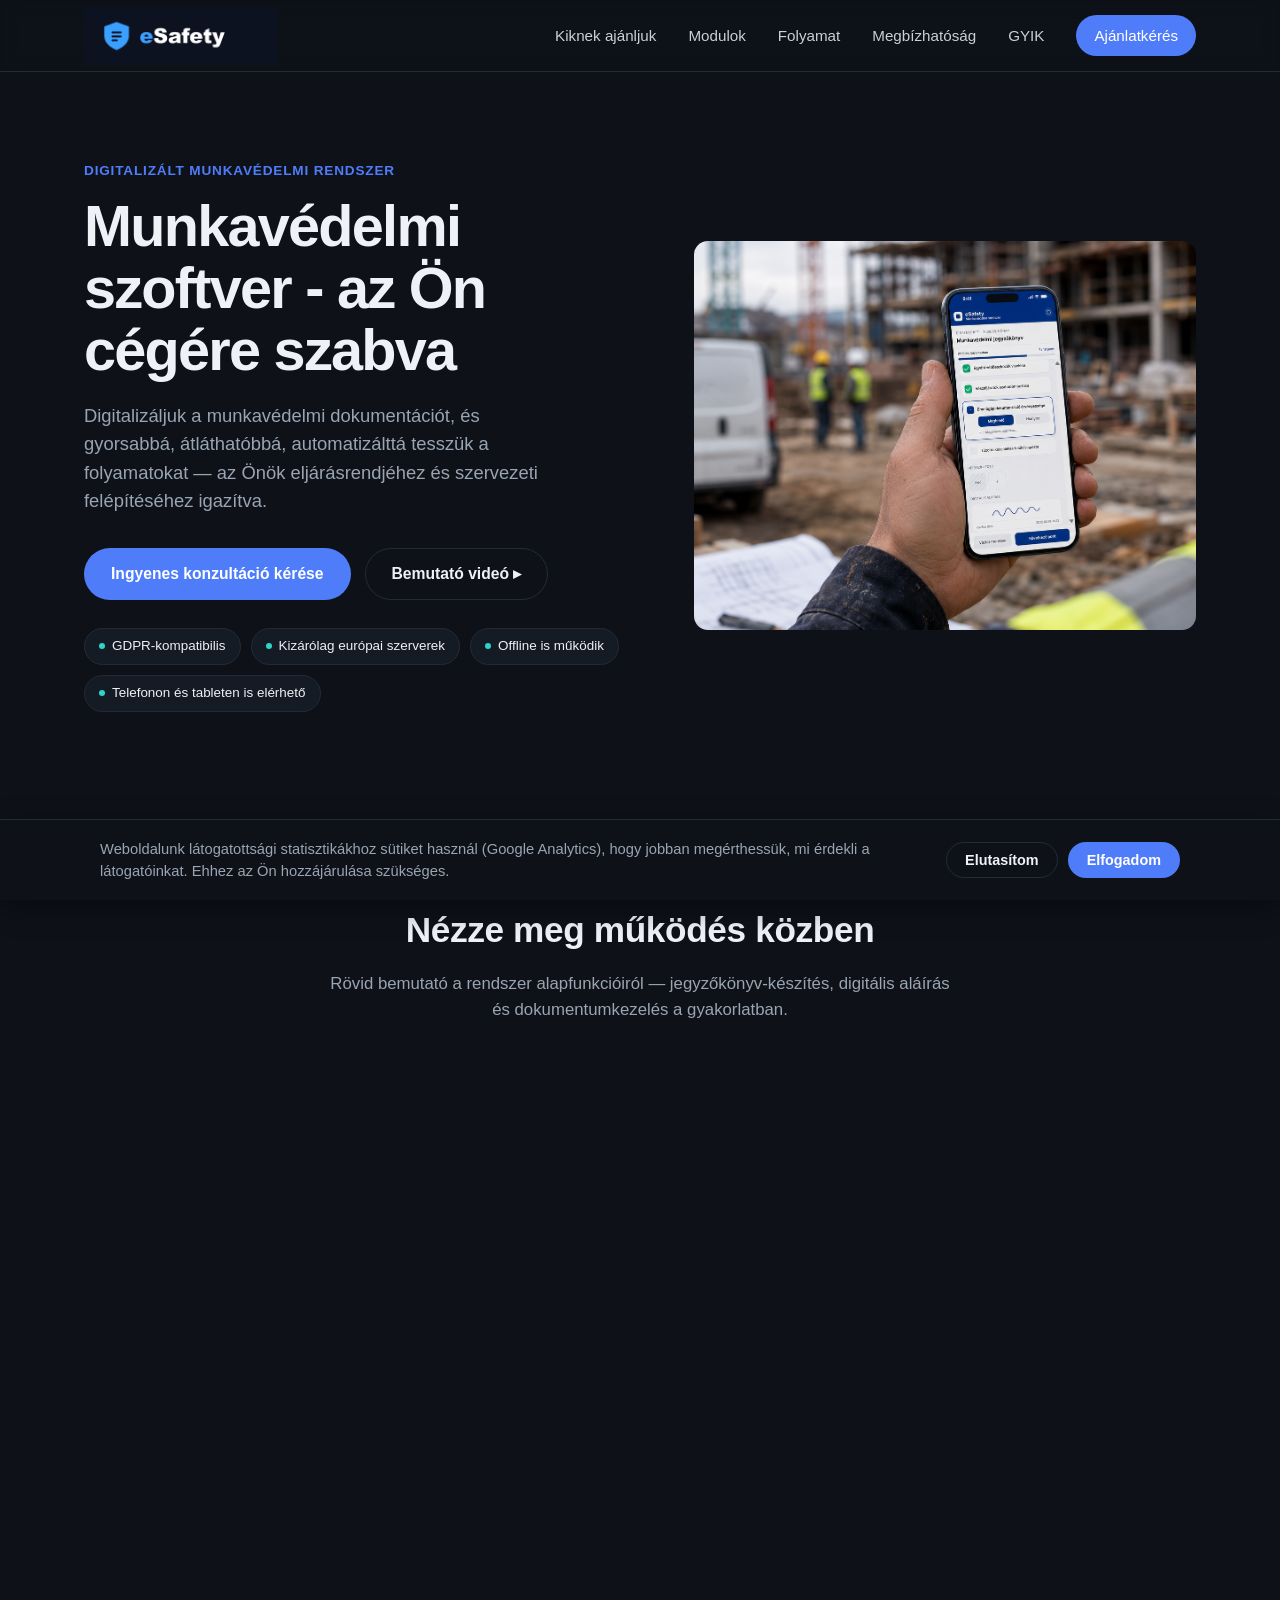
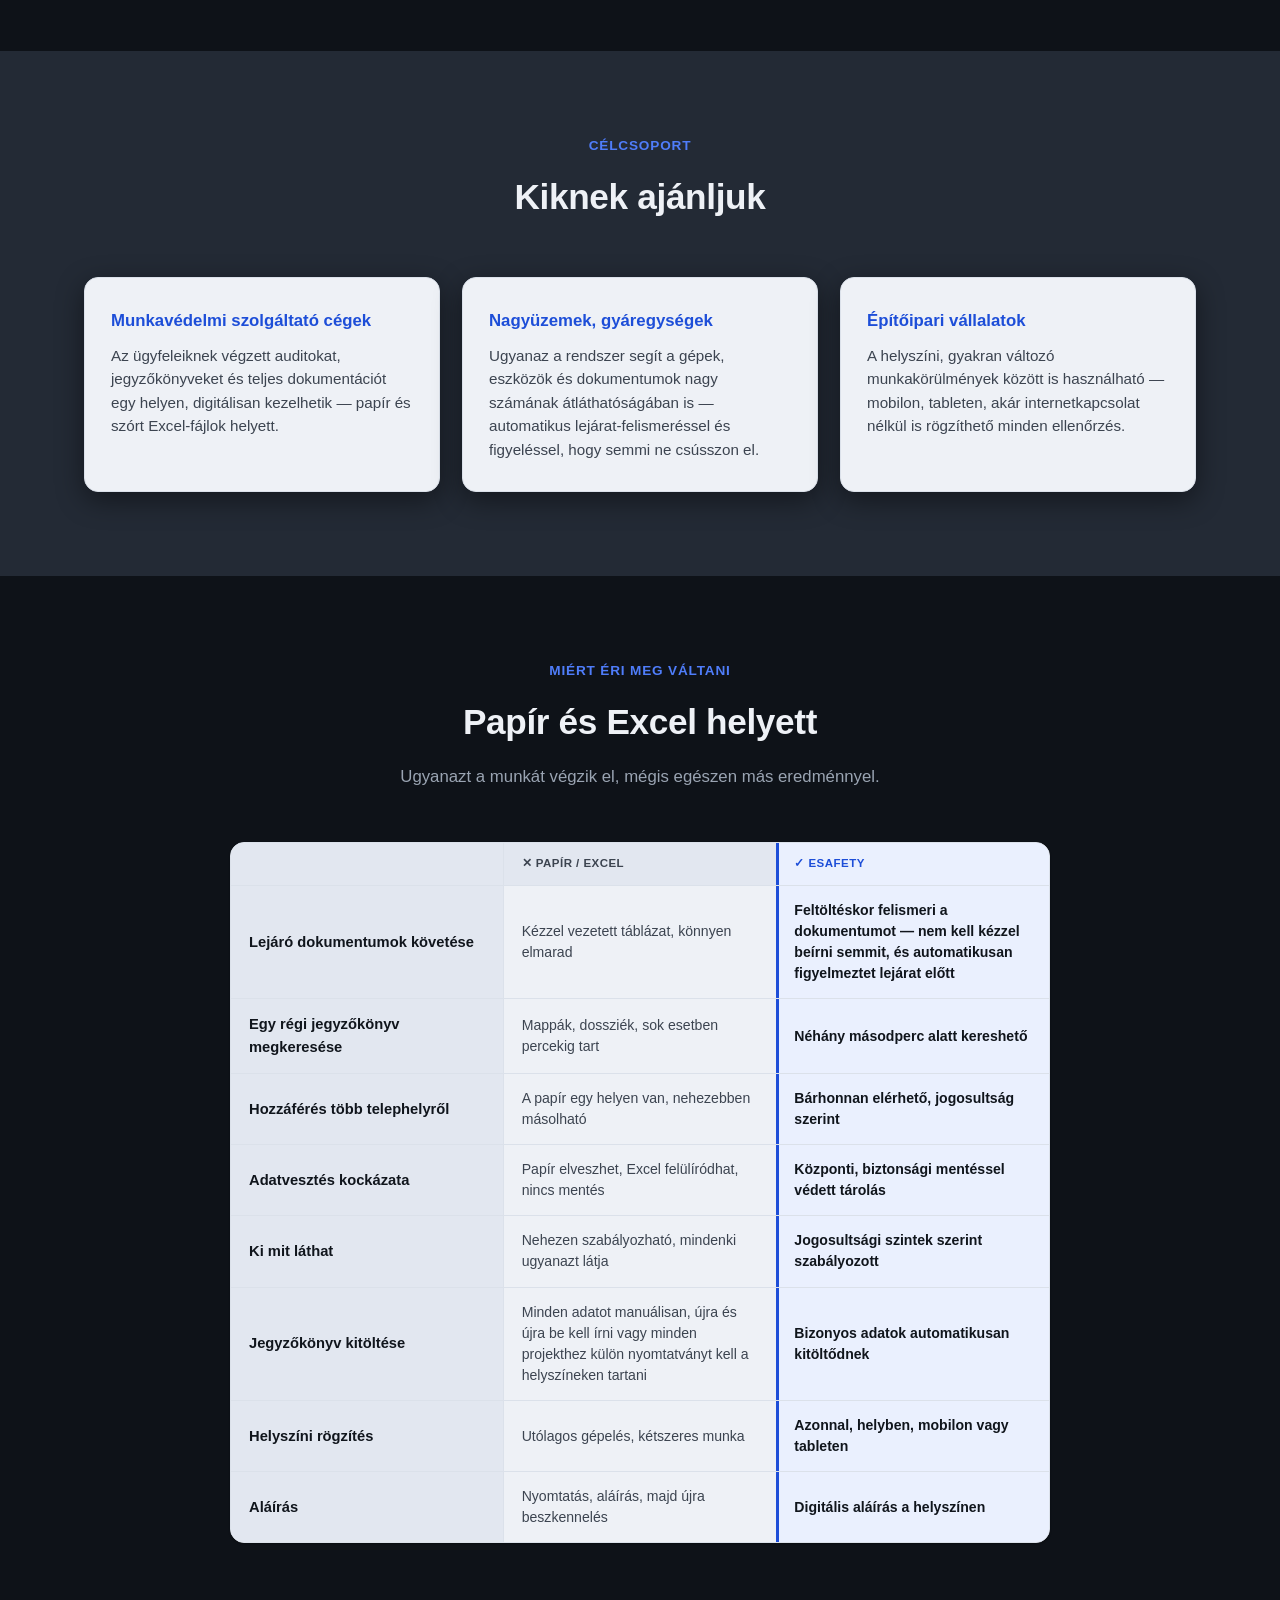
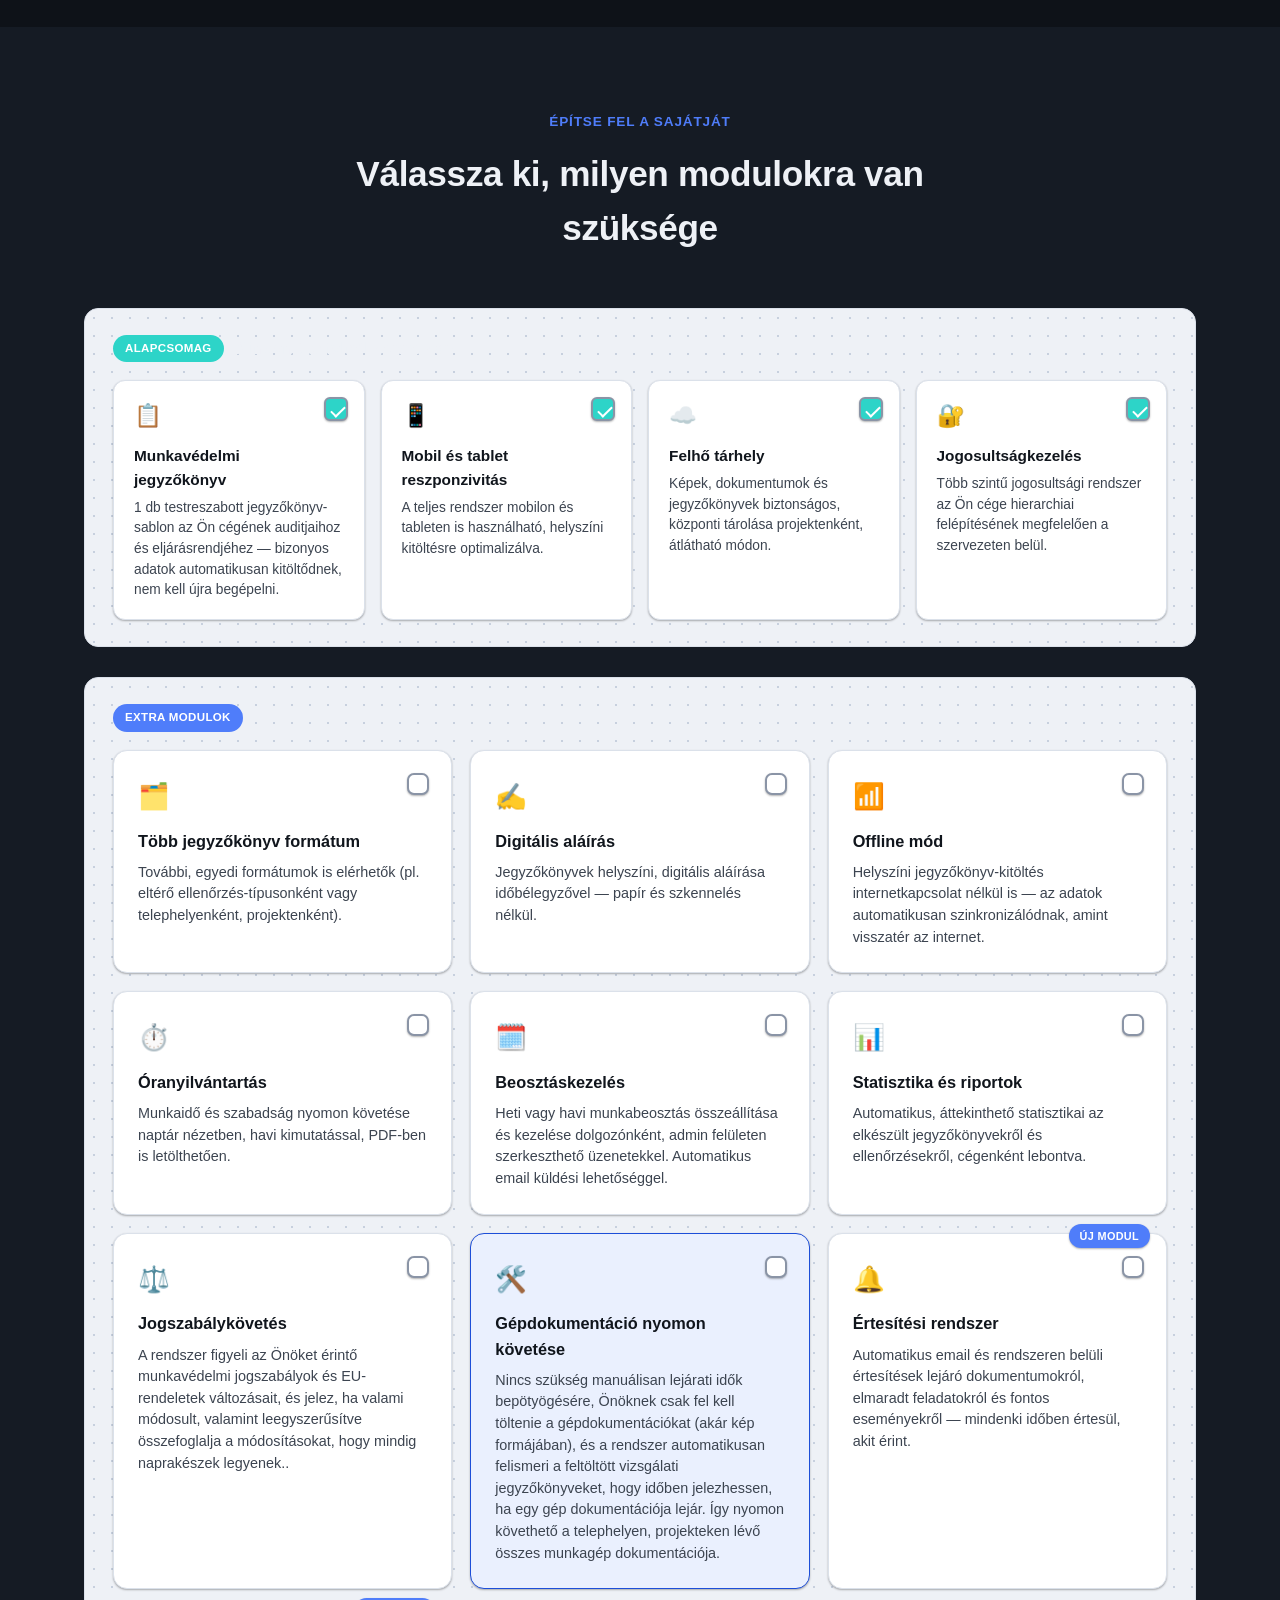
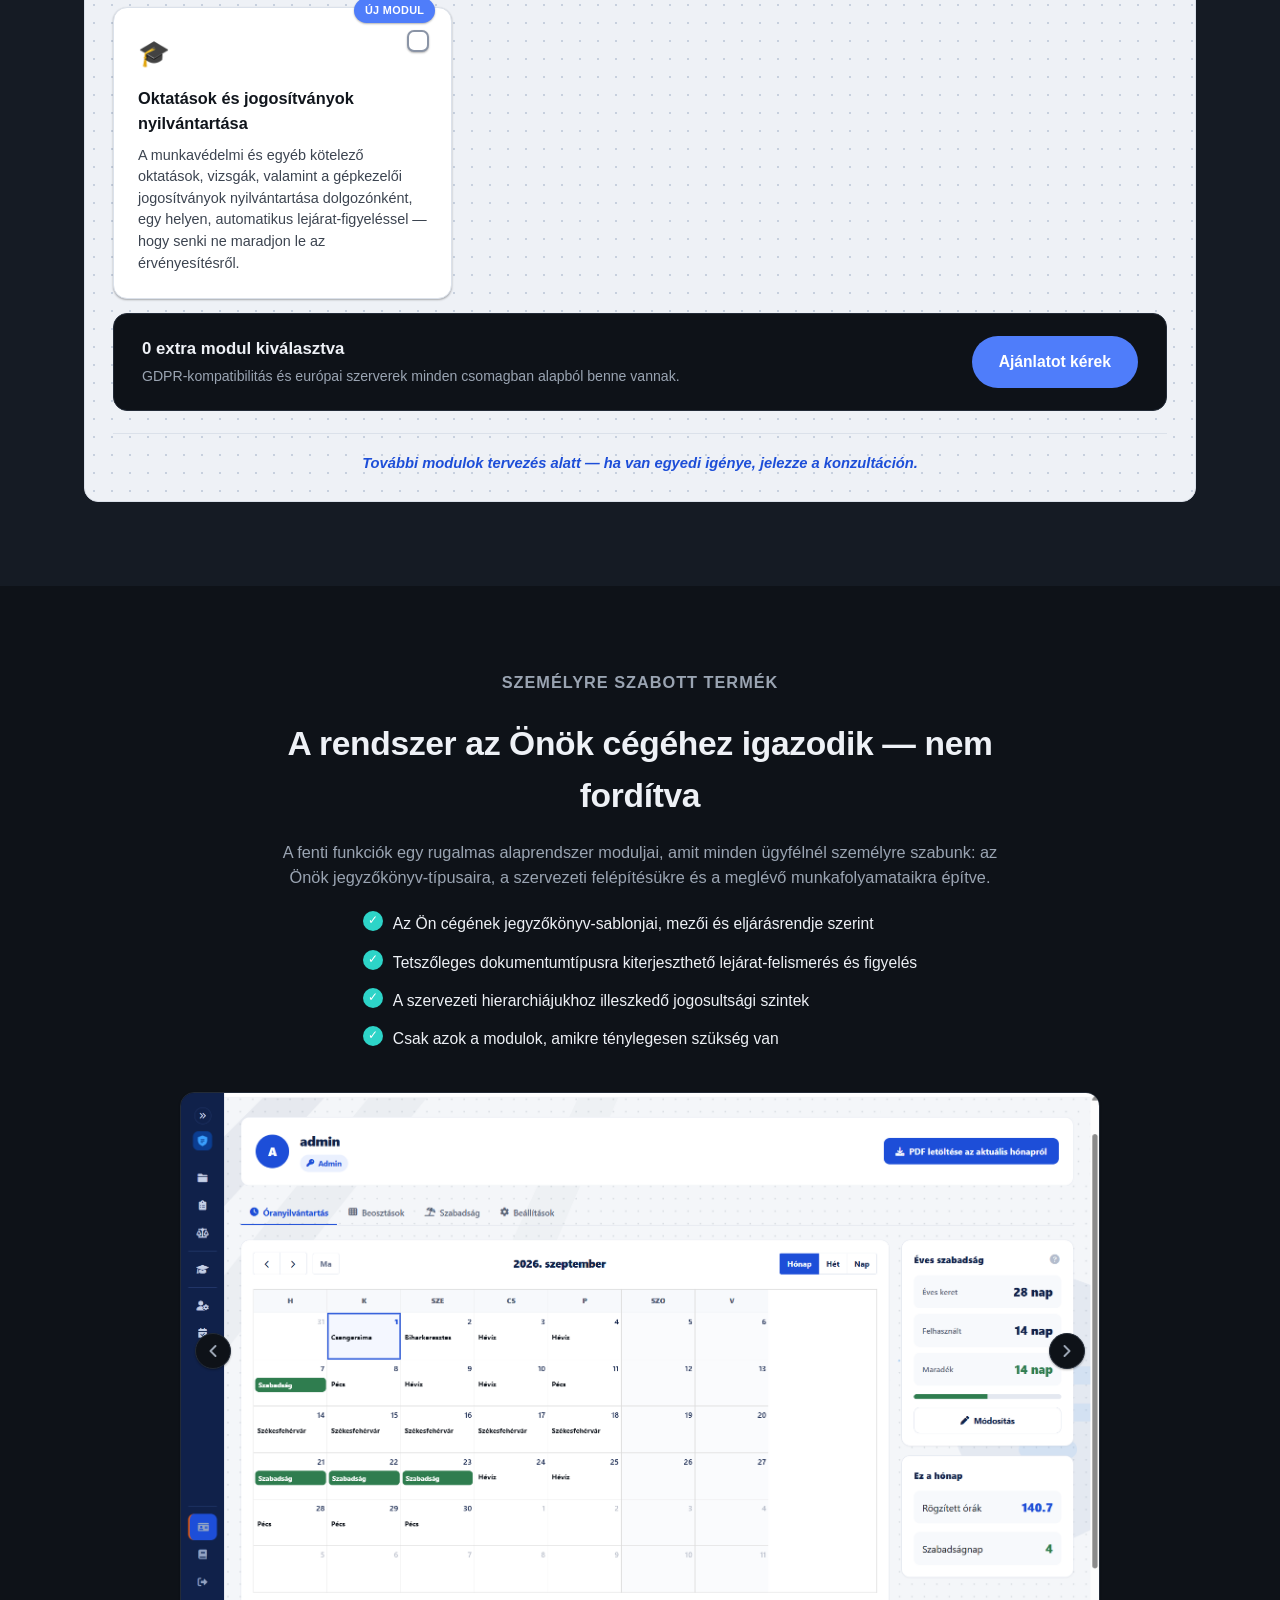
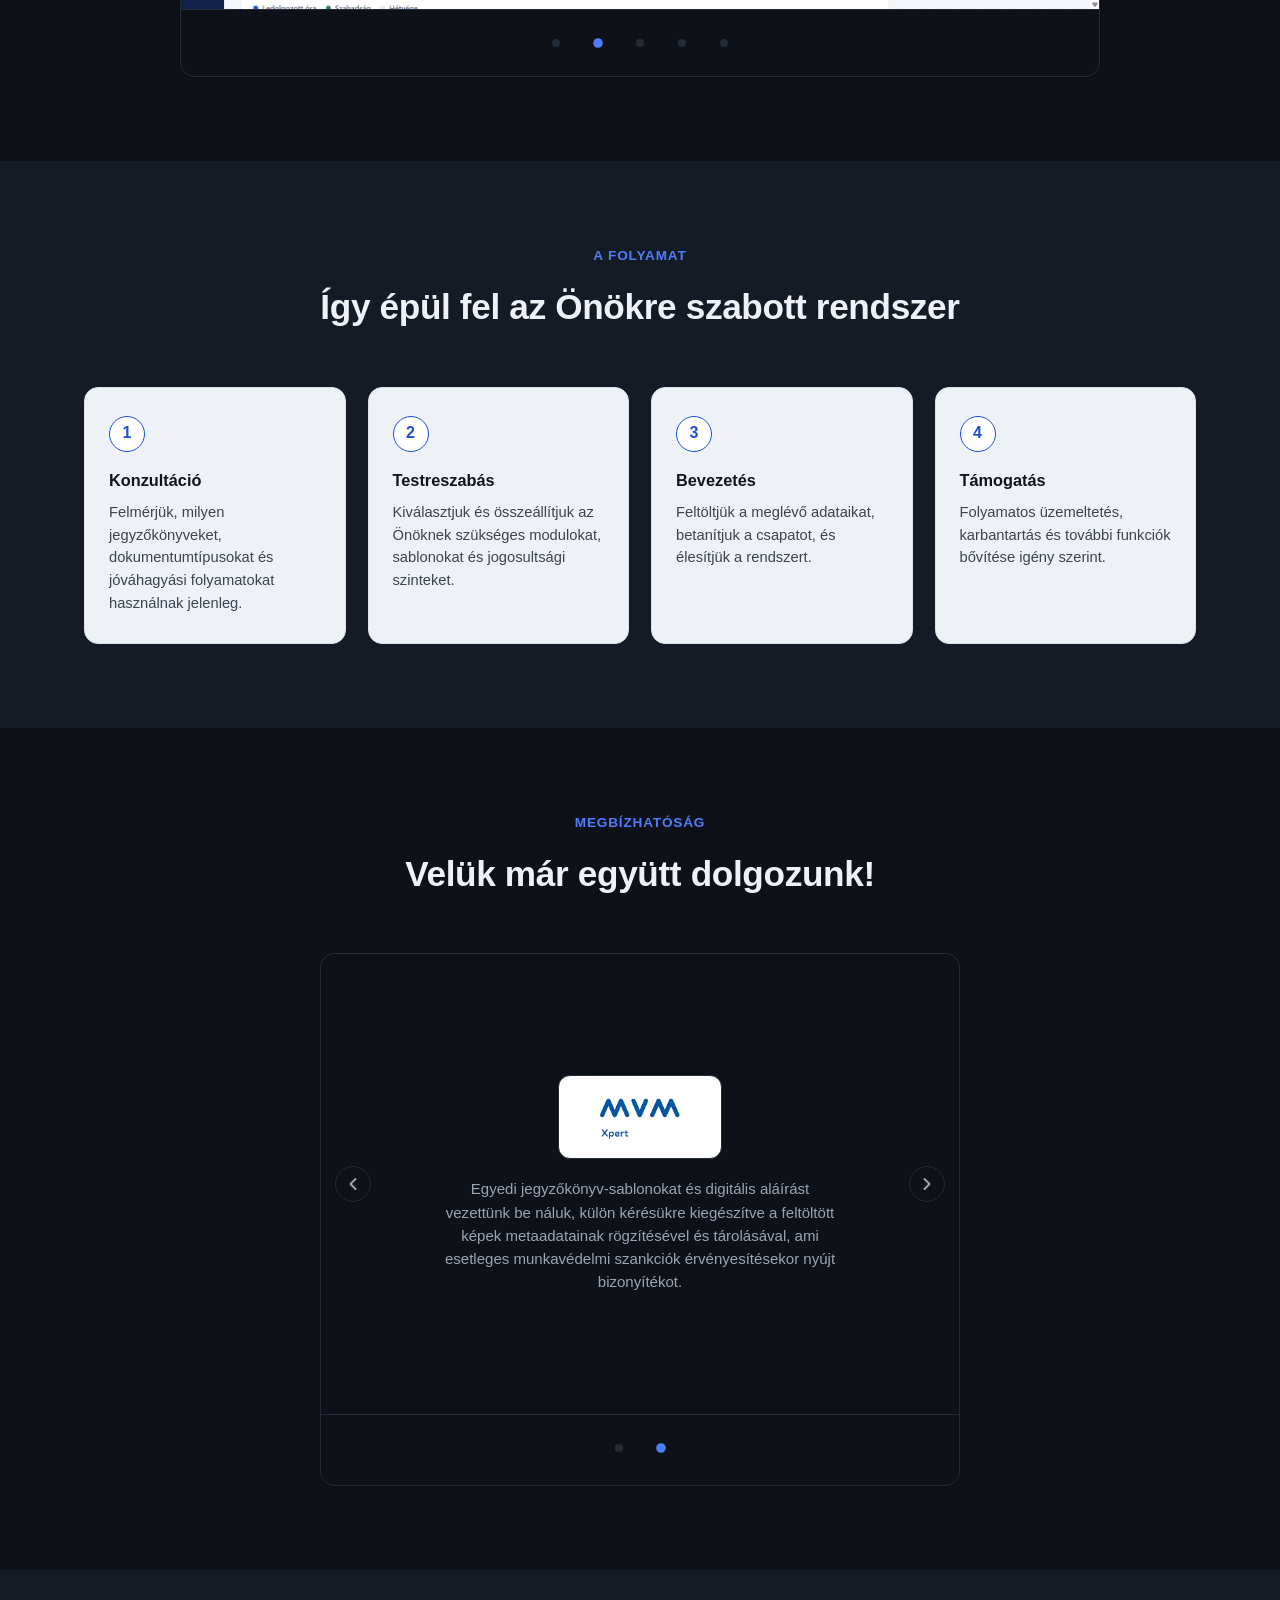
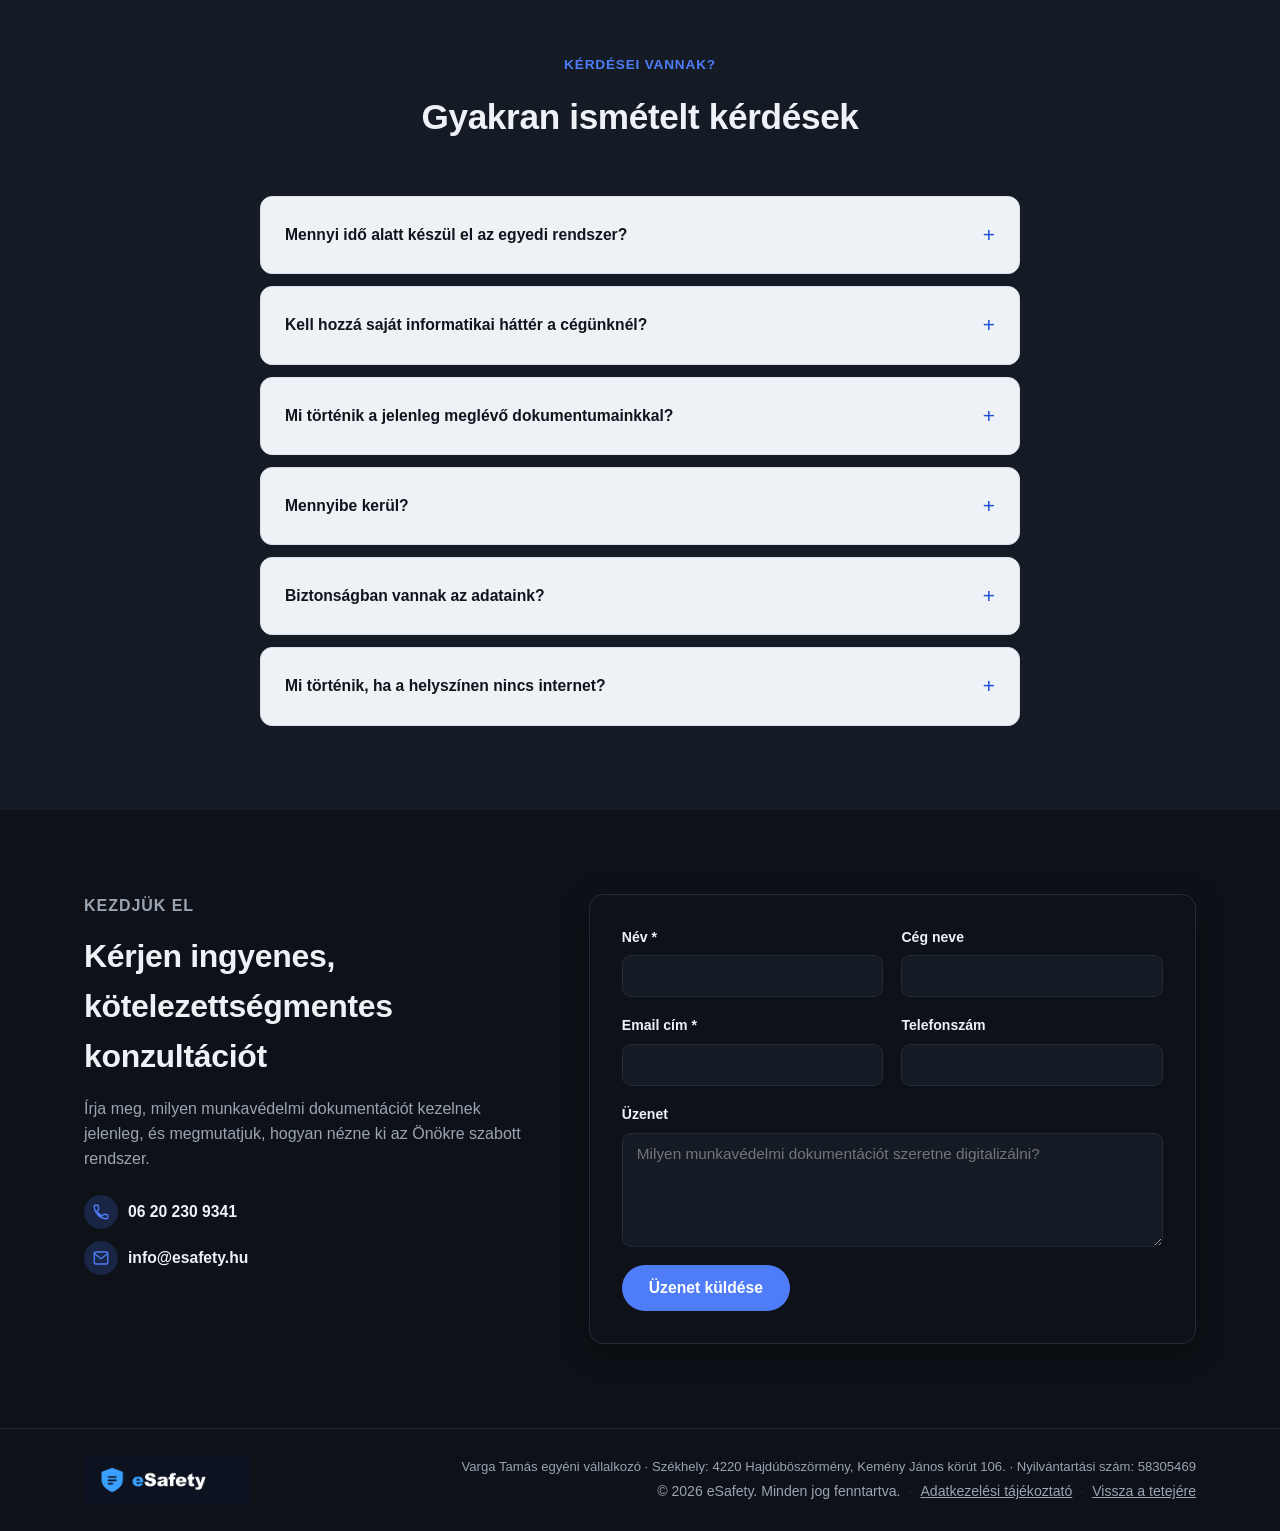
==== commit 10a0c13c: "Galéria frissítve: Screenshot_5 cserélve Screenshot_3-ra, Screenshot_1 hozzáadva ötödik képként Co-A" ====
--- a/index.html
+++ b/index.html
@@ -9,7 +9,7 @@
 <link rel="icon" type="image/png" sizes="32x32" href="assets/favicon-32.png">
 <link rel="icon" type="image/png" sizes="192x192" href="assets/favicon-192.png">
 <link rel="apple-touch-icon" sizes="192x192" href="assets/favicon-192.png">
-<link rel="stylesheet" href="style.css?v=47">
+<link rel="stylesheet" href="style.css?v=49">
 <!-- Google Analytics 4 — a tényleges mérés csak süti-hozzájárulás után indul el, lásd script.js -->
 <script async src="https://www.googletagmanager.com/gtag/js?id=G-BDTPJ7N1BB"></script>
 </head>
@@ -391,10 +391,13 @@
               <img src="assets/Screenshot_4.png" alt="eSafety rendszer képernyőkép 2" class="gallery-slide-image" tabindex="0" role="button" aria-label="Kép nagyítása">
             </div>
             <div class="gallery-slide">
-              <img src="assets/Screenshot_5.png" alt="eSafety rendszer képernyőkép 3" class="gallery-slide-image" tabindex="0" role="button" aria-label="Kép nagyítása">
+              <img src="assets/Screenshot_3.png" alt="eSafety rendszer képernyőkép 3" class="gallery-slide-image" tabindex="0" role="button" aria-label="Kép nagyítása">
             </div>
             <div class="gallery-slide">
               <img src="assets/Screenshot_6.png" alt="eSafety rendszer képernyőkép 4" class="gallery-slide-image" tabindex="0" role="button" aria-label="Kép nagyítása">
+            </div>
+            <div class="gallery-slide">
+              <img src="assets/Screenshot_1.png" alt="eSafety rendszer képernyőkép 5" class="gallery-slide-image" tabindex="0" role="button" aria-label="Kép nagyítása">
             </div>
             <button type="button" class="gallery-nav gallery-nav-prev" aria-label="Előző képernyőkép">
               <svg width="20" height="20" viewBox="0 0 24 24" fill="none" xmlns="http://www.w3.org/2000/svg"><path d="M15 6L9 12L15 18" stroke="currentColor" stroke-width="2.4" stroke-linecap="round" stroke-linejoin="round"/></svg>
@@ -408,6 +411,7 @@
             <button type="button" class="gallery-dot" aria-label="2. képernyőkép megjelenítése"></button>
             <button type="button" class="gallery-dot" aria-label="3. képernyőkép megjelenítése"></button>
             <button type="button" class="gallery-dot" aria-label="4. képernyőkép megjelenítése"></button>
+            <button type="button" class="gallery-dot" aria-label="5. képernyőkép megjelenítése"></button>
           </div>
         </div>
       </div>
